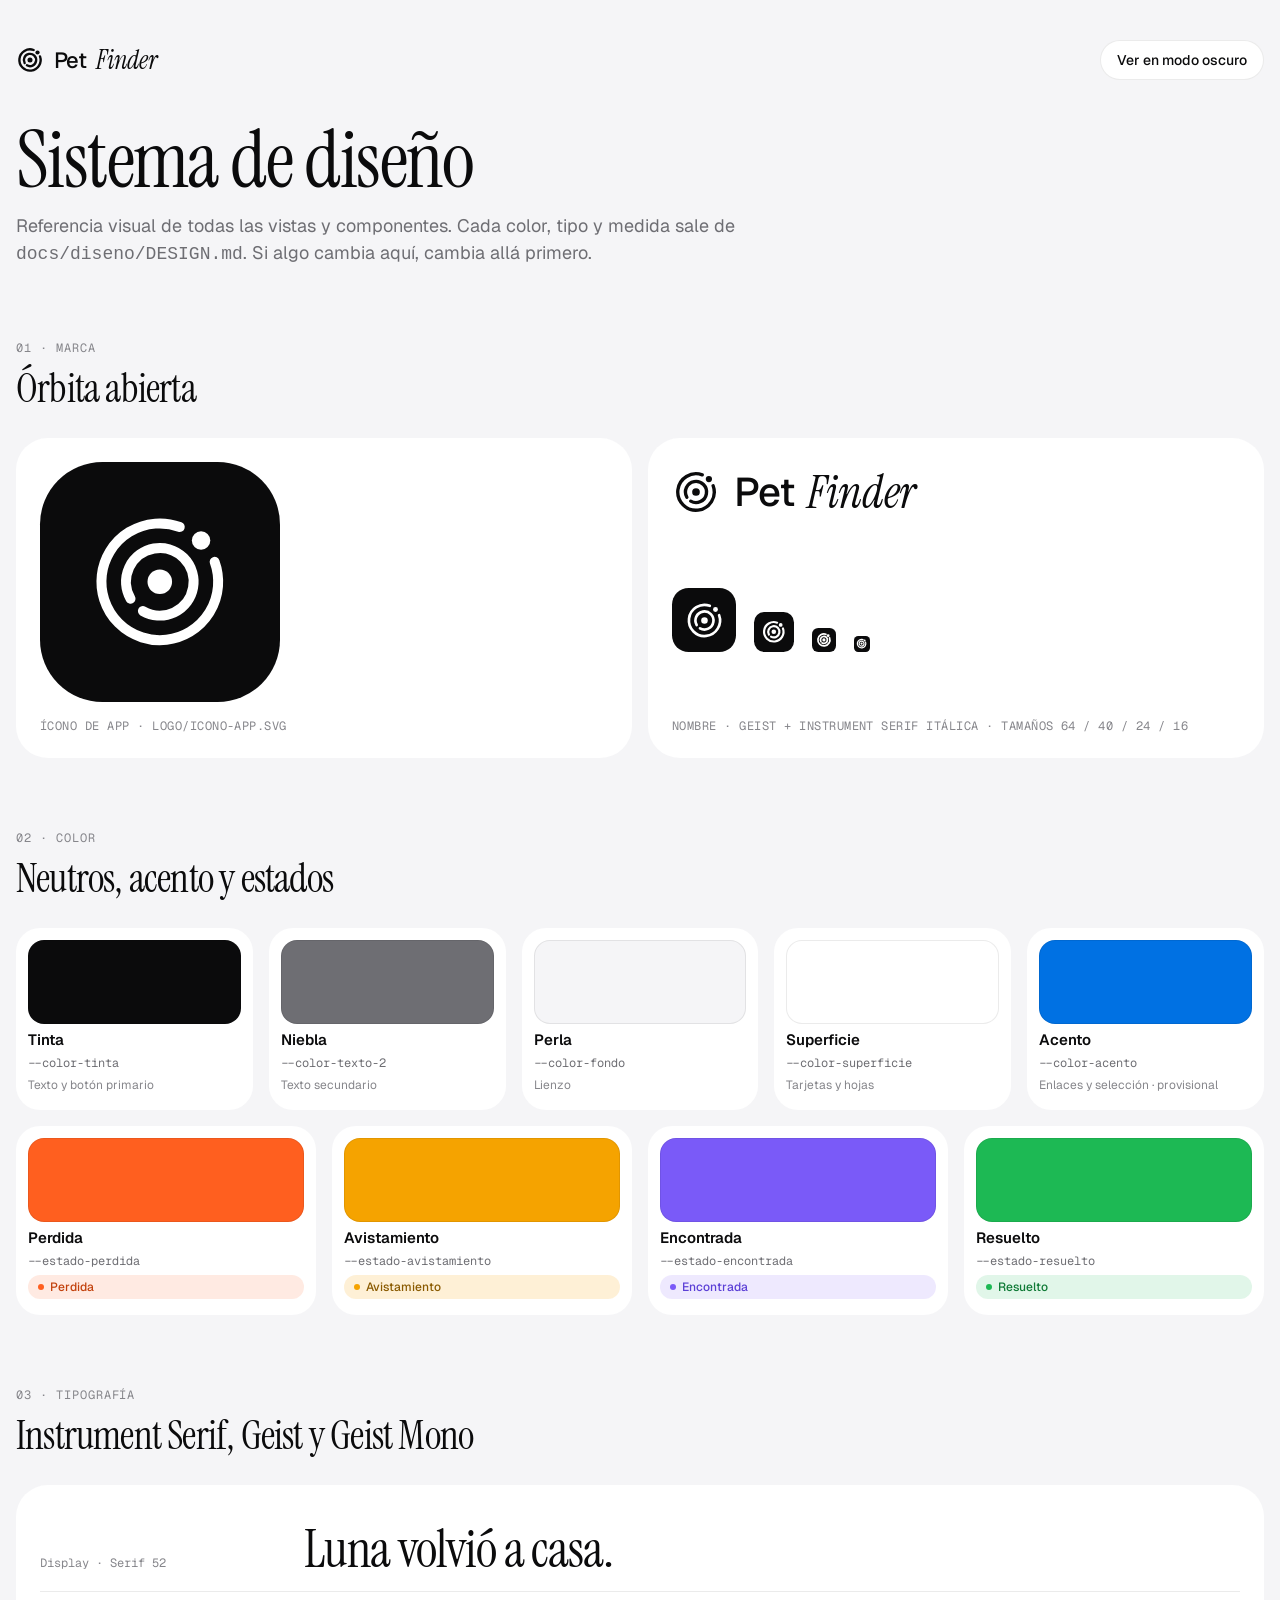
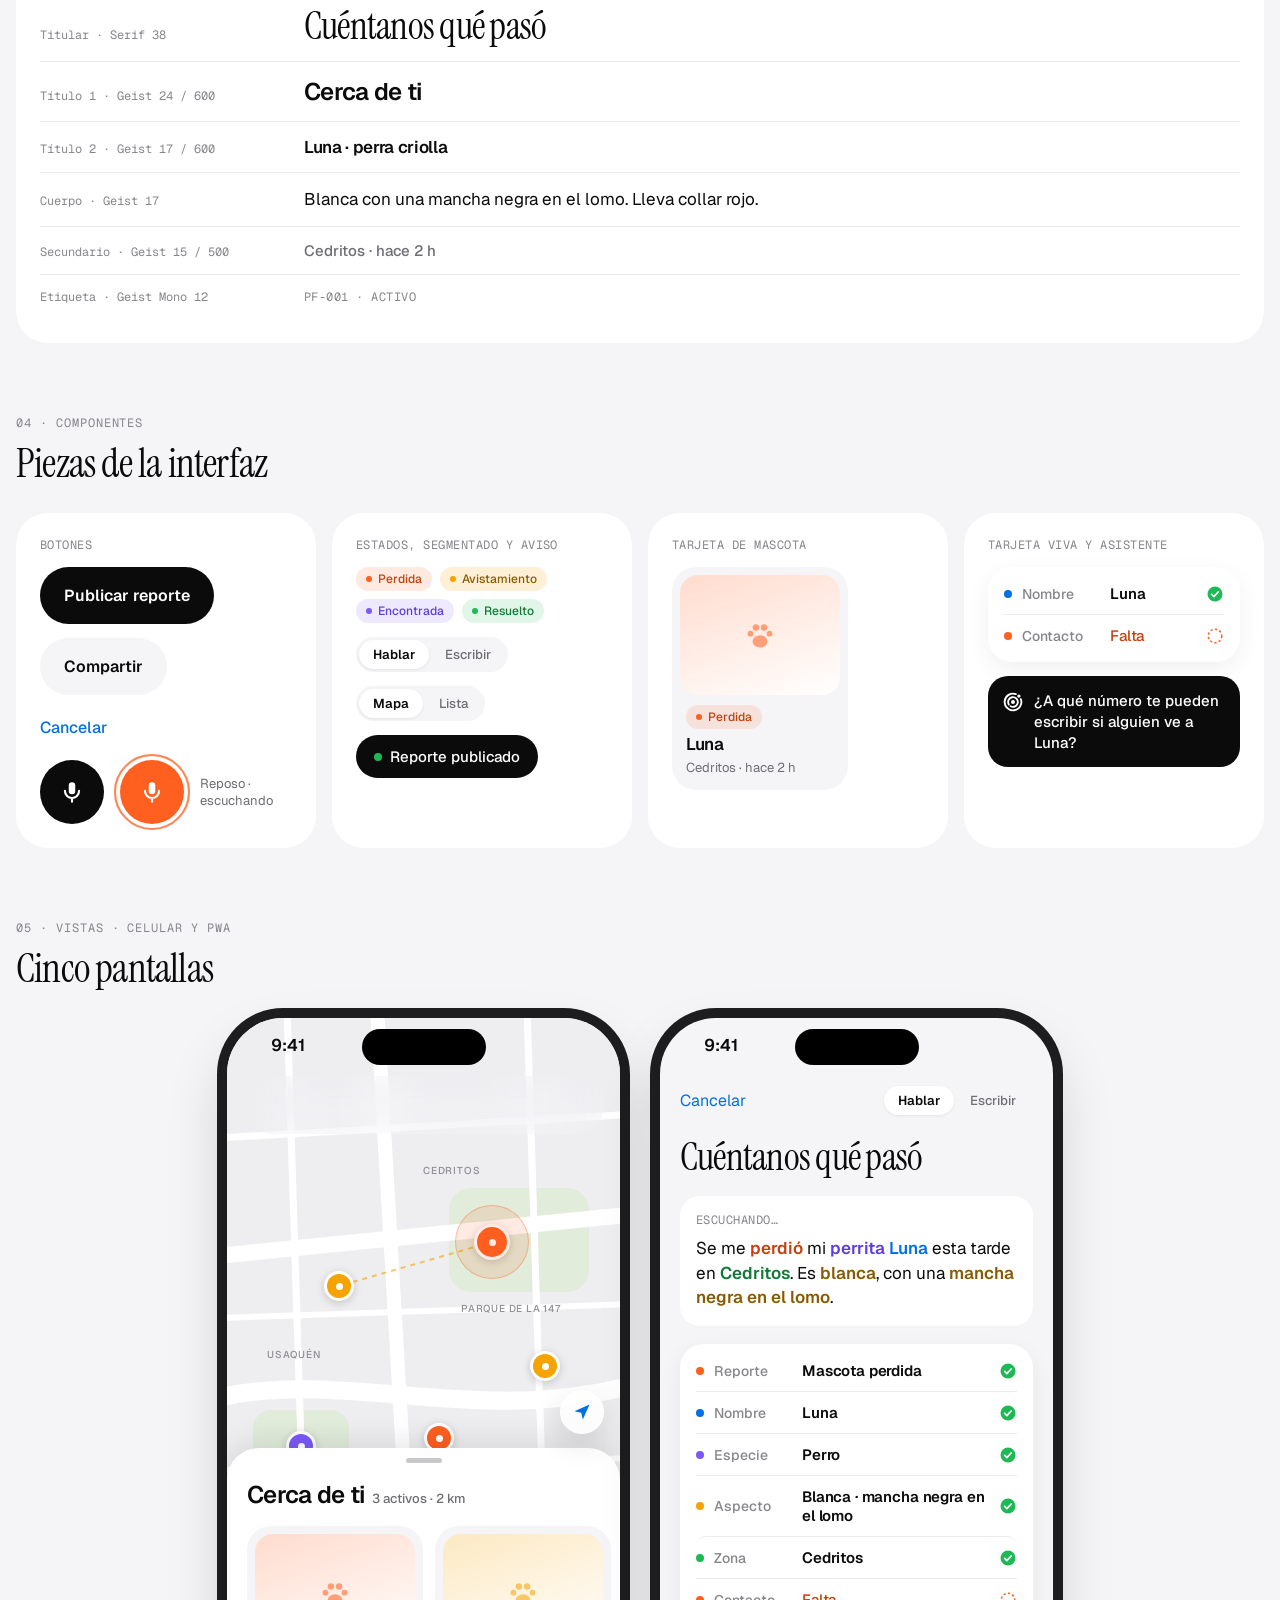
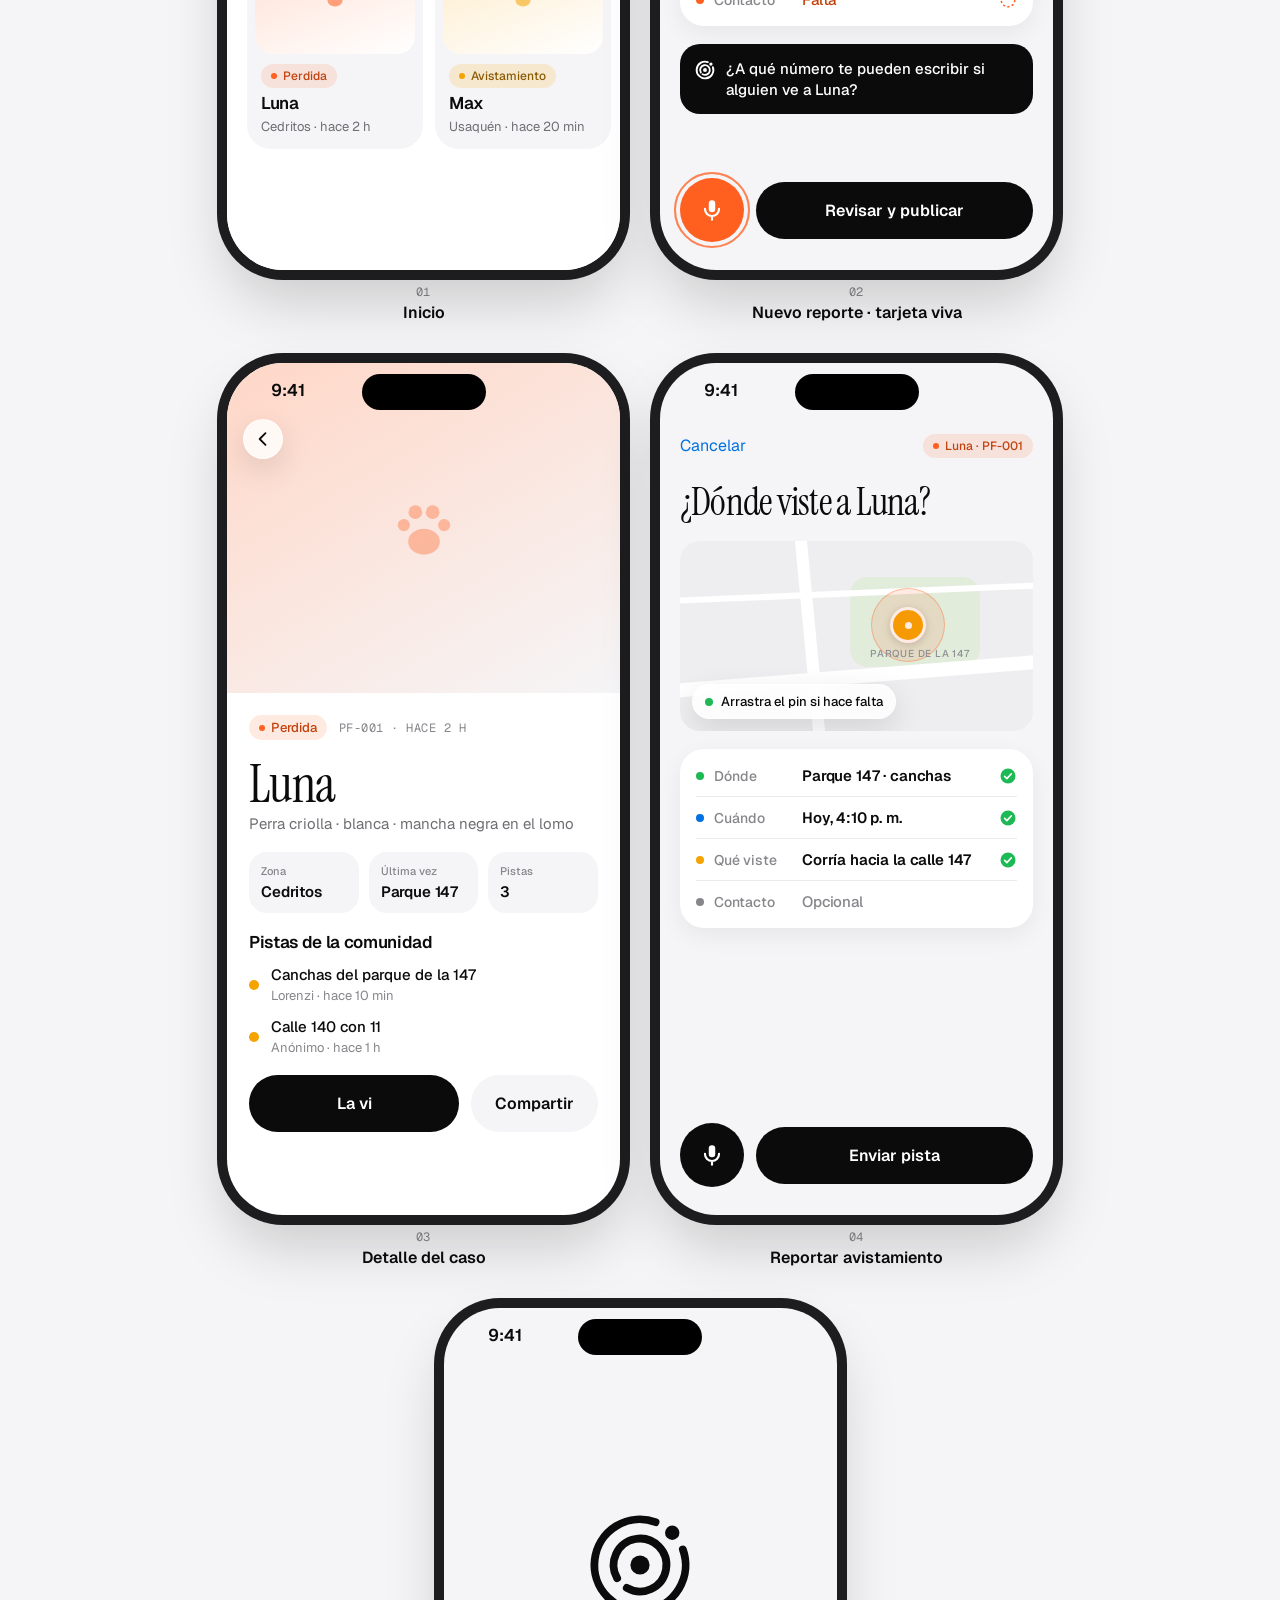
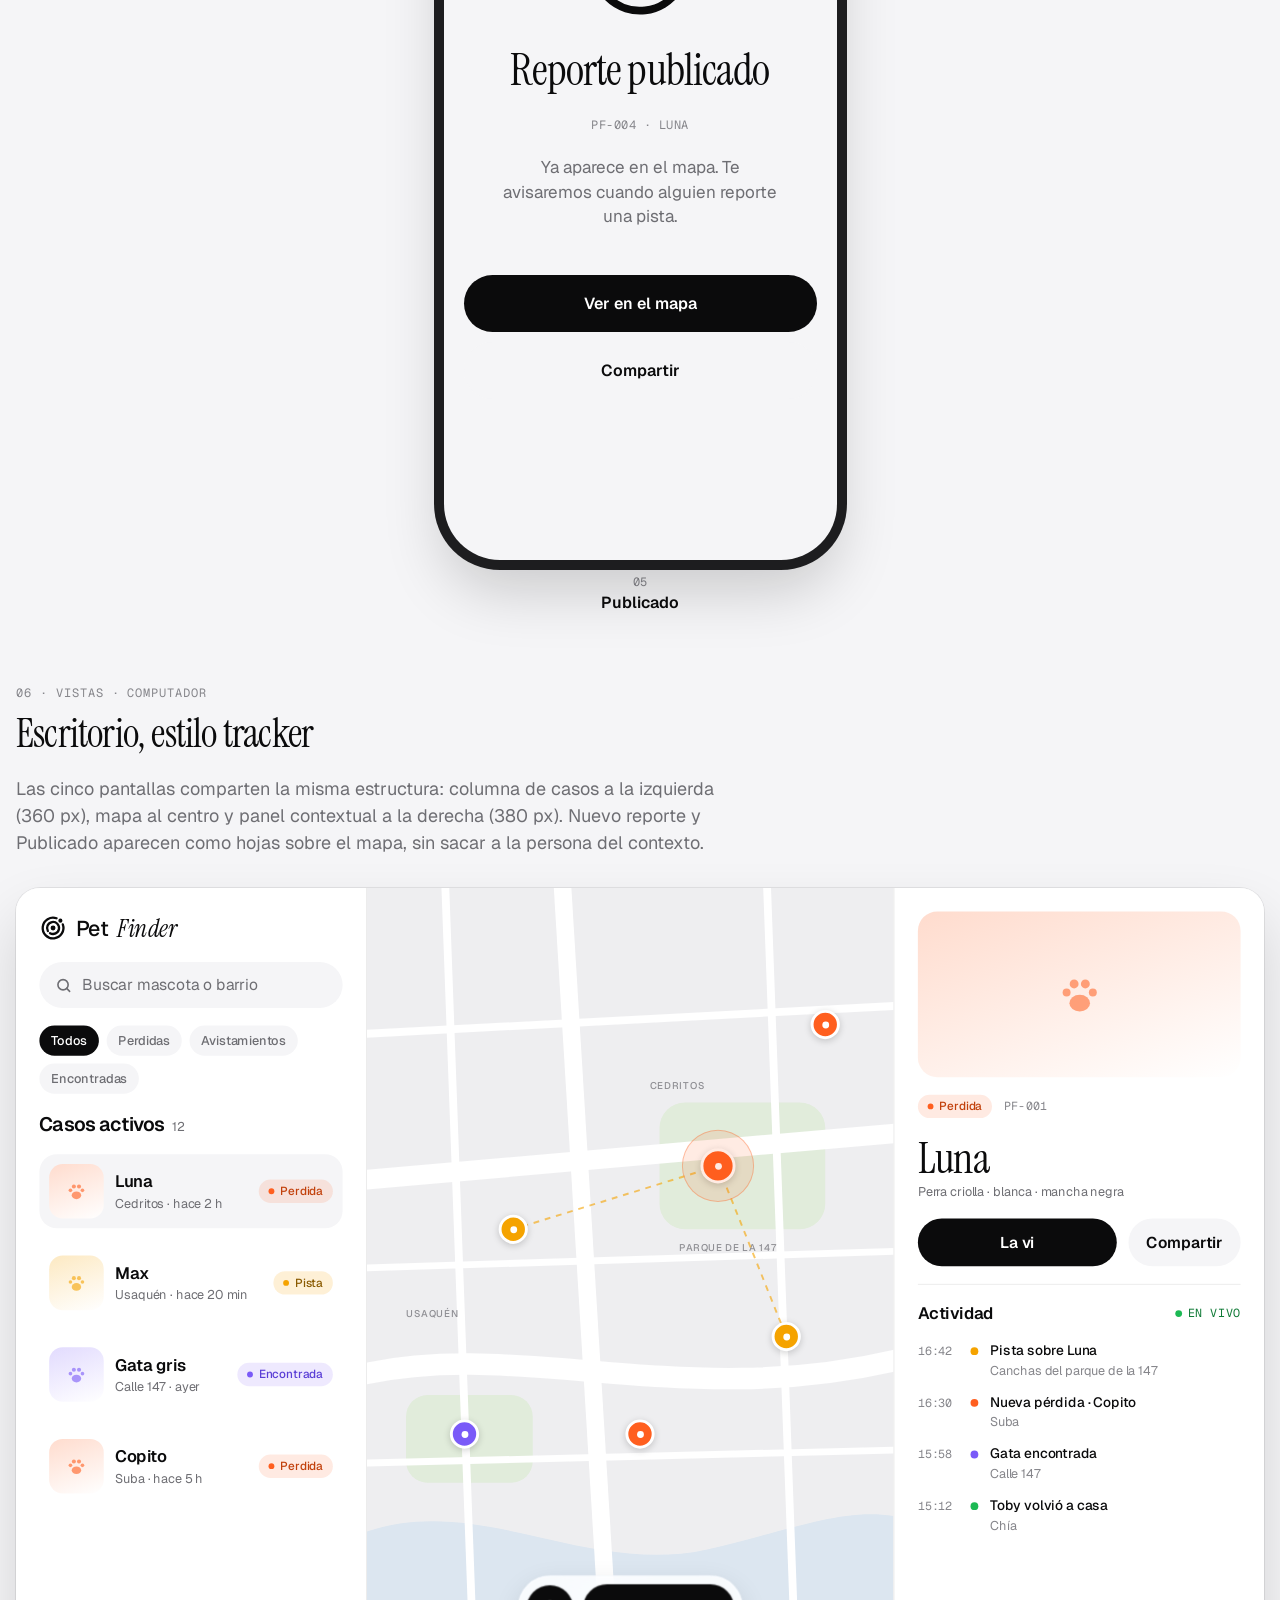
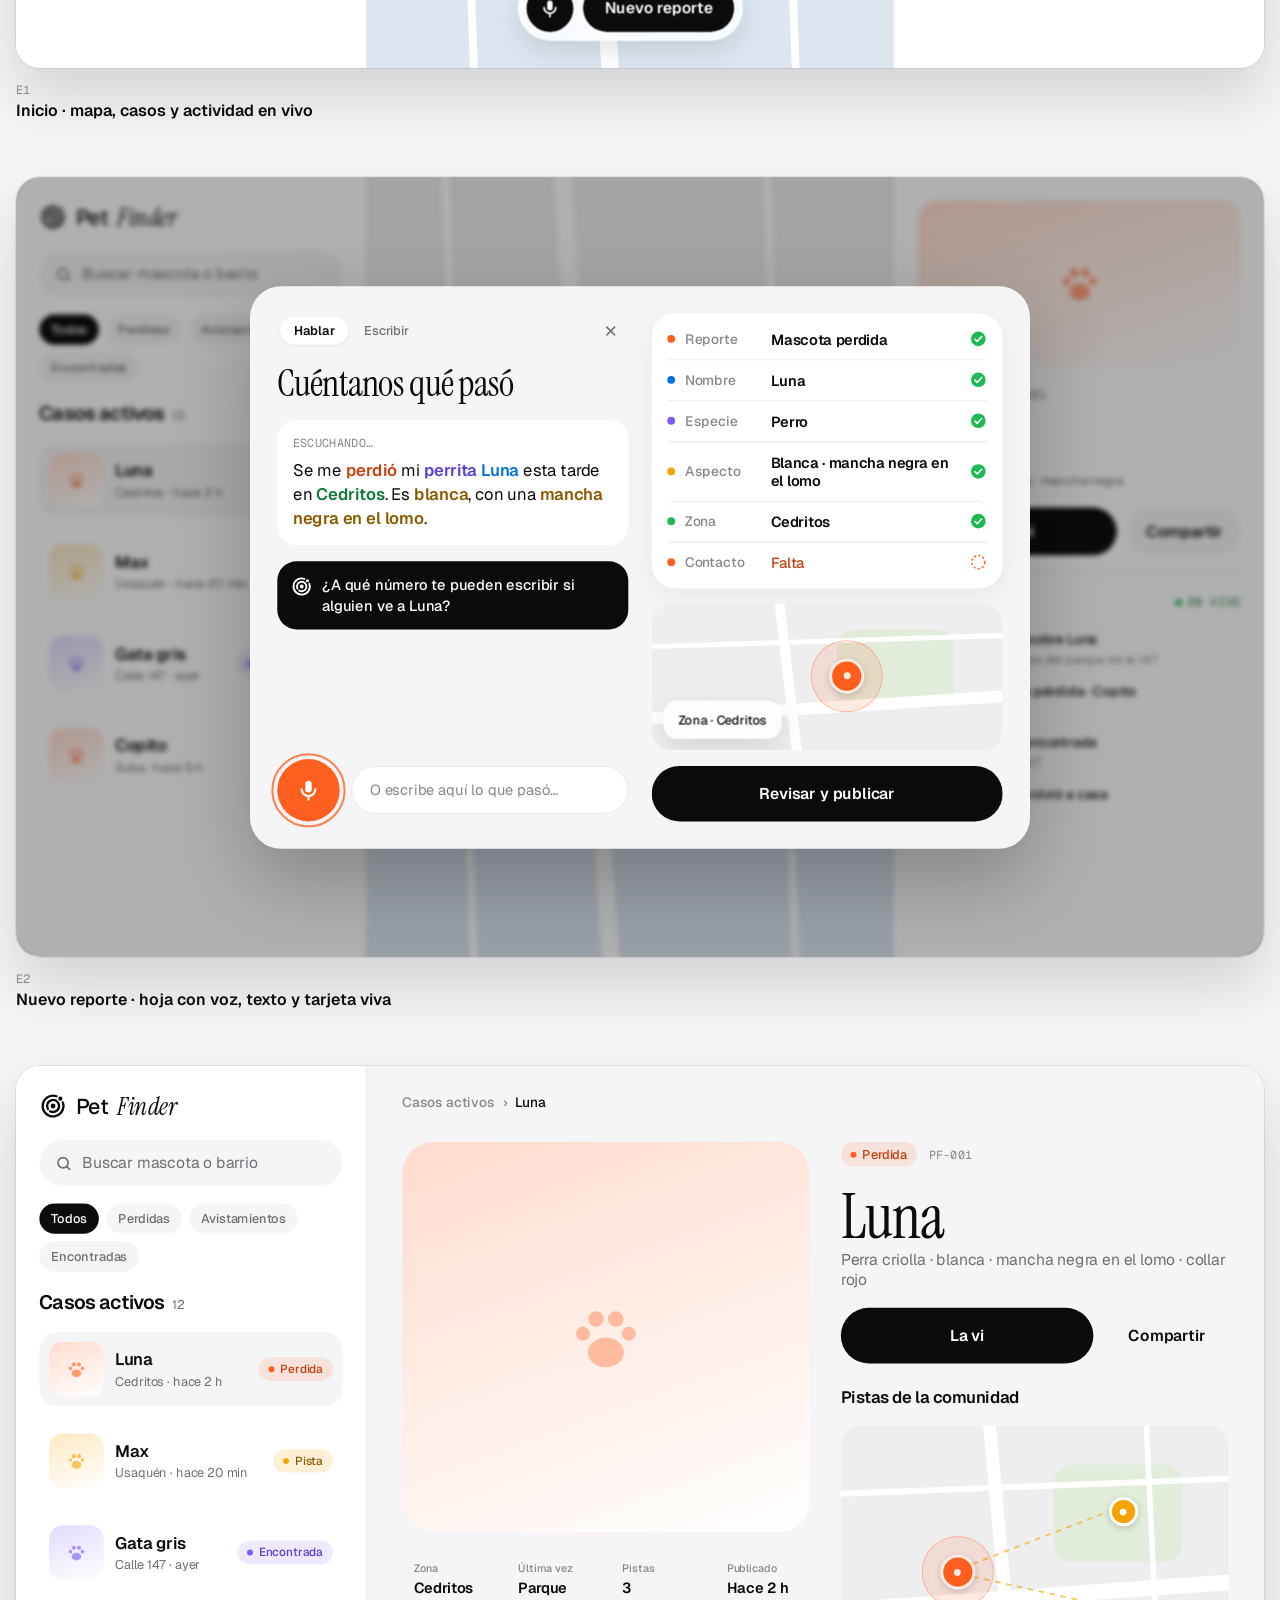
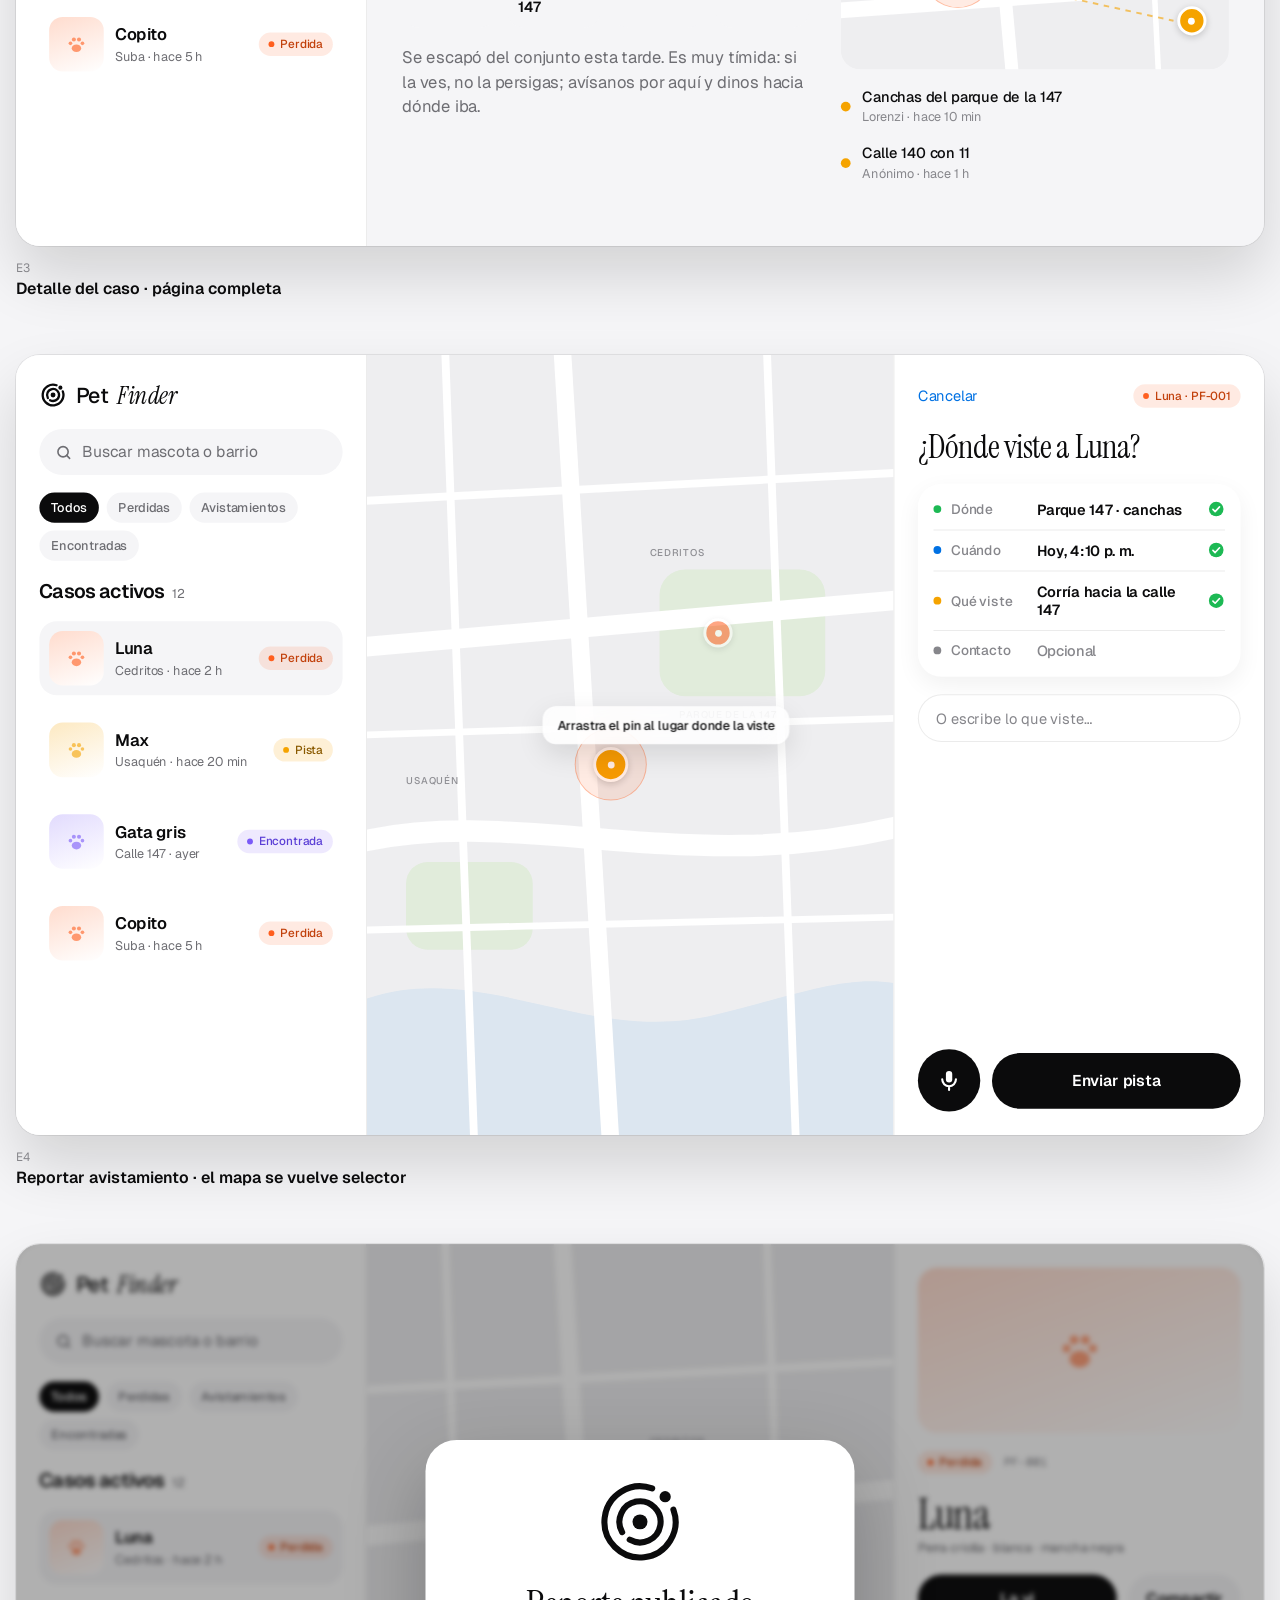
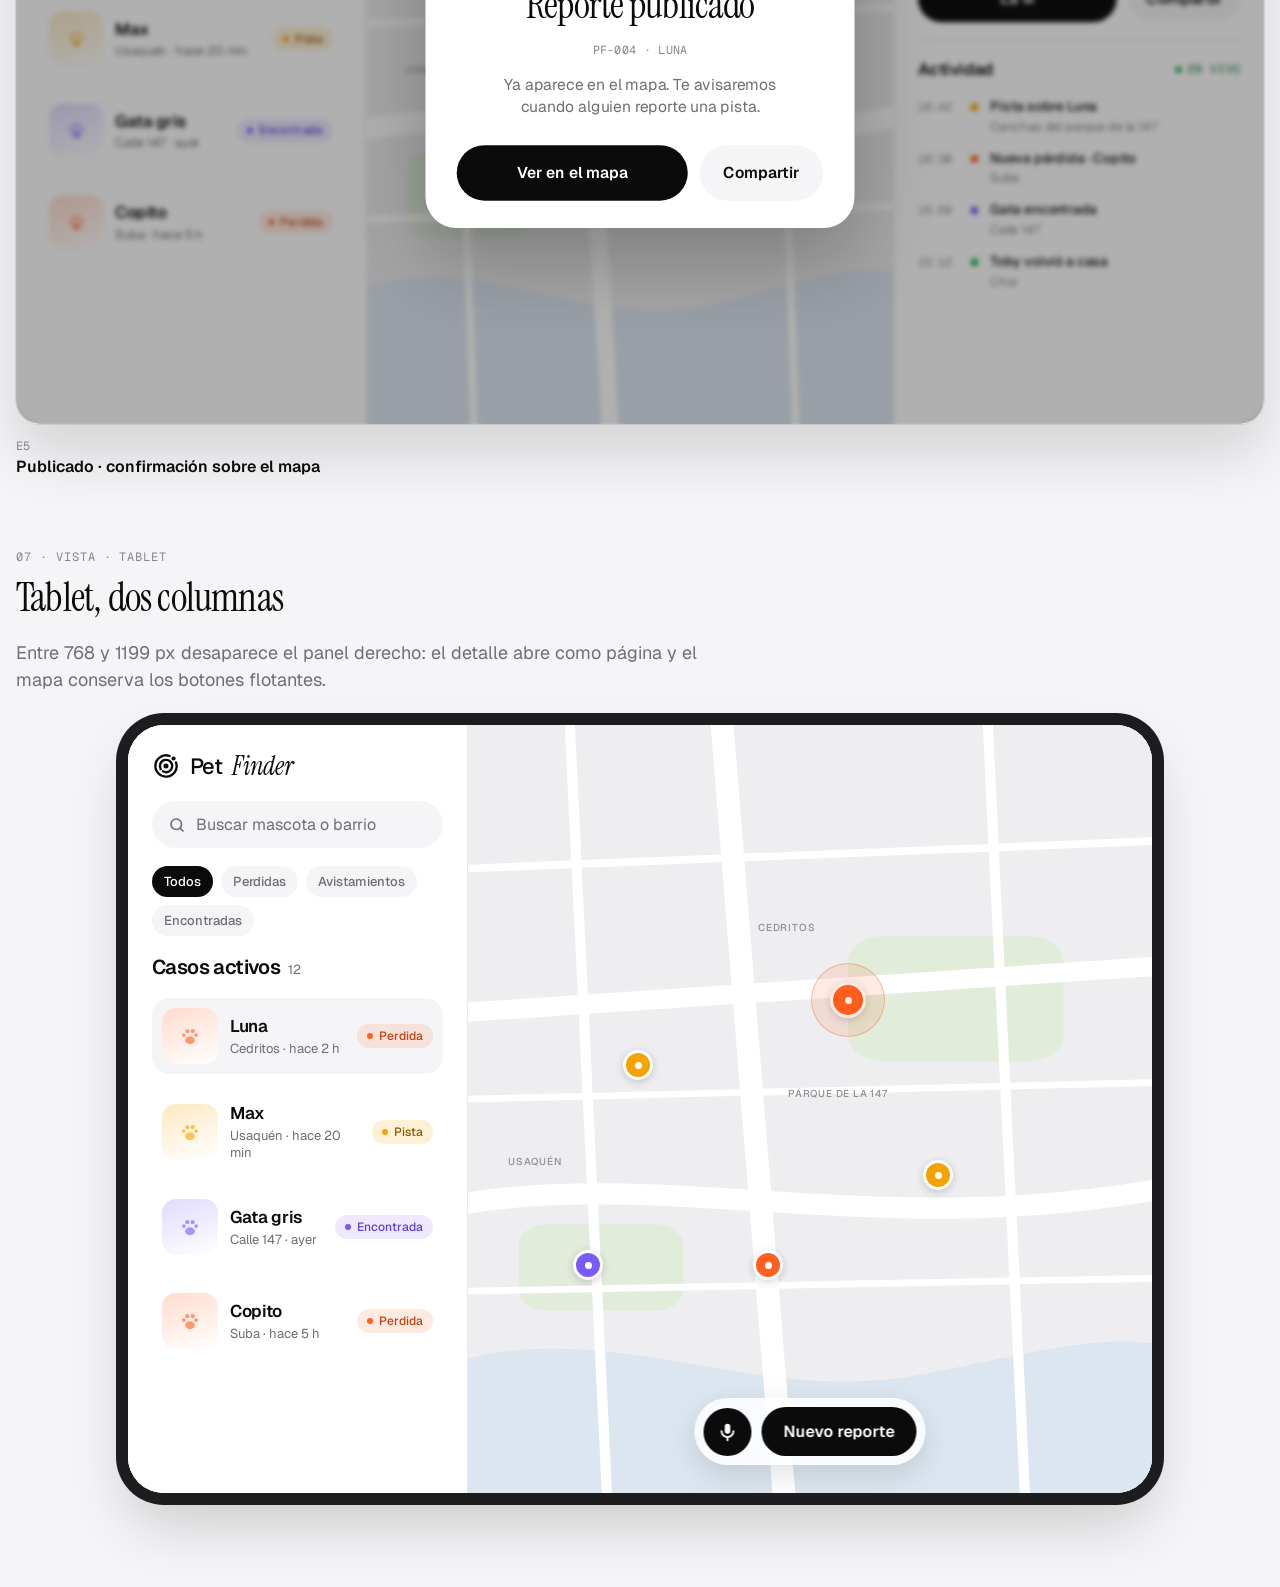
==== docs/diseno/vistas.html @ 711d8ea8 "docs: agregar sistema de diseño, logo y vistas de celular, computador y tablet" ====
<!doctype html>
<html lang="es">
<head>
<meta charset="utf-8">
<meta name="viewport" content="width=device-width, initial-scale=1">
<title>Pet Finder · Sistema de diseño</title>
<meta name="description" content="Referencia visual de Pet Finder: marca, tokens, componentes y vistas. Fuente: docs/diseno/DESIGN.md">
<link rel="preconnect" href="https://fonts.googleapis.com">
<link rel="preconnect" href="https://fonts.gstatic.com" crossorigin>
<link href="https://fonts.googleapis.com/css2?family=Geist:wght@400;500;600&family=Geist+Mono&family=Instrument+Serif:ital@0;1&display=swap" rel="stylesheet">
<style>
/* ===== Tokens (idénticos a DESIGN.md §13) ===== */
:root {
  --color-fondo:#F5F5F7; --color-superficie:#FFFFFF; --color-superficie-2:#F5F5F7;
  --color-tinta:#0B0B0C; --color-texto-2:#6E6E73; --color-texto-3:#86868B;
  --color-borde:rgba(0,0,0,.08); --color-acento:#0071E3; --color-sobre-tinta:#FFFFFF;
  --estado-perdida:#FF5F1F; --estado-perdida-texto:#C2410C;
  --estado-avistamiento:#F5A300; --estado-avistamiento-texto:#8A5A00;
  --estado-encontrada:#7A5AF8; --estado-encontrada-texto:#5B3FD6;
  --estado-resuelto:#1DB954; --estado-resuelto-texto:#0F7A36;
  --fuente-ui:'Geist',system-ui,sans-serif; --fuente-editorial:'Instrument Serif',Georgia,serif;
  --fuente-mono:'Geist Mono',ui-monospace,monospace;
  --radio-control:12px; --radio-tarjeta:20px; --radio-foto:18px; --radio-hoja:32px; --radio-pildora:999px;
  --sombra-suave:0 8px 24px rgba(0,0,0,.06); --sombra-flotante:0 10px 30px rgba(0,0,0,.12);
  --sombra-hoja:0 -6px 30px rgba(0,0,0,.10);
  --vidrio:rgba(255,255,255,.82); --curva:cubic-bezier(.2,.8,.2,1); --duracion:240ms;
  --mapa-fondo:#EEEEF0; --mapa-parque:#E1ECDB; --mapa-agua:#DCE6F0; --mapa-via:#FFFFFF; --mapa-rotulo:#8E8E93;
  --marco:#1D1D1F;
}
:root[data-tema="oscuro"] {
  --color-fondo:#0B0B0C; --color-superficie:#1C1C1E; --color-superficie-2:#2C2C2E;
  --color-tinta:#F5F5F7; --color-texto-2:#A1A1A6; --color-texto-3:#8E8E93;
  --color-borde:rgba(255,255,255,.10); --color-acento:#0A84FF; --color-sobre-tinta:#0B0B0C;
  --estado-perdida:#FF7A45; --estado-perdida-texto:#FF9A70;
  --estado-avistamiento:#FFB31A; --estado-avistamiento-texto:#FFC94D;
  --estado-encontrada:#9580FF; --estado-encontrada-texto:#B3A3FF;
  --estado-resuelto:#30D158; --estado-resuelto-texto:#5EE082;
  --vidrio:rgba(28,28,30,.72);
  --mapa-fondo:#1A1A1C; --mapa-parque:#1F2A1E; --mapa-agua:#16202B; --mapa-via:#2C2C2E; --mapa-rotulo:#6E6E73;
  --marco:#3A3A3C;
}

/* ===== Página de documentación ===== */
* { box-sizing:border-box; }
html { background:var(--color-fondo); }
body { margin:0; color:var(--color-tinta); font-family:var(--fuente-ui); -webkit-font-smoothing:antialiased; }
.doc { max-width:1320px; margin:0 auto; padding:40px 16px 96px; }
.doc-top { display:flex; align-items:center; justify-content:space-between; gap:16px; flex-wrap:wrap; }
.lockup { display:flex; align-items:center; gap:10px; font-size:22px; font-weight:500; letter-spacing:-.03em; color:var(--color-tinta); }
.lockup svg { width:28px; height:28px; }
.lockup em { font-family:var(--fuente-editorial); font-weight:400; font-size:26px; letter-spacing:-.01em; }
.tema { font:500 14px var(--fuente-ui); color:var(--color-tinta); background:var(--color-superficie); border:1px solid var(--color-borde); border-radius:var(--radio-pildora); padding:10px 16px; cursor:pointer; }
.eyebrow { font:12px var(--fuente-mono); letter-spacing:.08em; text-transform:uppercase; color:var(--color-texto-3); }
h1.doc-h1 { font-family:var(--fuente-editorial); font-weight:400; font-size:clamp(44px,8vw,80px); letter-spacing:-.02em; line-height:1; margin:40px 0 12px; }
.doc-sub { color:var(--color-texto-2); font-size:18px; line-height:1.5; max-width:720px; margin:0; }
section.bloque { margin-top:72px; }
h2.doc-h2 { font-family:var(--fuente-editorial); font-weight:400; font-size:40px; letter-spacing:-.02em; margin:6px 0 24px; }
.panel { background:var(--color-superficie); border-radius:var(--radio-hoja); padding:24px; }
.rejilla { display:grid; gap:16px; grid-template-columns:repeat(auto-fit,minmax(170px,1fr)); }

/* marca */
.marca-grid { display:grid; gap:16px; grid-template-columns:repeat(auto-fit,minmax(240px,1fr)); }
.icono-app { aspect-ratio:1; max-width:240px; border-radius:26%; background:#0B0B0C; display:flex; align-items:center; justify-content:center; }
.icono-app svg { width:64%; height:64%; color:#fff; }
.tamanos { display:flex; align-items:end; gap:18px; }
.tamanos div { border-radius:26%; background:#0B0B0C; display:flex; align-items:center; justify-content:center; color:#fff; }

/* color */
.muestra { background:var(--color-superficie); border-radius:24px; padding:12px 12px 16px; display:flex; flex-direction:column; gap:6px; }
.muestra i { display:block; height:84px; border-radius:16px; border:1px solid var(--color-borde); }
.muestra b { font-weight:600; font-size:15px; }
.muestra code { font:12px var(--fuente-mono); color:var(--color-texto-2); }
.muestra small { font-size:12px; color:var(--color-texto-3); line-height:1.4; }

/* tipografía */
.tipo-fila { display:grid; grid-template-columns:240px 1fr; gap:24px; align-items:baseline; padding:14px 0; border-top:1px solid var(--color-borde); }
.tipo-fila:first-child { border-top:0; }
.tipo-fila span { font:12px var(--fuente-mono); color:var(--color-texto-3); }
@media (max-width:700px){ .tipo-fila { grid-template-columns:1fr; gap:6px; } }

/* ===== Componentes (los mismos que usa la app) ===== */
.btn { font:600 16px var(--fuente-ui); border:0; border-radius:var(--radio-pildora); padding:18px 24px; cursor:pointer; transition:transform var(--duracion) var(--curva); display:inline-flex; align-items:center; justify-content:center; gap:8px; }
.btn:active { transform:scale(.97); }
.btn:focus-visible { outline:2px solid var(--color-acento); outline-offset:2px; }
.btn-primario { background:var(--color-tinta); color:var(--color-sobre-tinta); }
.btn-secundario { background:var(--color-superficie-2); color:var(--color-tinta); }
.btn-texto { background:none; color:var(--color-acento); padding:8px 0; font-weight:500; }
.estado { display:inline-flex; align-items:center; gap:6px; padding:4px 10px; border-radius:var(--radio-pildora); font:500 12px var(--fuente-ui); }
.estado::before { content:""; width:6px; height:6px; border-radius:50%; background:currentColor; }
.estado.perdida { color:var(--estado-perdida-texto); background:color-mix(in srgb, var(--estado-perdida) 13%, transparent); }
.estado.perdida::before { background:var(--estado-perdida); }
.estado.avistamiento { color:var(--estado-avistamiento-texto); background:color-mix(in srgb, var(--estado-avistamiento) 16%, transparent); }
.estado.avistamiento::before { background:var(--estado-avistamiento); }
.estado.encontrada { color:var(--estado-encontrada-texto); background:color-mix(in srgb, var(--estado-encontrada) 13%, transparent); }
.estado.encontrada::before { background:var(--estado-encontrada); }
.estado.resuelto { color:var(--estado-resuelto-texto); background:color-mix(in srgb, var(--estado-resuelto) 13%, transparent); }
.estado.resuelto::before { background:var(--estado-resuelto); }
.mono { font:12px var(--fuente-mono); letter-spacing:.04em; color:var(--color-texto-3); text-transform:uppercase; }

.segmentado { display:inline-flex; gap:2px; padding:3px; border-radius:var(--radio-pildora); background:var(--color-superficie-2); }
.segmentado span { padding:6px 14px; border-radius:var(--radio-pildora); font:500 13px var(--fuente-ui); color:var(--color-texto-2); }
.segmentado span.on { background:var(--color-superficie); color:var(--color-tinta); font-weight:600; box-shadow:0 1px 3px rgba(0,0,0,.08); }

.tarjeta-mascota { width:176px; flex:none; background:var(--color-superficie-2); border-radius:24px; padding:8px 8px 14px; display:flex; flex-direction:column; gap:10px; }
.foto { height:120px; border-radius:var(--radio-foto); display:flex; align-items:center; justify-content:center; }
.foto svg { width:34px; height:34px; opacity:.55; }
.foto.perdida { background:linear-gradient(160deg, color-mix(in srgb, var(--estado-perdida) 22%, var(--color-superficie)) 0%, var(--color-superficie) 100%); color:var(--estado-perdida); }
.foto.avistamiento { background:linear-gradient(160deg, color-mix(in srgb, var(--estado-avistamiento) 24%, var(--color-superficie)) 0%, var(--color-superficie) 100%); color:var(--estado-avistamiento); }
.foto.encontrada { background:linear-gradient(160deg, color-mix(in srgb, var(--estado-encontrada) 22%, var(--color-superficie)) 0%, var(--color-superficie) 100%); color:var(--estado-encontrada); }
.tarjeta-mascota .txt { padding:0 6px; display:flex; flex-direction:column; gap:4px; align-items:flex-start; }
.nombre { font:600 17px var(--fuente-ui); letter-spacing:-.02em; }
.meta { font:400 13px var(--fuente-ui); color:var(--color-texto-2); }

.tarjeta-viva { background:var(--color-superficie); border-radius:24px; padding:6px 16px; box-shadow:var(--sombra-suave); }
.campo { display:flex; align-items:center; gap:10px; padding:11px 0; border-top:1px solid var(--color-borde); }
.campo:first-child { border-top:0; }
.campo .pt { width:8px; height:8px; border-radius:50%; flex:none; }
.campo .k { width:78px; flex:none; font:500 14px var(--fuente-ui); color:var(--color-texto-3); }
.campo .v { flex:1; font:600 15px var(--fuente-ui); letter-spacing:-.01em; }
.campo .v.falta { color:var(--estado-perdida-texto); font-weight:500; }
.campo .v.opcional { color:var(--color-texto-3); font-weight:500; }
.campo.nuevo { animation:ilumina 1.6s var(--curva) 1; border-radius:10px; }
@keyframes ilumina { 0%,30% { background:color-mix(in srgb, var(--color-acento) 12%, transparent); } 100% { background:transparent; } }

.pregunta { display:flex; gap:10px; align-items:flex-start; background:var(--color-tinta); color:var(--color-sobre-tinta); border-radius:20px; padding:14px 16px 14px 14px; font:500 15px/1.4 var(--fuente-ui); }
.pregunta svg { width:22px; height:22px; flex:none; margin-top:1px; }
.transcripcion { background:var(--color-superficie); border-radius:20px; padding:16px; display:flex; flex-direction:column; gap:8px; }
.transcripcion p { margin:0; font:400 17px/1.45 var(--fuente-ui); color:var(--color-tinta); }
.transcripcion b { font-weight:600; }
.aviso { display:inline-flex; align-items:center; gap:8px; background:var(--color-tinta); color:var(--color-sobre-tinta); border-radius:var(--radio-pildora); padding:12px 18px; font:500 15px var(--fuente-ui); }
.aviso::before { content:""; width:8px; height:8px; border-radius:50%; background:var(--estado-resuelto); }

.mic { width:64px; height:64px; flex:none; border-radius:50%; border:0; display:flex; align-items:center; justify-content:center; background:var(--color-tinta); color:var(--color-sobre-tinta); position:relative; }
.mic svg { width:26px; height:26px; }
.mic.escuchando { background:var(--estado-perdida); color:#fff; }
.mic.escuchando::before, .mic.escuchando::after { content:""; position:absolute; inset:-6px; border-radius:50%; border:2px solid var(--estado-perdida); opacity:.5; animation:onda 1.6s var(--curva) infinite; }
.mic.escuchando::after { animation-delay:.8s; }
@keyframes onda { from { transform:scale(.9); opacity:.55; } to { transform:scale(1.5); opacity:0; } }

/* ===== Teléfonos ===== */
.telefonos { display:flex; flex-wrap:wrap; gap:40px; justify-content:center; }
.vista { display:flex; flex-direction:column; gap:14px; align-items:center; }
.vista-titulo { display:flex; flex-direction:column; align-items:center; gap:2px; }
.vista-titulo b { font-weight:600; font-size:16px; }
.telefono { width:393px; height:852px; border-radius:56px; background:var(--color-fondo); position:relative; overflow:hidden; box-shadow:0 0 0 10px var(--marco), 0 30px 60px rgba(0,0,0,.18); flex:none; }
.telefono .barra-estado { position:absolute; top:16px; left:44px; font:600 17px var(--fuente-ui); z-index:5; color:var(--color-tinta); }
.telefono .isla { position:absolute; top:11px; left:50%; transform:translateX(-50%); width:124px; height:36px; border-radius:20px; background:#000; z-index:6; }
@media (max-width:460px){ .telefono { transform:scale(.86); transform-origin:top center; margin-bottom:-120px; } }
.pantalla { position:absolute; inset:0; padding:64px 20px 28px; display:flex; flex-direction:column; gap:18px; }
.fila { display:flex; align-items:center; justify-content:space-between; gap:12px; }
.titular { font-family:var(--fuente-editorial); font-weight:400; font-size:38px; line-height:1.08; letter-spacing:-.02em; margin:0; }

/* mapa */
.mapa { position:absolute; left:0; right:0; top:0; }
.mapa svg.base { display:block; width:100%; height:100%; }
.rotulo { position:absolute; font:500 10px var(--fuente-ui); letter-spacing:.08em; color:var(--mapa-rotulo); }
.pin { position:absolute; width:30px; height:30px; border-radius:50%; border:3px solid #fff; box-shadow:0 2px 8px rgba(0,0,0,.18); display:flex; align-items:center; justify-content:center; transform:translate(-50%,-50%); }
.pin::after { content:""; width:7px; height:7px; border-radius:50%; background:#fff; }
.pin.perdida { background:var(--estado-perdida); } .pin.avistamiento { background:var(--estado-avistamiento); }
.pin.encontrada { background:var(--estado-encontrada); } .pin.resuelto { background:var(--estado-resuelto); }
.pin.sel { width:36px; height:36px; }
.pin.sel::before { content:""; position:absolute; inset:-22px; border-radius:50%; background:color-mix(in srgb, var(--estado-perdida) 12%, transparent); border:1px solid color-mix(in srgb, var(--estado-perdida) 35%, transparent); animation:pulso 2.4s var(--curva) infinite; }
@keyframes pulso { 0% { transform:scale(.6); opacity:1; } 100% { transform:scale(1.25); opacity:0; } }
.vidrio { background:var(--vidrio); -webkit-backdrop-filter:blur(20px) saturate(180%); backdrop-filter:blur(20px) saturate(180%); border:1px solid color-mix(in srgb, #fff 60%, transparent); box-shadow:var(--sombra-flotante); }
:root[data-tema="oscuro"] .vidrio { border-color:rgba(255,255,255,.08); }
.buscador { position:absolute; left:16px; right:16px; top:58px; border-radius:var(--radio-pildora); padding:13px 14px 13px 16px; display:flex; align-items:center; gap:10px; font:400 16px var(--fuente-ui); color:var(--color-texto-2); z-index:4; }
.buscador .ir { margin-left:auto; width:30px; height:30px; border-radius:26%; background:#0B0B0C; color:#fff; display:flex; align-items:center; justify-content:center; }
.buscador .ir svg { width:20px; height:20px; }
.hoja { position:absolute; left:0; right:0; bottom:0; background:var(--color-superficie); border-radius:var(--radio-hoja) var(--radio-hoja) 0 0; box-shadow:var(--sombra-hoja); padding:10px 20px 120px; display:flex; flex-direction:column; gap:16px; }
.agarradera { width:36px; height:5px; border-radius:3px; background:var(--color-borde); background:color-mix(in srgb, var(--color-texto-3) 45%, transparent); align-self:center; }
.carrusel { display:flex; gap:12px; overflow:hidden; margin-right:-20px; }
.pestanas { position:absolute; left:50%; bottom:28px; transform:translateX(-50%); width:300px; border-radius:var(--radio-pildora); padding:10px 28px; display:flex; align-items:center; justify-content:space-between; z-index:6; }
.pestana { display:flex; flex-direction:column; align-items:center; gap:3px; font:500 11px var(--fuente-ui); color:var(--color-texto-3); }
.pestana.on { color:var(--color-tinta); }
.pestana svg { width:24px; height:24px; }
.pestanas .mic { width:60px; height:60px; }
.flotante-ubicacion { position:absolute; right:16px; bottom:436px; width:44px; height:44px; border-radius:50%; display:flex; align-items:center; justify-content:center; color:var(--color-acento); z-index:4; }
.flotante-ubicacion svg { width:20px; height:20px; }

/* detalle */
.heroe { height:330px; display:flex; align-items:center; justify-content:center; background:linear-gradient(150deg, color-mix(in srgb, var(--estado-perdida) 25%, var(--color-superficie)) 0%, var(--color-superficie-2) 100%); color:var(--estado-perdida); position:relative; }
.heroe svg.huella { width:72px; height:72px; opacity:.35; }
.heroe .volver { position:absolute; top:56px; left:16px; width:40px; height:40px; border-radius:50%; display:flex; align-items:center; justify-content:center; color:var(--color-tinta); }
.heroe .volver svg { width:20px; height:20px; }
.display { font-family:var(--fuente-editorial); font-weight:400; font-size:52px; letter-spacing:-.02em; line-height:1.05; margin:0; }
.datos { display:flex; gap:10px; }
.dato { flex:1; background:var(--color-superficie-2); border-radius:18px; padding:12px; display:flex; flex-direction:column; gap:4px; }
.dato small { font:500 11px var(--fuente-ui); color:var(--color-texto-3); }
.dato b { font:600 15px var(--fuente-ui); letter-spacing:-.01em; }
.pista { display:flex; gap:12px; align-items:center; }
.pista i { width:10px; height:10px; border-radius:50%; background:var(--estado-avistamiento); flex:none; }
.pista b { display:block; font:500 15px var(--fuente-ui); }
.pista span { font:400 13px var(--fuente-ui); color:var(--color-texto-3); }

/* publicado */
.orbita { width:120px; height:120px; color:var(--color-tinta); }
.orbita .gira { transform-origin:100px 100px; animation:gira 3.2s linear infinite; }
@keyframes gira { to { transform:rotate(360deg); } }

/* ===== Escritorio ===== */
.escritorio-marco { width:100%; overflow:hidden; border-radius:24px; box-shadow:0 0 0 1px var(--color-borde), 0 30px 60px rgba(0,0,0,.14); }
.escritorio { width:1280px; height:800px; background:var(--color-fondo); display:grid; grid-template-columns:360px 1fr 380px; transform-origin:top left; }
.col { padding:24px; display:flex; flex-direction:column; gap:18px; overflow:hidden; }
.col-izq { background:var(--color-superficie); border-right:1px solid var(--color-borde); }
.col-der { background:var(--color-superficie); border-left:1px solid var(--color-borde); }
.col-mapa { position:relative; padding:0; }
.filtros { display:flex; gap:8px; flex-wrap:wrap; }
.filtro { padding:7px 12px; border-radius:var(--radio-pildora); background:var(--color-superficie-2); font:500 13px var(--fuente-ui); color:var(--color-texto-2); }
.filtro.on { background:var(--color-tinta); color:var(--color-sobre-tinta); }
.caso { display:flex; gap:12px; align-items:center; padding:10px; border-radius:18px; }
.caso.on { background:var(--color-superficie-2); }
.caso .mini { width:56px; height:56px; border-radius:14px; flex:none; display:flex; align-items:center; justify-content:center; }
.caso .mini svg { width:22px; height:22px; opacity:.6; }
.caso .t { display:flex; flex-direction:column; gap:3px; flex:1; min-width:0; }
.actividad { display:flex; flex-direction:column; gap:14px; }
.evento { display:grid; grid-template-columns:44px 10px 1fr; gap:10px; align-items:start; }
.evento time { font:12px var(--fuente-mono); color:var(--color-texto-3); padding-top:2px; }
.evento i { width:8px; height:8px; border-radius:50%; margin-top:6px; }
.evento b { font:500 14px var(--fuente-ui); display:block; }
.evento span { font:400 13px var(--fuente-ui); color:var(--color-texto-3); }
.en-vivo { display:inline-flex; align-items:center; gap:6px; font:12px var(--fuente-mono); letter-spacing:.06em; color:var(--estado-resuelto-texto); }
.en-vivo::before { content:""; width:7px; height:7px; border-radius:50%; background:var(--estado-resuelto); animation:late 1.6s ease-in-out infinite; }
@keyframes late { 50% { opacity:.3; } }
.acciones-mapa { position:absolute; left:50%; bottom:28px; transform:translateX(-50%); display:flex; gap:10px; align-items:center; border-radius:var(--radio-pildora); padding:8px; z-index:4; }

/* ===== Escritorio: pantallas adicionales ===== */
.pantallas-escritorio { display:flex; flex-direction:column; gap:56px; }
.pantalla-escritorio { display:flex; flex-direction:column; gap:14px; }
.pantalla-escritorio .vista-titulo { align-items:flex-start; }
.lienzo { position:relative; transform-origin:top left; overflow:hidden; }
.escritorio.dos { grid-template-columns:360px 1fr; }
.velo { position:absolute; inset:0; background:rgba(11,11,12,.32); -webkit-backdrop-filter:blur(3px); backdrop-filter:blur(3px); display:flex; align-items:center; justify-content:center; z-index:8; }
.modal { width:800px; background:var(--color-fondo); border-radius:var(--radio-hoja); padding:28px; display:grid; grid-template-columns:1fr 1fr; gap:24px; box-shadow:0 30px 80px rgba(0,0,0,.25); }
.modal .col-m { display:flex; flex-direction:column; gap:16px; }
.cerrar { width:36px; height:36px; border-radius:50%; background:var(--color-superficie-2); display:flex; align-items:center; justify-content:center; color:var(--color-texto-2); flex:none; }
.cerrar svg { width:16px; height:16px; }
.entrada { flex:1; background:var(--color-superficie); border:1px solid var(--color-borde); border-radius:var(--radio-pildora); padding:14px 18px; font:400 15px var(--fuente-ui); color:var(--color-texto-3); }
.confirmacion { width:440px; background:var(--color-superficie); border-radius:var(--radio-hoja); padding:36px 32px 28px; display:flex; flex-direction:column; align-items:center; gap:16px; text-align:center; box-shadow:0 30px 80px rgba(0,0,0,.25); }
.pagina { padding:28px 36px; display:grid; grid-template-columns:1.05fr 1fr; gap:32px; align-content:start; overflow:hidden; }
.pagina .col-p { display:flex; flex-direction:column; gap:18px; }
.migas { display:flex; align-items:center; gap:8px; font:500 14px var(--fuente-ui); color:var(--color-texto-3); grid-column:1 / -1; }
.migas b { color:var(--color-tinta); font-weight:500; }
.mapa-mini { position:relative; height:250px; border-radius:var(--radio-tarjeta); overflow:hidden; }
.mapa-mini svg { position:absolute; inset:0; width:100%; height:100%; }
.globo { position:absolute; border-radius:14px; padding:10px 14px; font:500 13px var(--fuente-ui); color:var(--color-tinta); z-index:4; white-space:nowrap; }
.tablet { width:1024px; height:768px; background:var(--color-fondo); display:grid; grid-template-columns:340px 1fr; }
.marco-tablet { max-width:1024px; margin:0 auto; border-radius:36px; box-shadow:0 0 0 12px var(--marco), 0 30px 60px rgba(0,0,0,.18); }

@media (prefers-reduced-motion: reduce) { *, *::before, *::after { animation:none !important; transition:none !important; } }
</style>
</head>
<body>
<div class="doc">

  <div class="doc-top">
    <div class="lockup">
      <svg viewBox="0 0 200 200" fill="none"><circle cx="100" cy="100" r="18" fill="currentColor"/><path d="M61.9 122 A44 44 0 1 1 78 138.1" stroke="currentColor" stroke-width="17" stroke-linecap="round"/><path d="M171.42 74.01 A76 76 0 1 1 125.99 28.58" stroke="currentColor" stroke-width="17" stroke-linecap="round"/><circle cx="153.74" cy="46.26" r="15" fill="currentColor"/></svg>
      Pet <em>Finder</em>
    </div>
    <button class="tema" id="tema" type="button">Ver en modo oscuro</button>
  </div>

  <h1 class="doc-h1">Sistema de diseño</h1>
  <p class="doc-sub">Referencia visual de todas las vistas y componentes. Cada color, tipo y medida sale de <code>docs/diseno/DESIGN.md</code>. Si algo cambia aquí, cambia allá primero.</p>

  <!-- ===== MARCA ===== -->
  <section class="bloque">
    <div class="eyebrow">01 · Marca</div>
    <h2 class="doc-h2">Órbita abierta</h2>
    <div class="marca-grid">
      <div class="panel" style="display:flex;flex-direction:column;gap:16px">
        <div class="icono-app"><svg viewBox="0 0 200 200" fill="none"><circle cx="100" cy="100" r="16" fill="currentColor"/><path d="M61.9 122 A44 44 0 1 1 78 138.1" stroke="currentColor" stroke-width="13" stroke-linecap="round"/><path d="M171.42 74.01 A76 76 0 1 1 125.99 28.58" stroke="currentColor" stroke-width="13" stroke-linecap="round"/><circle cx="153.74" cy="46.26" r="12" fill="currentColor"/></svg></div>
        <span class="mono">Ícono de app · logo/icono-app.svg</span>
      </div>
      <div class="panel" style="display:flex;flex-direction:column;gap:24px;justify-content:space-between">
        <div class="lockup" style="font-size:40px;gap:14px"><svg viewBox="0 0 200 200" fill="none" style="width:48px;height:48px"><circle cx="100" cy="100" r="16" fill="currentColor"/><path d="M61.9 122 A44 44 0 1 1 78 138.1" stroke="currentColor" stroke-width="14" stroke-linecap="round"/><path d="M171.42 74.01 A76 76 0 1 1 125.99 28.58" stroke="currentColor" stroke-width="14" stroke-linecap="round"/><circle cx="153.74" cy="46.26" r="13" fill="currentColor"/></svg>Pet <em style="font-size:46px">Finder</em></div>
        <div class="tamanos">
          <div style="width:64px;height:64px"><svg viewBox="0 0 200 200" fill="none" style="width:64%;height:64%"><circle cx="100" cy="100" r="16" fill="currentColor"/><path d="M61.9 122 A44 44 0 1 1 78 138.1" stroke="currentColor" stroke-width="13" stroke-linecap="round"/><path d="M171.42 74.01 A76 76 0 1 1 125.99 28.58" stroke="currentColor" stroke-width="13" stroke-linecap="round"/><circle cx="153.74" cy="46.26" r="12" fill="currentColor"/></svg></div>
          <div style="width:40px;height:40px"><svg viewBox="0 0 200 200" fill="none" style="width:64%;height:64%"><circle cx="100" cy="100" r="18" fill="currentColor"/><path d="M61.9 122 A44 44 0 1 1 78 138.1" stroke="currentColor" stroke-width="17" stroke-linecap="round"/><path d="M171.42 74.01 A76 76 0 1 1 125.99 28.58" stroke="currentColor" stroke-width="17" stroke-linecap="round"/><circle cx="153.74" cy="46.26" r="15" fill="currentColor"/></svg></div>
          <div style="width:24px;height:24px"><svg viewBox="0 0 200 200" fill="none" style="width:66%;height:66%"><circle cx="100" cy="100" r="20" fill="currentColor"/><path d="M61.9 122 A44 44 0 1 1 78 138.1" stroke="currentColor" stroke-width="22" stroke-linecap="round"/><path d="M171.42 74.01 A76 76 0 1 1 125.99 28.58" stroke="currentColor" stroke-width="22" stroke-linecap="round"/><circle cx="153.74" cy="46.26" r="18" fill="currentColor"/></svg></div>
          <div style="width:16px;height:16px"><svg viewBox="0 0 200 200" fill="none" style="width:70%;height:70%"><circle cx="100" cy="100" r="20" fill="currentColor"/><path d="M61.9 122 A44 44 0 1 1 78 138.1" stroke="currentColor" stroke-width="22" stroke-linecap="round"/><path d="M171.42 74.01 A76 76 0 1 1 125.99 28.58" stroke="currentColor" stroke-width="22" stroke-linecap="round"/><circle cx="153.74" cy="46.26" r="18" fill="currentColor"/></svg></div>
        </div>
        <span class="mono">Nombre · Geist + Instrument Serif itálica · tamaños 64 / 40 / 24 / 16</span>
      </div>
    </div>
  </section>

  <!-- ===== COLOR ===== -->
  <section class="bloque">
    <div class="eyebrow">02 · Color</div>
    <h2 class="doc-h2">Neutros, acento y estados</h2>
    <div class="rejilla">
      <div class="muestra"><i style="background:var(--color-tinta)"></i><b>Tinta</b><code>--color-tinta</code><small>Texto y botón primario</small></div>
      <div class="muestra"><i style="background:var(--color-texto-2)"></i><b>Niebla</b><code>--color-texto-2</code><small>Texto secundario</small></div>
      <div class="muestra"><i style="background:var(--color-fondo)"></i><b>Perla</b><code>--color-fondo</code><small>Lienzo</small></div>
      <div class="muestra"><i style="background:var(--color-superficie)"></i><b>Superficie</b><code>--color-superficie</code><small>Tarjetas y hojas</small></div>
      <div class="muestra"><i style="background:var(--color-acento)"></i><b>Acento</b><code>--color-acento</code><small>Enlaces y selección · provisional</small></div>
    </div>
    <div class="rejilla" style="margin-top:16px">
      <div class="muestra"><i style="background:var(--estado-perdida)"></i><b>Perdida</b><code>--estado-perdida</code><span class="estado perdida">Perdida</span></div>
      <div class="muestra"><i style="background:var(--estado-avistamiento)"></i><b>Avistamiento</b><code>--estado-avistamiento</code><span class="estado avistamiento">Avistamiento</span></div>
      <div class="muestra"><i style="background:var(--estado-encontrada)"></i><b>Encontrada</b><code>--estado-encontrada</code><span class="estado encontrada">Encontrada</span></div>
      <div class="muestra"><i style="background:var(--estado-resuelto)"></i><b>Resuelto</b><code>--estado-resuelto</code><span class="estado resuelto">Resuelto</span></div>
    </div>
  </section>

  <!-- ===== TIPOGRAFÍA ===== -->
  <section class="bloque">
    <div class="eyebrow">03 · Tipografía</div>
    <h2 class="doc-h2">Instrument Serif, Geist y Geist Mono</h2>
    <div class="panel">
      <div class="tipo-fila"><span>Display · Serif 52</span><div class="display">Luna volvió a casa.</div></div>
      <div class="tipo-fila"><span>Titular · Serif 38</span><div class="titular">Cuéntanos qué pasó</div></div>
      <div class="tipo-fila"><span>Título 1 · Geist 24 / 600</span><div style="font:600 24px var(--fuente-ui);letter-spacing:-.03em">Cerca de ti</div></div>
      <div class="tipo-fila"><span>Título 2 · Geist 17 / 600</span><div class="nombre">Luna · perra criolla</div></div>
      <div class="tipo-fila"><span>Cuerpo · Geist 17</span><div style="font:400 17px/1.45 var(--fuente-ui)">Blanca con una mancha negra en el lomo. Lleva collar rojo.</div></div>
      <div class="tipo-fila"><span>Secundario · Geist 15 / 500</span><div style="font:500 15px var(--fuente-ui);color:var(--color-texto-2)">Cedritos · hace 2 h</div></div>
      <div class="tipo-fila"><span>Etiqueta · Geist Mono 12</span><div class="mono">PF-001 · Activo</div></div>
    </div>
  </section>

  <!-- ===== COMPONENTES ===== -->
  <section class="bloque">
    <div class="eyebrow">04 · Componentes</div>
    <h2 class="doc-h2">Piezas de la interfaz</h2>
    <div style="display:grid;gap:16px;grid-template-columns:repeat(auto-fit,minmax(300px,1fr))">
      <div class="panel" style="display:flex;flex-direction:column;gap:14px;align-items:flex-start">
        <span class="mono">Botones</span>
        <button class="btn btn-primario" type="button">Publicar reporte</button>
        <button class="btn btn-secundario" type="button">Compartir</button>
        <button class="btn btn-texto" type="button">Cancelar</button>
        <div class="fila" style="gap:16px"><button class="mic" type="button" aria-label="Hablar"><svg viewBox="0 0 24 24" fill="none"><rect x="9" y="3" width="6" height="11" rx="3" fill="currentColor"/><path d="M5.5 11a6.5 6.5 0 0013 0M12 17.5V21" stroke="currentColor" stroke-width="2" stroke-linecap="round"/></svg></button><button class="mic escuchando" type="button" aria-label="Escuchando"><svg viewBox="0 0 24 24" fill="none"><rect x="9" y="3" width="6" height="11" rx="3" fill="currentColor"/><path d="M5.5 11a6.5 6.5 0 0013 0M12 17.5V21" stroke="currentColor" stroke-width="2" stroke-linecap="round"/></svg></button><span class="meta">Reposo · escuchando</span></div>
      </div>
      <div class="panel" style="display:flex;flex-direction:column;gap:14px;align-items:flex-start">
        <span class="mono">Estados, segmentado y aviso</span>
        <div class="filtros"><span class="estado perdida">Perdida</span><span class="estado avistamiento">Avistamiento</span><span class="estado encontrada">Encontrada</span><span class="estado resuelto">Resuelto</span></div>
        <div class="segmentado"><span class="on">Hablar</span><span>Escribir</span></div>
        <div class="segmentado"><span class="on">Mapa</span><span>Lista</span></div>
        <span class="aviso">Reporte publicado</span>
      </div>
      <div class="panel" style="display:flex;flex-direction:column;gap:14px">
        <span class="mono">Tarjeta de mascota</span>
        <div class="tarjeta-mascota"><div class="foto perdida"><svg viewBox="0 0 200 200" fill="currentColor"><circle cx="44" cy="92" r="17"/><circle cx="76" cy="56" r="19"/><circle cx="124" cy="56" r="19"/><circle cx="156" cy="92" r="17"/><ellipse cx="100" cy="138" rx="44" ry="36"/></svg></div><div class="txt"><span class="estado perdida">Perdida</span><span class="nombre">Luna</span><span class="meta">Cedritos · hace 2 h</span></div></div>
      </div>
      <div class="panel" style="display:flex;flex-direction:column;gap:14px">
        <span class="mono">Tarjeta viva y asistente</span>
        <div class="tarjeta-viva">
          <div class="campo"><i class="pt" style="background:var(--color-acento)"></i><span class="k">Nombre</span><span class="v">Luna</span><svg width="18" height="18" viewBox="0 0 24 24"><circle cx="12" cy="12" r="10" fill="var(--estado-resuelto)"/><path d="M7.5 12.5l3 3 6-6.5" stroke="#fff" stroke-width="2.2" fill="none" stroke-linecap="round" stroke-linejoin="round"/></svg></div>
          <div class="campo"><i class="pt" style="background:var(--estado-perdida)"></i><span class="k">Contacto</span><span class="v falta">Falta</span><svg width="18" height="18" viewBox="0 0 24 24" fill="none"><circle cx="12" cy="12" r="9" stroke="var(--estado-perdida)" stroke-width="2" stroke-dasharray="3 3"/></svg></div>
        </div>
        <div class="pregunta"><svg viewBox="0 0 200 200" fill="none"><circle cx="100" cy="100" r="18" fill="currentColor"/><path d="M61.9 122 A44 44 0 1 1 78 138.1" stroke="currentColor" stroke-width="17" stroke-linecap="round"/><path d="M171.42 74.01 A76 76 0 1 1 125.99 28.58" stroke="currentColor" stroke-width="17" stroke-linecap="round"/><circle cx="153.74" cy="46.26" r="15" fill="currentColor"/></svg>¿A qué número te pueden escribir si alguien ve a Luna?</div>
      </div>
    </div>
  </section>

  <!-- ===== VISTAS MÓVILES ===== -->
  <section class="bloque">
    <div class="eyebrow">05 · Vistas · celular y PWA</div>
    <h2 class="doc-h2">Cinco pantallas</h2>
    <div class="telefonos">

      <!-- 01 INICIO -->
      <div class="vista">
        <div class="telefono">
          <div class="isla"></div><div class="barra-estado">9:41</div>
          <div class="mapa" style="height:600px">
            <svg class="base" viewBox="0 0 393 600" preserveAspectRatio="none"><rect width="393" height="600" fill="var(--mapa-fondo)"/><rect x="222" y="170" width="140" height="104" rx="22" fill="var(--mapa-parque)"/><rect x="26" y="392" width="96" height="70" rx="18" fill="var(--mapa-parque)"/><path d="M0 500 C90 470 170 540 270 512 C330 496 360 480 393 486 V600 H0Z" fill="var(--mapa-agua)"/><g stroke="var(--mapa-via)" fill="none"><path d="M-10 238 L410 196" stroke-width="16"/><path d="M150 -10 L186 610" stroke-width="14"/><path d="M-10 380 C120 350 250 410 410 366" stroke-width="18"/><path d="M-10 120 L410 96" stroke-width="7"/><path d="M60 -10 L80 610" stroke-width="7"/><path d="M300 -10 L320 610" stroke-width="7"/><path d="M-10 300 L410 286" stroke-width="6"/><path d="M-10 452 L410 440" stroke-width="6"/></g><path d="M265 224 L112 268" stroke="var(--estado-avistamiento)" stroke-width="2" stroke-dasharray="5 5" opacity=".6"/></svg>
            <span class="rotulo" style="left:196px;top:146px">CEDRITOS</span><span class="rotulo" style="left:234px;top:284px">PARQUE DE LA 147</span><span class="rotulo" style="left:40px;top:330px">USAQUÉN</span>
            <span class="pin perdida sel" style="left:265px;top:224px"></span><span class="pin avistamiento" style="left:112px;top:268px"></span><span class="pin avistamiento" style="left:318px;top:348px"></span><span class="pin encontrada" style="left:74px;top:428px"></span><span class="pin perdida" style="left:212px;top:420px"></span>
          </div>
          <div class="buscador vidrio"><svg width="18" height="18" viewBox="0 0 24 24" fill="none"><circle cx="11" cy="11" r="7" stroke="currentColor" stroke-width="2.2"/><path d="M20 20l-4-4" stroke="currentColor" stroke-width="2.2" stroke-linecap="round"/></svg>Buscar mascota o barrio<span class="ir"><svg viewBox="0 0 200 200" fill="none"><circle cx="100" cy="100" r="20" fill="currentColor"/><path d="M61.9 122 A44 44 0 1 1 78 138.1" stroke="currentColor" stroke-width="22" stroke-linecap="round"/><path d="M171.42 74.01 A76 76 0 1 1 125.99 28.58" stroke="currentColor" stroke-width="22" stroke-linecap="round"/><circle cx="153.74" cy="46.26" r="18" fill="currentColor"/></svg></span></div>
          <div class="flotante-ubicacion vidrio"><svg viewBox="0 0 24 24" fill="currentColor"><path d="M3 11l18-8-8 18-2-8-8-2z"/></svg></div>
          <div class="hoja" style="top:430px">
            <div class="agarradera"></div>
            <div style="display:flex;align-items:baseline;gap:8px"><span style="font:600 24px var(--fuente-ui);letter-spacing:-.03em">Cerca de ti</span><span class="meta" style="font-weight:500">3 activos · 2 km</span></div>
            <div class="carrusel">
              <div class="tarjeta-mascota"><div class="foto perdida"><svg viewBox="0 0 200 200" fill="currentColor"><circle cx="44" cy="92" r="17"/><circle cx="76" cy="56" r="19"/><circle cx="124" cy="56" r="19"/><circle cx="156" cy="92" r="17"/><ellipse cx="100" cy="138" rx="44" ry="36"/></svg></div><div class="txt"><span class="estado perdida">Perdida</span><span class="nombre">Luna</span><span class="meta">Cedritos · hace 2 h</span></div></div>
              <div class="tarjeta-mascota"><div class="foto avistamiento"><svg viewBox="0 0 200 200" fill="currentColor"><circle cx="44" cy="92" r="17"/><circle cx="76" cy="56" r="19"/><circle cx="124" cy="56" r="19"/><circle cx="156" cy="92" r="17"/><ellipse cx="100" cy="138" rx="44" ry="36"/></svg></div><div class="txt"><span class="estado avistamiento">Avistamiento</span><span class="nombre">Max</span><span class="meta">Usaquén · hace 20 min</span></div></div>
            </div>
          </div>
          <div class="pestanas vidrio">
            <div class="pestana on"><svg viewBox="0 0 24 24" fill="none" stroke="currentColor" stroke-width="2" stroke-linejoin="round"><path d="M9 4L3 6.5v13.5l6-2.5 6 2.5 6-2.5V4l-6 2.5L9 4z"/><path d="M9 4v13.5M15 6.5V20"/></svg>Explorar</div>
            <button class="mic" type="button" aria-label="Reportar por voz"><svg viewBox="0 0 24 24" fill="none"><rect x="9" y="3" width="6" height="11" rx="3" fill="currentColor"/><path d="M5.5 11a6.5 6.5 0 0013 0M12 17.5V21" stroke="currentColor" stroke-width="2" stroke-linecap="round"/></svg></button>
            <div class="pestana"><svg viewBox="0 0 24 24" fill="none" stroke="currentColor" stroke-width="2" stroke-linejoin="round"><path d="M6 16V11a6 6 0 0112 0v5l1.5 2h-15L6 16z"/><path d="M10 21h4" stroke-linecap="round"/></svg>Actividad</div>
          </div>
        </div>
        <div class="vista-titulo"><span class="mono">01</span><b>Inicio</b></div>
      </div>

      <!-- 02 NUEVO REPORTE -->
      <div class="vista">
        <div class="telefono">
          <div class="isla"></div><div class="barra-estado">9:41</div>
          <div class="pantalla">
            <div class="fila"><button class="btn btn-texto" type="button" style="font-size:16px;font-weight:400">Cancelar</button><div class="segmentado"><span class="on">Hablar</span><span>Escribir</span></div></div>
            <h3 class="titular">Cuéntanos qué pasó</h3>
            <div class="transcripcion"><span class="mono">Escuchando…</span><p>Se me <b style="color:var(--estado-perdida-texto)">perdió</b> mi <b style="color:var(--estado-encontrada-texto)">perrita</b> <b style="color:var(--color-acento)">Luna</b> esta tarde en <b style="color:var(--estado-resuelto-texto)">Cedritos</b>. Es <b style="color:var(--estado-avistamiento-texto)">blanca</b>, con una <b style="color:var(--estado-avistamiento-texto)">mancha negra en el lomo</b>.</p></div>
            <div class="tarjeta-viva">
              <div class="campo"><i class="pt" style="background:var(--estado-perdida)"></i><span class="k">Reporte</span><span class="v">Mascota perdida</span><svg width="18" height="18" viewBox="0 0 24 24"><circle cx="12" cy="12" r="10" fill="var(--estado-resuelto)"/><path d="M7.5 12.5l3 3 6-6.5" stroke="#fff" stroke-width="2.2" fill="none" stroke-linecap="round" stroke-linejoin="round"/></svg></div>
              <div class="campo"><i class="pt" style="background:var(--color-acento)"></i><span class="k">Nombre</span><span class="v">Luna</span><svg width="18" height="18" viewBox="0 0 24 24"><circle cx="12" cy="12" r="10" fill="var(--estado-resuelto)"/><path d="M7.5 12.5l3 3 6-6.5" stroke="#fff" stroke-width="2.2" fill="none" stroke-linecap="round" stroke-linejoin="round"/></svg></div>
              <div class="campo"><i class="pt" style="background:var(--estado-encontrada)"></i><span class="k">Especie</span><span class="v">Perro</span><svg width="18" height="18" viewBox="0 0 24 24"><circle cx="12" cy="12" r="10" fill="var(--estado-resuelto)"/><path d="M7.5 12.5l3 3 6-6.5" stroke="#fff" stroke-width="2.2" fill="none" stroke-linecap="round" stroke-linejoin="round"/></svg></div>
              <div class="campo"><i class="pt" style="background:var(--estado-avistamiento)"></i><span class="k">Aspecto</span><span class="v">Blanca · mancha negra en el lomo</span><svg width="18" height="18" viewBox="0 0 24 24"><circle cx="12" cy="12" r="10" fill="var(--estado-resuelto)"/><path d="M7.5 12.5l3 3 6-6.5" stroke="#fff" stroke-width="2.2" fill="none" stroke-linecap="round" stroke-linejoin="round"/></svg></div>
              <div class="campo nuevo"><i class="pt" style="background:var(--estado-resuelto)"></i><span class="k">Zona</span><span class="v">Cedritos</span><svg width="18" height="18" viewBox="0 0 24 24"><circle cx="12" cy="12" r="10" fill="var(--estado-resuelto)"/><path d="M7.5 12.5l3 3 6-6.5" stroke="#fff" stroke-width="2.2" fill="none" stroke-linecap="round" stroke-linejoin="round"/></svg></div>
              <div class="campo"><i class="pt" style="background:var(--estado-perdida)"></i><span class="k">Contacto</span><span class="v falta">Falta</span><svg width="18" height="18" viewBox="0 0 24 24" fill="none"><circle cx="12" cy="12" r="9" stroke="var(--estado-perdida)" stroke-width="2" stroke-dasharray="3 3"/></svg></div>
            </div>
            <div class="pregunta"><svg viewBox="0 0 200 200" fill="none"><circle cx="100" cy="100" r="18" fill="currentColor"/><path d="M61.9 122 A44 44 0 1 1 78 138.1" stroke="currentColor" stroke-width="17" stroke-linecap="round"/><path d="M171.42 74.01 A76 76 0 1 1 125.99 28.58" stroke="currentColor" stroke-width="17" stroke-linecap="round"/><circle cx="153.74" cy="46.26" r="15" fill="currentColor"/></svg>¿A qué número te pueden escribir si alguien ve a Luna?</div>
            <div class="fila" style="margin-top:auto"><button class="mic escuchando" type="button" aria-label="Escuchando"><svg viewBox="0 0 24 24" fill="none"><rect x="9" y="3" width="6" height="11" rx="3" fill="currentColor"/><path d="M5.5 11a6.5 6.5 0 0013 0M12 17.5V21" stroke="currentColor" stroke-width="2" stroke-linecap="round"/></svg></button><button class="btn btn-primario" type="button" style="flex:1">Revisar y publicar</button></div>
          </div>
        </div>
        <div class="vista-titulo"><span class="mono">02</span><b>Nuevo reporte · tarjeta viva</b></div>
      </div>

      <!-- 03 DETALLE -->
      <div class="vista">
        <div class="telefono" style="background:var(--color-superficie)">
          <div class="isla"></div><div class="barra-estado">9:41</div>
          <div class="heroe">
            <span class="volver vidrio"><svg viewBox="0 0 24 24" fill="none" stroke="currentColor" stroke-width="2.2" stroke-linecap="round" stroke-linejoin="round"><path d="M15 5l-7 7 7 7"/></svg></span>
            <svg class="huella" viewBox="0 0 200 200" fill="currentColor"><circle cx="44" cy="92" r="17"/><circle cx="76" cy="56" r="19"/><circle cx="124" cy="56" r="19"/><circle cx="156" cy="92" r="17"/><ellipse cx="100" cy="138" rx="44" ry="36"/></svg>
          </div>
          <div style="padding:22px;display:flex;flex-direction:column;gap:18px">
            <div class="fila" style="justify-content:flex-start"><span class="estado perdida" style="font-size:13px">Perdida</span><span class="mono">PF-001 · hace 2 h</span></div>
            <div><h3 class="display">Luna</h3><span class="meta" style="font-size:15px">Perra criolla · blanca · mancha negra en el lomo</span></div>
            <div class="datos"><div class="dato"><small>Zona</small><b>Cedritos</b></div><div class="dato"><small>Última vez</small><b>Parque 147</b></div><div class="dato"><small>Pistas</small><b>3</b></div></div>
            <div style="display:flex;flex-direction:column;gap:12px"><span class="nombre">Pistas de la comunidad</span>
              <div class="pista"><i></i><div><b>Canchas del parque de la 147</b><span>Lorenzi · hace 10 min</span></div></div>
              <div class="pista"><i></i><div><b>Calle 140 con 11</b><span>Anónimo · hace 1 h</span></div></div>
            </div>
            <div class="fila"><button class="btn btn-primario" type="button" style="flex:1">La vi</button><button class="btn btn-secundario" type="button">Compartir</button></div>
          </div>
        </div>
        <div class="vista-titulo"><span class="mono">03</span><b>Detalle del caso</b></div>
      </div>

      <!-- 04 AVISTAMIENTO -->
      <div class="vista">
        <div class="telefono">
          <div class="isla"></div><div class="barra-estado">9:41</div>
          <div class="pantalla">
            <div class="fila"><button class="btn btn-texto" type="button" style="font-size:16px;font-weight:400">Cancelar</button><span class="estado perdida">Luna · PF-001</span></div>
            <h3 class="titular">¿Dónde viste a Luna?</h3>
            <div style="position:relative;height:190px;border-radius:var(--radio-tarjeta);overflow:hidden">
              <svg viewBox="0 0 353 190" preserveAspectRatio="none" style="width:100%;height:100%;display:block"><rect width="353" height="190" fill="var(--mapa-fondo)"/><rect x="170" y="36" width="130" height="90" rx="18" fill="var(--mapa-parque)"/><g stroke="var(--mapa-via)"><path d="M-10 150 L370 120" stroke-width="14"/><path d="M120 -10 L140 200" stroke-width="12"/><path d="M-10 60 L370 44" stroke-width="6"/></g></svg>
              <span class="pin avistamiento sel" style="left:228px;top:84px"></span>
              <span class="rotulo" style="left:190px;top:106px">PARQUE DE LA 147</span>
              <span class="aviso vidrio" style="position:absolute;left:12px;bottom:12px;padding:8px 12px;font-size:13px;background:var(--vidrio);color:var(--color-tinta)">Arrastra el pin si hace falta</span>
            </div>
            <div class="tarjeta-viva">
              <div class="campo"><i class="pt" style="background:var(--estado-resuelto)"></i><span class="k">Dónde</span><span class="v">Parque 147 · canchas</span><svg width="18" height="18" viewBox="0 0 24 24"><circle cx="12" cy="12" r="10" fill="var(--estado-resuelto)"/><path d="M7.5 12.5l3 3 6-6.5" stroke="#fff" stroke-width="2.2" fill="none" stroke-linecap="round" stroke-linejoin="round"/></svg></div>
              <div class="campo"><i class="pt" style="background:var(--color-acento)"></i><span class="k">Cuándo</span><span class="v">Hoy, 4:10 p. m.</span><svg width="18" height="18" viewBox="0 0 24 24"><circle cx="12" cy="12" r="10" fill="var(--estado-resuelto)"/><path d="M7.5 12.5l3 3 6-6.5" stroke="#fff" stroke-width="2.2" fill="none" stroke-linecap="round" stroke-linejoin="round"/></svg></div>
              <div class="campo"><i class="pt" style="background:var(--estado-avistamiento)"></i><span class="k">Qué viste</span><span class="v">Corría hacia la calle 147</span><svg width="18" height="18" viewBox="0 0 24 24"><circle cx="12" cy="12" r="10" fill="var(--estado-resuelto)"/><path d="M7.5 12.5l3 3 6-6.5" stroke="#fff" stroke-width="2.2" fill="none" stroke-linecap="round" stroke-linejoin="round"/></svg></div>
              <div class="campo"><i class="pt" style="background:var(--color-texto-3)"></i><span class="k">Contacto</span><span class="v opcional">Opcional</span></div>
            </div>
            <div class="fila" style="margin-top:auto"><button class="mic" type="button" aria-label="Hablar"><svg viewBox="0 0 24 24" fill="none"><rect x="9" y="3" width="6" height="11" rx="3" fill="currentColor"/><path d="M5.5 11a6.5 6.5 0 0013 0M12 17.5V21" stroke="currentColor" stroke-width="2" stroke-linecap="round"/></svg></button><button class="btn btn-primario" type="button" style="flex:1">Enviar pista</button></div>
          </div>
        </div>
        <div class="vista-titulo"><span class="mono">04</span><b>Reportar avistamiento</b></div>
      </div>

      <!-- 05 PUBLICADO -->
      <div class="vista">
        <div class="telefono">
          <div class="isla"></div><div class="barra-estado">9:41</div>
          <div class="pantalla" style="align-items:center;justify-content:center;text-align:center;gap:22px">
            <svg class="orbita" viewBox="0 0 200 200" fill="none"><circle cx="100" cy="100" r="16" fill="currentColor"/><path d="M61.9 122 A44 44 0 1 1 78 138.1" stroke="currentColor" stroke-width="13" stroke-linecap="round"/><g class="gira"><path d="M171.42 74.01 A76 76 0 1 1 125.99 28.58" stroke="currentColor" stroke-width="13" stroke-linecap="round"/><circle cx="153.74" cy="46.26" r="12" fill="currentColor"/></g></svg>
            <h3 class="titular" style="font-size:44px">Reporte publicado</h3>
            <span class="mono">PF-004 · Luna</span>
            <p class="meta" style="font-size:17px;line-height:1.45;max-width:290px;margin:0">Ya aparece en el mapa. Te avisaremos cuando alguien reporte una pista.</p>
            <div style="display:flex;flex-direction:column;gap:10px;width:100%;margin-top:24px">
              <button class="btn btn-primario" type="button">Ver en el mapa</button>
              <button class="btn btn-secundario" type="button">Compartir</button>
            </div>
          </div>
        </div>
        <div class="vista-titulo"><span class="mono">05</span><b>Publicado</b></div>
      </div>

    </div>
  </section>

  <!-- ===== ESCRITORIO ===== -->
  <section class="bloque">
    <div class="eyebrow">06 · Vistas · computador</div>
    <h2 class="doc-h2">Escritorio, estilo tracker</h2>
    <p class="doc-sub" style="margin:-8px 0 32px">Las cinco pantallas comparten la misma estructura: columna de casos a la izquierda (360 px), mapa al centro y panel contextual a la derecha (380 px). Nuevo reporte y Publicado aparecen como hojas sobre el mapa, sin sacar a la persona del contexto.</p>
    <div class="pantallas-escritorio">

      <!-- E1 INICIO -->
      <div class="pantalla-escritorio">
        <div class="escritorio-marco"><div class="lienzo escritorio" data-ancho="1280" data-alto="800">
          <div class="col col-izq" data-plantilla="casos"></div>
          <div class="col col-mapa">
            <div data-plantilla="mapa"></div>
            <svg viewBox="0 0 540 800" style="position:absolute;left:0;top:0;width:540px;height:800px" fill="none"><g stroke="var(--estado-avistamiento)" stroke-width="2" stroke-dasharray="6 6" opacity=".6"><path d="M360 285 L150 350"/><path d="M360 285 L430 460"/></g></svg>
            <span class="pin perdida sel" style="left:360px;top:285px"></span><span class="pin avistamiento" style="left:150px;top:350px"></span><span class="pin avistamiento" style="left:430px;top:460px"></span><span class="pin encontrada" style="left:100px;top:560px"></span><span class="pin perdida" style="left:280px;top:560px"></span><span class="pin perdida" style="left:470px;top:140px"></span>
            <div class="acciones-mapa vidrio"><button class="mic" type="button" aria-label="Reportar por voz" style="width:48px;height:48px"><svg viewBox="0 0 24 24" fill="none" style="width:22px;height:22px"><rect x="9" y="3" width="6" height="11" rx="3" fill="currentColor"/><path d="M5.5 11a6.5 6.5 0 0013 0M12 17.5V21" stroke="currentColor" stroke-width="2" stroke-linecap="round"/></svg></button><button class="btn btn-primario" type="button" style="padding:14px 22px">Nuevo reporte</button></div>
          </div>
          <div class="col col-der" data-plantilla="panel"></div>
        </div></div>
        <div class="vista-titulo"><span class="mono">E1</span><b>Inicio · mapa, casos y actividad en vivo</b></div>
      </div>

      <!-- E2 NUEVO REPORTE -->
      <div class="pantalla-escritorio">
        <div class="escritorio-marco"><div class="lienzo escritorio" data-ancho="1280" data-alto="800">
          <div class="col col-izq" data-plantilla="casos"></div>
          <div class="col col-mapa"><div data-plantilla="mapa"></div><span class="pin perdida" style="left:360px;top:285px"></span><span class="pin avistamiento" style="left:150px;top:350px"></span><span class="pin encontrada" style="left:100px;top:560px"></span></div>
          <div class="col col-der" data-plantilla="panel"></div>
          <div class="velo">
            <div class="modal">
              <div class="col-m">
                <div class="fila"><div class="segmentado"><span class="on">Hablar</span><span>Escribir</span></div><span class="cerrar"><svg viewBox="0 0 24 24" fill="none" stroke="currentColor" stroke-width="2.4" stroke-linecap="round"><path d="M6 6l12 12M18 6L6 18"/></svg></span></div>
                <h3 class="titular">Cuéntanos qué pasó</h3>
                <div class="transcripcion"><span class="mono">Escuchando…</span><p>Se me <b style="color:var(--estado-perdida-texto)">perdió</b> mi <b style="color:var(--estado-encontrada-texto)">perrita</b> <b style="color:var(--color-acento)">Luna</b> esta tarde en <b style="color:var(--estado-resuelto-texto)">Cedritos</b>. Es <b style="color:var(--estado-avistamiento-texto)">blanca</b>, con una <b style="color:var(--estado-avistamiento-texto)">mancha negra en el lomo</b>.</p></div>
                <div class="pregunta"><svg viewBox="0 0 200 200" fill="none"><circle cx="100" cy="100" r="18" fill="currentColor"/><path d="M61.9 122 A44 44 0 1 1 78 138.1" stroke="currentColor" stroke-width="17" stroke-linecap="round"/><path d="M171.42 74.01 A76 76 0 1 1 125.99 28.58" stroke="currentColor" stroke-width="17" stroke-linecap="round"/><circle cx="153.74" cy="46.26" r="15" fill="currentColor"/></svg>¿A qué número te pueden escribir si alguien ve a Luna?</div>
                <div class="fila" style="margin-top:auto"><button class="mic escuchando" type="button" aria-label="Escuchando"><svg viewBox="0 0 24 24" fill="none"><rect x="9" y="3" width="6" height="11" rx="3" fill="currentColor"/><path d="M5.5 11a6.5 6.5 0 0013 0M12 17.5V21" stroke="currentColor" stroke-width="2" stroke-linecap="round"/></svg></button><div class="entrada">O escribe aquí lo que pasó…</div></div>
              </div>
              <div class="col-m">
                <div class="tarjeta-viva">
                  <div class="campo"><i class="pt" style="background:var(--estado-perdida)"></i><span class="k">Reporte</span><span class="v">Mascota perdida</span><svg width="18" height="18" viewBox="0 0 24 24"><circle cx="12" cy="12" r="10" fill="var(--estado-resuelto)"/><path d="M7.5 12.5l3 3 6-6.5" stroke="#fff" stroke-width="2.2" fill="none" stroke-linecap="round" stroke-linejoin="round"/></svg></div>
                  <div class="campo"><i class="pt" style="background:var(--color-acento)"></i><span class="k">Nombre</span><span class="v">Luna</span><svg width="18" height="18" viewBox="0 0 24 24"><circle cx="12" cy="12" r="10" fill="var(--estado-resuelto)"/><path d="M7.5 12.5l3 3 6-6.5" stroke="#fff" stroke-width="2.2" fill="none" stroke-linecap="round" stroke-linejoin="round"/></svg></div>
                  <div class="campo"><i class="pt" style="background:var(--estado-encontrada)"></i><span class="k">Especie</span><span class="v">Perro</span><svg width="18" height="18" viewBox="0 0 24 24"><circle cx="12" cy="12" r="10" fill="var(--estado-resuelto)"/><path d="M7.5 12.5l3 3 6-6.5" stroke="#fff" stroke-width="2.2" fill="none" stroke-linecap="round" stroke-linejoin="round"/></svg></div>
                  <div class="campo"><i class="pt" style="background:var(--estado-avistamiento)"></i><span class="k">Aspecto</span><span class="v">Blanca · mancha negra en el lomo</span><svg width="18" height="18" viewBox="0 0 24 24"><circle cx="12" cy="12" r="10" fill="var(--estado-resuelto)"/><path d="M7.5 12.5l3 3 6-6.5" stroke="#fff" stroke-width="2.2" fill="none" stroke-linecap="round" stroke-linejoin="round"/></svg></div>
                  <div class="campo nuevo"><i class="pt" style="background:var(--estado-resuelto)"></i><span class="k">Zona</span><span class="v">Cedritos</span><svg width="18" height="18" viewBox="0 0 24 24"><circle cx="12" cy="12" r="10" fill="var(--estado-resuelto)"/><path d="M7.5 12.5l3 3 6-6.5" stroke="#fff" stroke-width="2.2" fill="none" stroke-linecap="round" stroke-linejoin="round"/></svg></div>
                  <div class="campo"><i class="pt" style="background:var(--estado-perdida)"></i><span class="k">Contacto</span><span class="v falta">Falta</span><svg width="18" height="18" viewBox="0 0 24 24" fill="none"><circle cx="12" cy="12" r="9" stroke="var(--estado-perdida)" stroke-width="2" stroke-dasharray="3 3"/></svg></div>
                </div>
                <div class="mapa-mini" style="height:150px"><svg viewBox="0 0 360 150" preserveAspectRatio="none"><rect width="360" height="150" fill="var(--mapa-fondo)"/><rect x="190" y="26" width="120" height="80" rx="18" fill="var(--mapa-parque)"/><g stroke="var(--mapa-via)"><path d="M-10 118 L370 94" stroke-width="12"/><path d="M130 -10 L150 160" stroke-width="10"/><path d="M-10 44 L370 32" stroke-width="5"/></g></svg><span class="pin perdida sel" style="left:200px;top:74px"></span><span class="globo vidrio" style="left:12px;bottom:12px">Zona · Cedritos</span></div>
                <button class="btn btn-primario" type="button">Revisar y publicar</button>
              </div>
            </div>
          </div>
        </div></div>
        <div class="vista-titulo"><span class="mono">E2</span><b>Nuevo reporte · hoja con voz, texto y tarjeta viva</b></div>
      </div>

      <!-- E3 DETALLE -->
      <div class="pantalla-escritorio">
        <div class="escritorio-marco"><div class="lienzo escritorio dos" data-ancho="1280" data-alto="800">
          <div class="col col-izq" data-plantilla="casos"></div>
          <div class="pagina">
            <div class="migas">Casos activos <span>›</span> <b>Luna</b></div>
            <div class="col-p">
              <div class="foto perdida" style="height:400px;border-radius:var(--radio-hoja)"><svg viewBox="0 0 200 200" fill="currentColor" style="width:84px;height:84px;opacity:.35"><circle cx="44" cy="92" r="17"/><circle cx="76" cy="56" r="19"/><circle cx="124" cy="56" r="19"/><circle cx="156" cy="92" r="17"/><ellipse cx="100" cy="138" rx="44" ry="36"/></svg></div>
              <div class="datos"><div class="dato"><small>Zona</small><b>Cedritos</b></div><div class="dato"><small>Última vez</small><b>Parque 147</b></div><div class="dato"><small>Pistas</small><b>3</b></div><div class="dato"><small>Publicado</small><b>Hace 2 h</b></div></div>
              <p style="margin:0;font:400 17px/1.5 var(--fuente-ui);color:var(--color-texto-2)">Se escapó del conjunto esta tarde. Es muy tímida: si la ves, no la persigas; avísanos por aquí y dinos hacia dónde iba.</p>
            </div>
            <div class="col-p">
              <div class="fila" style="justify-content:flex-start"><span class="estado perdida" style="font-size:13px">Perdida</span><span class="mono">PF-001</span></div>
              <div><h3 class="display" style="font-size:64px">Luna</h3><span class="meta" style="font-size:16px">Perra criolla · blanca · mancha negra en el lomo · collar rojo</span></div>
              <div class="fila"><button class="btn btn-primario" type="button" style="flex:1">La vi</button><button class="btn btn-secundario" type="button">Compartir</button></div>
              <span class="nombre" style="margin-top:6px">Pistas de la comunidad</span>
              <div class="mapa-mini"><svg viewBox="0 0 420 250" preserveAspectRatio="none"><rect width="420" height="250" fill="var(--mapa-fondo)"/><rect x="230" y="40" width="140" height="100" rx="20" fill="var(--mapa-parque)"/><g stroke="var(--mapa-via)" fill="none"><path d="M-10 190 L430 160" stroke-width="16"/><path d="M160 -10 L186 260" stroke-width="14"/><path d="M-10 70 L430 54" stroke-width="6"/><path d="M330 -10 L344 260" stroke-width="6"/></g><g stroke="var(--estado-avistamiento)" stroke-width="2" stroke-dasharray="6 6" opacity=".6" fill="none"><path d="M120 150 L290 88"/><path d="M120 150 L360 200"/></g></svg><span class="pin perdida sel" style="left:120px;top:150px"></span><span class="pin avistamiento" style="left:290px;top:88px"></span><span class="pin avistamiento" style="left:360px;top:200px"></span></div>
              <div class="pista"><i></i><div><b>Canchas del parque de la 147</b><span>Lorenzi · hace 10 min</span></div></div>
              <div class="pista"><i></i><div><b>Calle 140 con 11</b><span>Anónimo · hace 1 h</span></div></div>
            </div>
          </div>
        </div></div>
        <div class="vista-titulo"><span class="mono">E3</span><b>Detalle del caso · página completa</b></div>
      </div>

      <!-- E4 AVISTAMIENTO -->
      <div class="pantalla-escritorio">
        <div class="escritorio-marco"><div class="lienzo escritorio" data-ancho="1280" data-alto="800">
          <div class="col col-izq" data-plantilla="casos"></div>
          <div class="col col-mapa">
            <div data-plantilla="mapa"></div>
            <span class="pin perdida" style="left:360px;top:285px;opacity:.55"></span>
            <span class="pin avistamiento sel" style="left:250px;top:420px"></span>
            <span class="globo vidrio" style="left:180px;top:360px">Arrastra el pin al lugar donde la viste</span>
          </div>
          <div class="col col-der">
            <div class="fila"><button class="btn btn-texto" type="button" style="font-size:15px;font-weight:400">Cancelar</button><span class="estado perdida">Luna · PF-001</span></div>
            <h3 class="titular" style="font-size:34px">¿Dónde viste a Luna?</h3>
            <div class="tarjeta-viva">
              <div class="campo"><i class="pt" style="background:var(--estado-resuelto)"></i><span class="k">Dónde</span><span class="v">Parque 147 · canchas</span><svg width="18" height="18" viewBox="0 0 24 24"><circle cx="12" cy="12" r="10" fill="var(--estado-resuelto)"/><path d="M7.5 12.5l3 3 6-6.5" stroke="#fff" stroke-width="2.2" fill="none" stroke-linecap="round" stroke-linejoin="round"/></svg></div>
              <div class="campo"><i class="pt" style="background:var(--color-acento)"></i><span class="k">Cuándo</span><span class="v">Hoy, 4:10 p. m.</span><svg width="18" height="18" viewBox="0 0 24 24"><circle cx="12" cy="12" r="10" fill="var(--estado-resuelto)"/><path d="M7.5 12.5l3 3 6-6.5" stroke="#fff" stroke-width="2.2" fill="none" stroke-linecap="round" stroke-linejoin="round"/></svg></div>
              <div class="campo"><i class="pt" style="background:var(--estado-avistamiento)"></i><span class="k">Qué viste</span><span class="v">Corría hacia la calle 147</span><svg width="18" height="18" viewBox="0 0 24 24"><circle cx="12" cy="12" r="10" fill="var(--estado-resuelto)"/><path d="M7.5 12.5l3 3 6-6.5" stroke="#fff" stroke-width="2.2" fill="none" stroke-linecap="round" stroke-linejoin="round"/></svg></div>
              <div class="campo"><i class="pt" style="background:var(--color-texto-3)"></i><span class="k">Contacto</span><span class="v opcional">Opcional</span></div>
            </div>
            <div class="entrada" style="flex:none">O escribe lo que viste…</div>
            <div class="fila" style="margin-top:auto"><button class="mic" type="button" aria-label="Hablar"><svg viewBox="0 0 24 24" fill="none"><rect x="9" y="3" width="6" height="11" rx="3" fill="currentColor"/><path d="M5.5 11a6.5 6.5 0 0013 0M12 17.5V21" stroke="currentColor" stroke-width="2" stroke-linecap="round"/></svg></button><button class="btn btn-primario" type="button" style="flex:1">Enviar pista</button></div>
          </div>
        </div></div>
        <div class="vista-titulo"><span class="mono">E4</span><b>Reportar avistamiento · el mapa se vuelve selector</b></div>
      </div>

      <!-- E5 PUBLICADO -->
      <div class="pantalla-escritorio">
        <div class="escritorio-marco"><div class="lienzo escritorio" data-ancho="1280" data-alto="800">
          <div class="col col-izq" data-plantilla="casos"></div>
          <div class="col col-mapa"><div data-plantilla="mapa"></div><span class="pin perdida sel" style="left:360px;top:285px"></span><span class="pin avistamiento" style="left:150px;top:350px"></span></div>
          <div class="col col-der" data-plantilla="panel"></div>
          <div class="velo">
            <div class="confirmacion">
              <svg class="orbita" viewBox="0 0 200 200" fill="none" style="width:96px;height:96px"><circle cx="100" cy="100" r="16" fill="currentColor"/><path d="M61.9 122 A44 44 0 1 1 78 138.1" stroke="currentColor" stroke-width="13" stroke-linecap="round"/><g class="gira"><path d="M171.42 74.01 A76 76 0 1 1 125.99 28.58" stroke="currentColor" stroke-width="13" stroke-linecap="round"/><circle cx="153.74" cy="46.26" r="12" fill="currentColor"/></g></svg>
              <h3 class="titular" style="font-size:40px">Reporte publicado</h3>
              <span class="mono">PF-004 · Luna</span>
              <p class="meta" style="font-size:16px;line-height:1.45;margin:0;max-width:320px">Ya aparece en el mapa. Te avisaremos cuando alguien reporte una pista.</p>
              <div class="fila" style="width:100%;margin-top:12px"><button class="btn btn-primario" type="button" style="flex:1">Ver en el mapa</button><button class="btn btn-secundario" type="button">Compartir</button></div>
            </div>
          </div>
        </div></div>
        <div class="vista-titulo"><span class="mono">E5</span><b>Publicado · confirmación sobre el mapa</b></div>
      </div>

    </div>
  </section>

  <!-- ===== TABLET ===== -->
  <section class="bloque">
    <div class="eyebrow">07 · Vista · tablet</div>
    <h2 class="doc-h2">Tablet, dos columnas</h2>
    <p class="doc-sub" style="margin:-8px 0 32px">Entre 768 y 1199 px desaparece el panel derecho: el detalle abre como página y el mapa conserva los botones flotantes.</p>
    <div class="escritorio-marco marco-tablet"><div class="lienzo tablet" data-ancho="1024" data-alto="768">
      <div class="col col-izq" data-plantilla="casos"></div>
      <div class="col col-mapa">
        <div data-plantilla="mapa"></div>
        <span class="pin perdida sel" style="left:380px;top:275px"></span><span class="pin avistamiento" style="left:170px;top:340px"></span><span class="pin avistamiento" style="left:470px;top:450px"></span><span class="pin encontrada" style="left:120px;top:540px"></span><span class="pin perdida" style="left:300px;top:540px"></span>
        <div class="acciones-mapa vidrio"><button class="mic" type="button" aria-label="Reportar por voz" style="width:48px;height:48px"><svg viewBox="0 0 24 24" fill="none" style="width:22px;height:22px"><rect x="9" y="3" width="6" height="11" rx="3" fill="currentColor"/><path d="M5.5 11a6.5 6.5 0 0013 0M12 17.5V21" stroke="currentColor" stroke-width="2" stroke-linecap="round"/></svg></button><button class="btn btn-primario" type="button" style="padding:14px 22px">Nuevo reporte</button></div>
      </div>
    </div></div>
  </section>

</div>

<!-- ===== Plantillas compartidas por las vistas de escritorio ===== -->
<template id="plantilla-casos">
  <div class="lockup"><svg viewBox="0 0 200 200" fill="none"><circle cx="100" cy="100" r="18" fill="currentColor"/><path d="M61.9 122 A44 44 0 1 1 78 138.1" stroke="currentColor" stroke-width="17" stroke-linecap="round"/><path d="M171.42 74.01 A76 76 0 1 1 125.99 28.58" stroke="currentColor" stroke-width="17" stroke-linecap="round"/><circle cx="153.74" cy="46.26" r="15" fill="currentColor"/></svg>Pet <em>Finder</em></div>
  <div class="buscador" style="position:static;background:var(--color-superficie-2);box-shadow:none;border:0"><svg width="18" height="18" viewBox="0 0 24 24" fill="none"><circle cx="11" cy="11" r="7" stroke="currentColor" stroke-width="2.2"/><path d="M20 20l-4-4" stroke="currentColor" stroke-width="2.2" stroke-linecap="round"/></svg>Buscar mascota o barrio</div>
  <div class="filtros"><span class="filtro on">Todos</span><span class="filtro">Perdidas</span><span class="filtro">Avistamientos</span><span class="filtro">Encontradas</span></div>
  <div style="display:flex;align-items:baseline;gap:8px"><span style="font:600 20px var(--fuente-ui);letter-spacing:-.03em">Casos activos</span><span class="meta">12</span></div>
  <div class="caso on"><div class="mini foto perdida"><svg viewBox="0 0 200 200" fill="currentColor"><circle cx="44" cy="92" r="17"/><circle cx="76" cy="56" r="19"/><circle cx="124" cy="56" r="19"/><circle cx="156" cy="92" r="17"/><ellipse cx="100" cy="138" rx="44" ry="36"/></svg></div><div class="t"><span class="nombre">Luna</span><span class="meta">Cedritos · hace 2 h</span></div><span class="estado perdida">Perdida</span></div>
  <div class="caso"><div class="mini foto avistamiento"><svg viewBox="0 0 200 200" fill="currentColor"><circle cx="44" cy="92" r="17"/><circle cx="76" cy="56" r="19"/><circle cx="124" cy="56" r="19"/><circle cx="156" cy="92" r="17"/><ellipse cx="100" cy="138" rx="44" ry="36"/></svg></div><div class="t"><span class="nombre">Max</span><span class="meta">Usaquén · hace 20 min</span></div><span class="estado avistamiento">Pista</span></div>
  <div class="caso"><div class="mini foto encontrada"><svg viewBox="0 0 200 200" fill="currentColor"><circle cx="44" cy="92" r="17"/><circle cx="76" cy="56" r="19"/><circle cx="124" cy="56" r="19"/><circle cx="156" cy="92" r="17"/><ellipse cx="100" cy="138" rx="44" ry="36"/></svg></div><div class="t"><span class="nombre">Gata gris</span><span class="meta">Calle 147 · ayer</span></div><span class="estado encontrada">Encontrada</span></div>
  <div class="caso"><div class="mini foto perdida"><svg viewBox="0 0 200 200" fill="currentColor"><circle cx="44" cy="92" r="17"/><circle cx="76" cy="56" r="19"/><circle cx="124" cy="56" r="19"/><circle cx="156" cy="92" r="17"/><ellipse cx="100" cy="138" rx="44" ry="36"/></svg></div><div class="t"><span class="nombre">Copito</span><span class="meta">Suba · hace 5 h</span></div><span class="estado perdida">Perdida</span></div>
</template>

<template id="plantilla-mapa">
  <svg viewBox="0 0 540 800" preserveAspectRatio="none" style="position:absolute;inset:0;width:100%;height:100%"><rect width="540" height="800" fill="var(--mapa-fondo)"/><rect x="300" y="220" width="170" height="130" rx="26" fill="var(--mapa-parque)"/><rect x="40" y="520" width="130" height="90" rx="22" fill="var(--mapa-parque)"/><path d="M0 660 C120 620 230 710 360 676 C440 656 490 636 540 644 V800 H0Z" fill="var(--mapa-agua)"/><g stroke="var(--mapa-via)" fill="none"><path d="M-10 300 L560 250" stroke-width="20"/><path d="M200 -10 L250 810" stroke-width="18"/><path d="M-10 500 C160 460 330 540 560 480" stroke-width="22"/><path d="M-10 150 L560 120" stroke-width="8"/><path d="M80 -10 L110 810" stroke-width="8"/><path d="M410 -10 L440 810" stroke-width="8"/><path d="M-10 390 L560 372" stroke-width="7"/><path d="M-10 590 L560 576" stroke-width="7"/></g></svg>
  <span class="rotulo" style="left:290px;top:196px">CEDRITOS</span><span class="rotulo" style="left:320px;top:362px">PARQUE DE LA 147</span><span class="rotulo" style="left:40px;top:430px">USAQUÉN</span>
</template>

<template id="plantilla-panel">
  <div class="foto perdida" style="height:170px;border-radius:var(--radio-tarjeta)"><svg viewBox="0 0 200 200" fill="currentColor" style="width:48px;height:48px"><circle cx="44" cy="92" r="17"/><circle cx="76" cy="56" r="19"/><circle cx="124" cy="56" r="19"/><circle cx="156" cy="92" r="17"/><ellipse cx="100" cy="138" rx="44" ry="36"/></svg></div>
  <div class="fila" style="justify-content:flex-start"><span class="estado perdida">Perdida</span><span class="mono">PF-001</span></div>
  <div><h3 class="display" style="font-size:44px">Luna</h3><span class="meta">Perra criolla · blanca · mancha negra</span></div>
  <div class="fila"><button class="btn btn-primario" type="button" style="flex:1;padding:14px">La vi</button><button class="btn btn-secundario" type="button" style="padding:14px 18px">Compartir</button></div>
  <div style="height:1px;background:var(--color-borde)"></div>
  <div class="fila"><span class="nombre">Actividad</span><span class="en-vivo">EN VIVO</span></div>
  <div class="actividad">
    <div class="evento"><time>16:42</time><i style="background:var(--estado-avistamiento)"></i><div><b>Pista sobre Luna</b><span>Canchas del parque de la 147</span></div></div>
    <div class="evento"><time>16:30</time><i style="background:var(--estado-perdida)"></i><div><b>Nueva pérdida · Copito</b><span>Suba</span></div></div>
    <div class="evento"><time>15:58</time><i style="background:var(--estado-encontrada)"></i><div><b>Gata encontrada</b><span>Calle 147</span></div></div>
    <div class="evento"><time>15:12</time><i style="background:var(--estado-resuelto)"></i><div><b>Toby volvió a casa</b><span>Chía</span></div></div>
  </div>
</template>

<script>
  // Tema: sigue al sistema y se puede alternar
  const raiz = document.documentElement, boton = document.getElementById('tema');
  const aplicar = oscuro => { raiz.dataset.tema = oscuro ? 'oscuro' : 'claro'; boton.textContent = oscuro ? 'Ver en modo claro' : 'Ver en modo oscuro'; };
  aplicar(window.matchMedia('(prefers-color-scheme: dark)').matches);
  boton.addEventListener('click', () => aplicar(raiz.dataset.tema !== 'oscuro'));

  // Rellena las piezas compartidas (casos, mapa, panel) desde sus plantillas
  document.querySelectorAll('[data-plantilla]').forEach(destino => {
    const plantilla = document.getElementById('plantilla-' + destino.dataset.plantilla);
    const copia = plantilla.content.cloneNode(true);
    if (destino.dataset.plantilla === 'mapa') destino.replaceWith(copia); else destino.appendChild(copia);
  });

  // Escala cada lienzo de escritorio o tablet al ancho disponible
  const escalar = () => document.querySelectorAll('.escritorio-marco').forEach(marco => {
    const lienzo = marco.querySelector('.lienzo'); if (!lienzo) return;
    const ancho = +lienzo.dataset.ancho, alto = +lienzo.dataset.alto;
    const k = Math.min(1, marco.clientWidth / ancho);
    lienzo.style.width = ancho + 'px'; lienzo.style.height = alto + 'px';
    lienzo.style.transform = `scale(${k})`; marco.style.height = (alto * k) + 'px';
  });
  escalar(); window.addEventListener('resize', escalar);
</script>
</body>
</html>
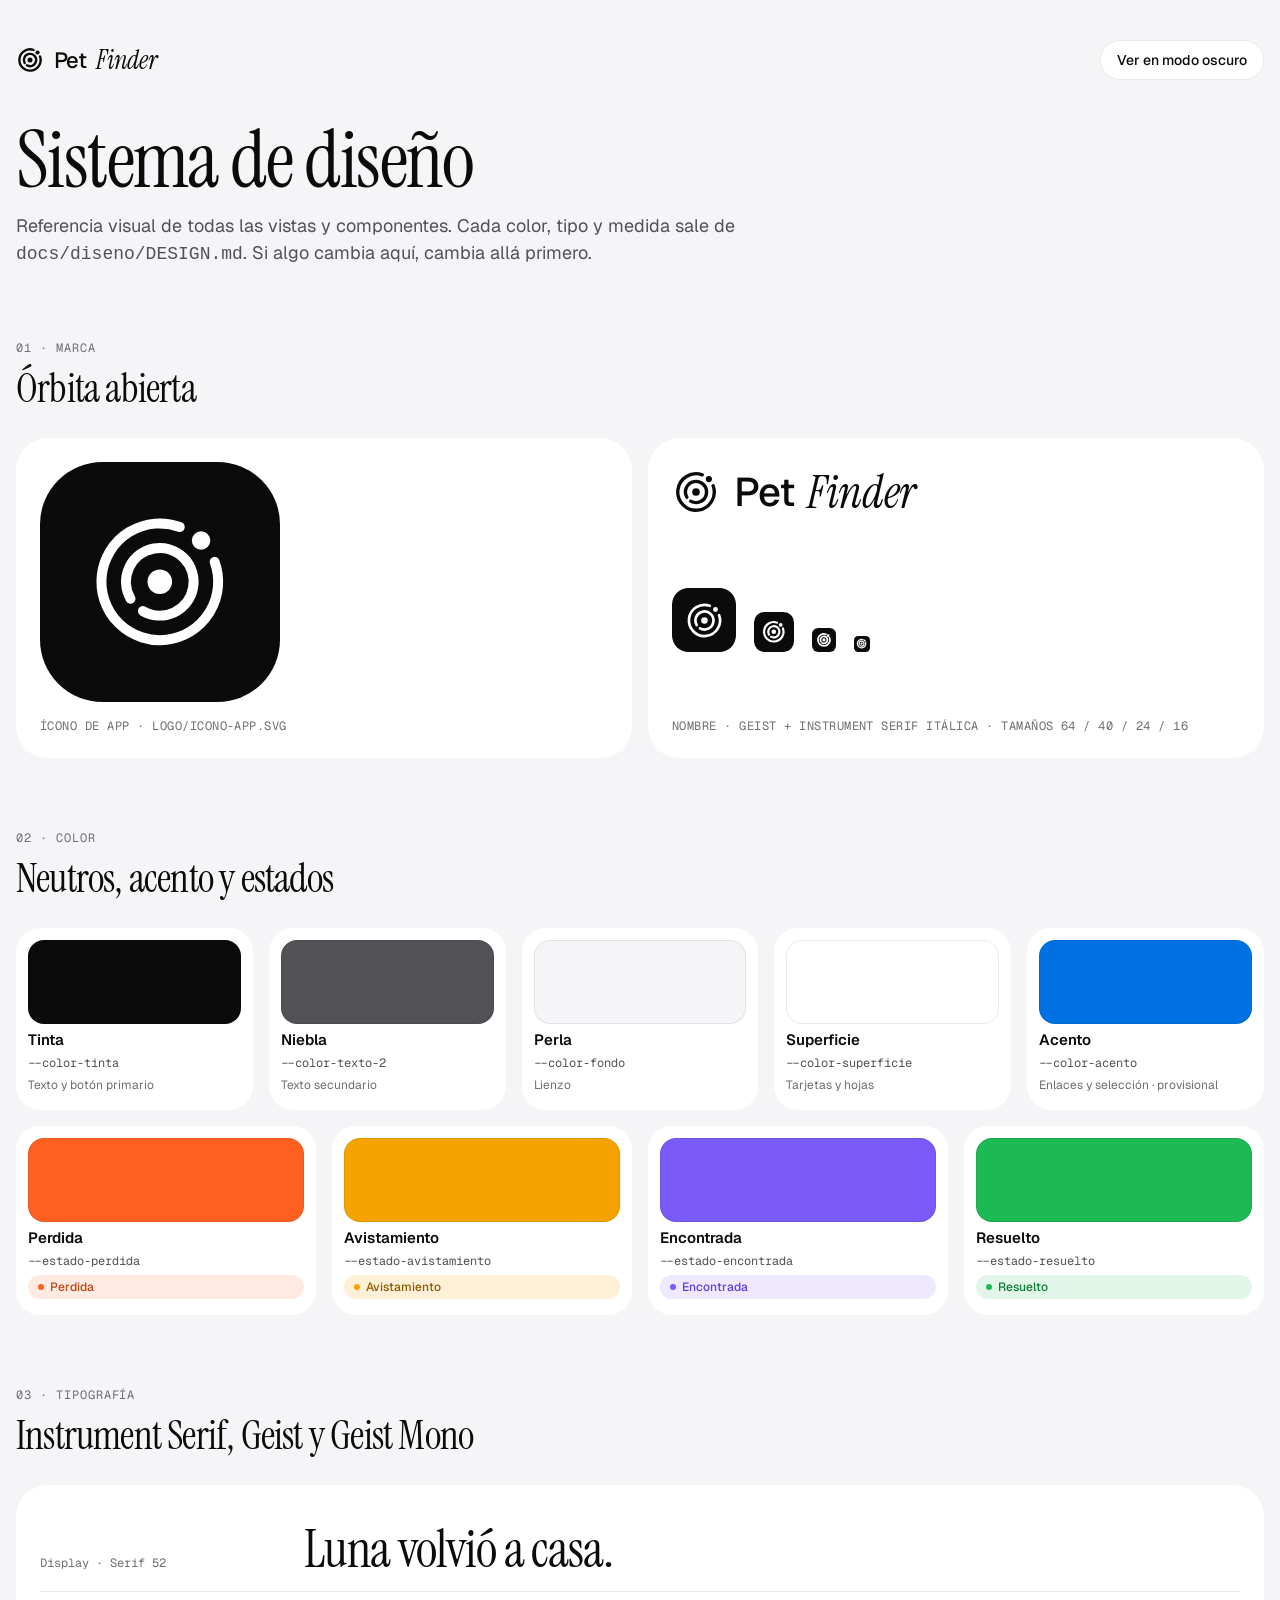
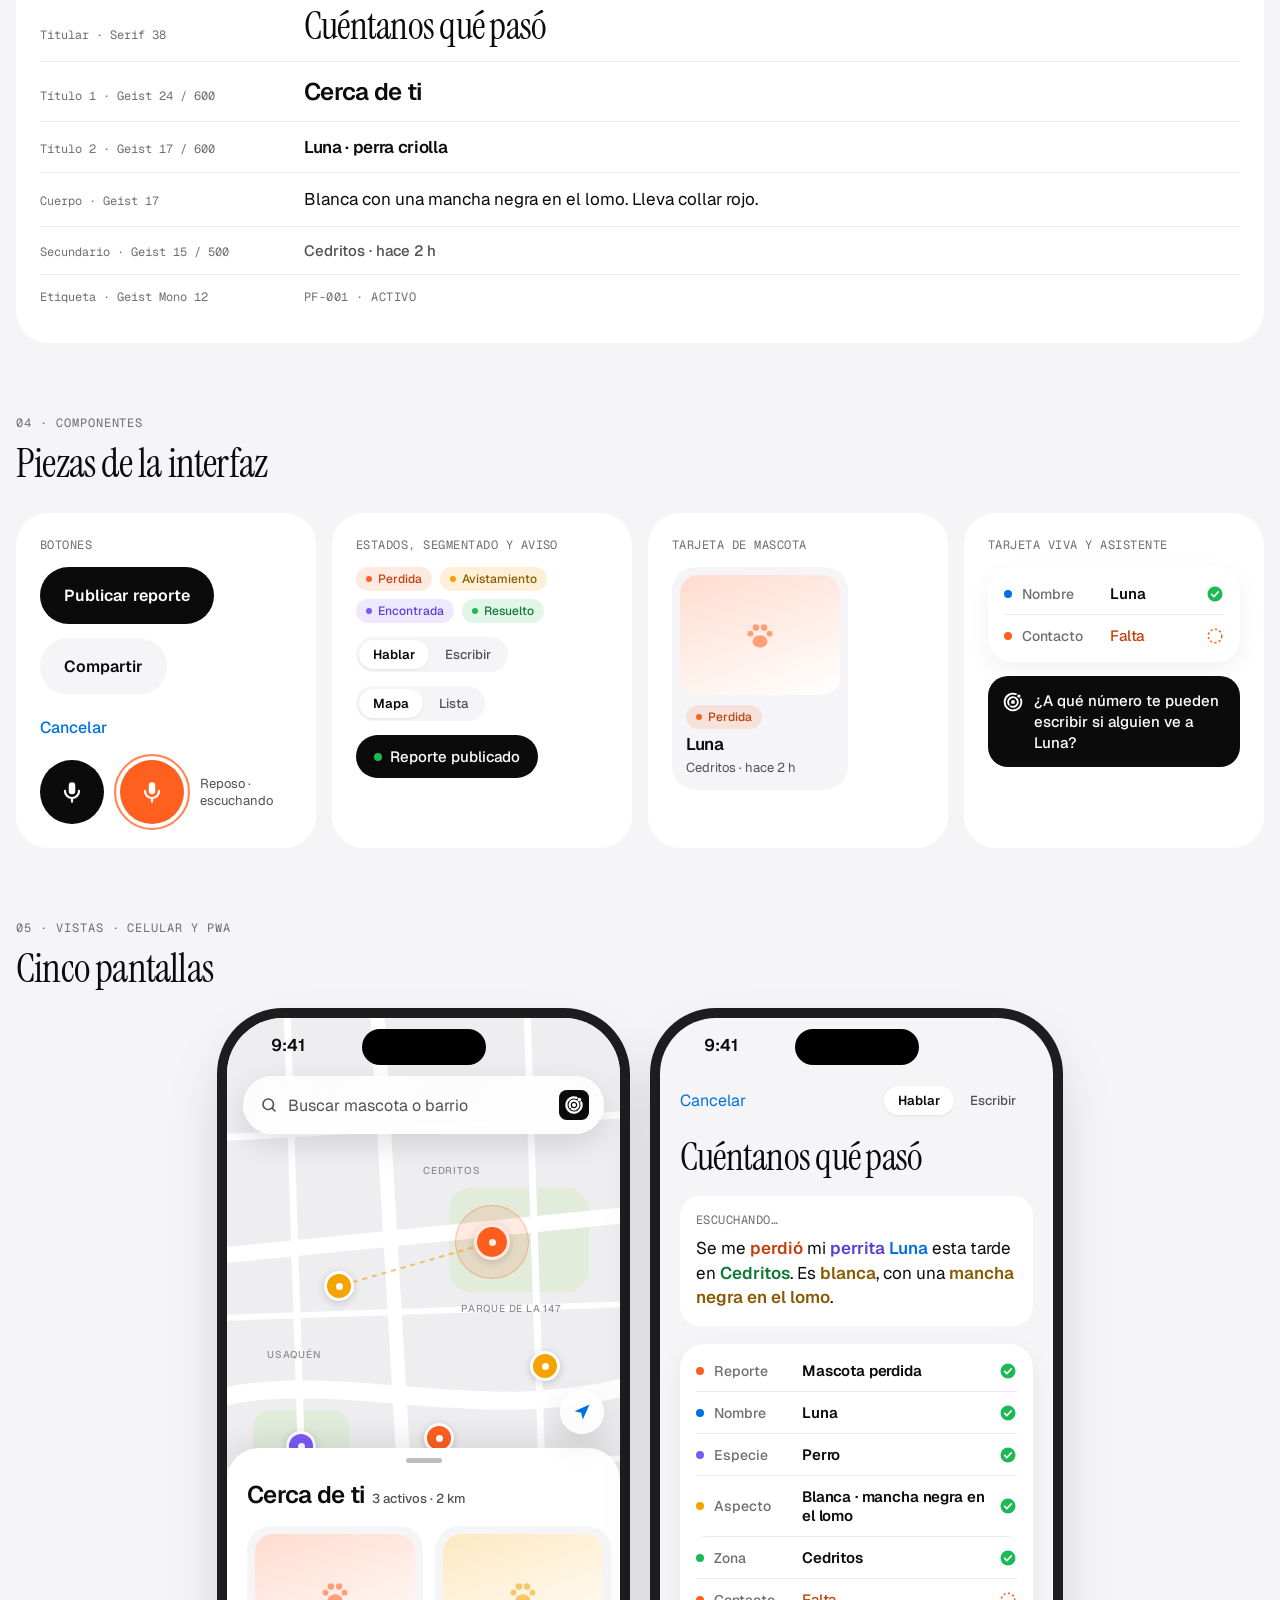
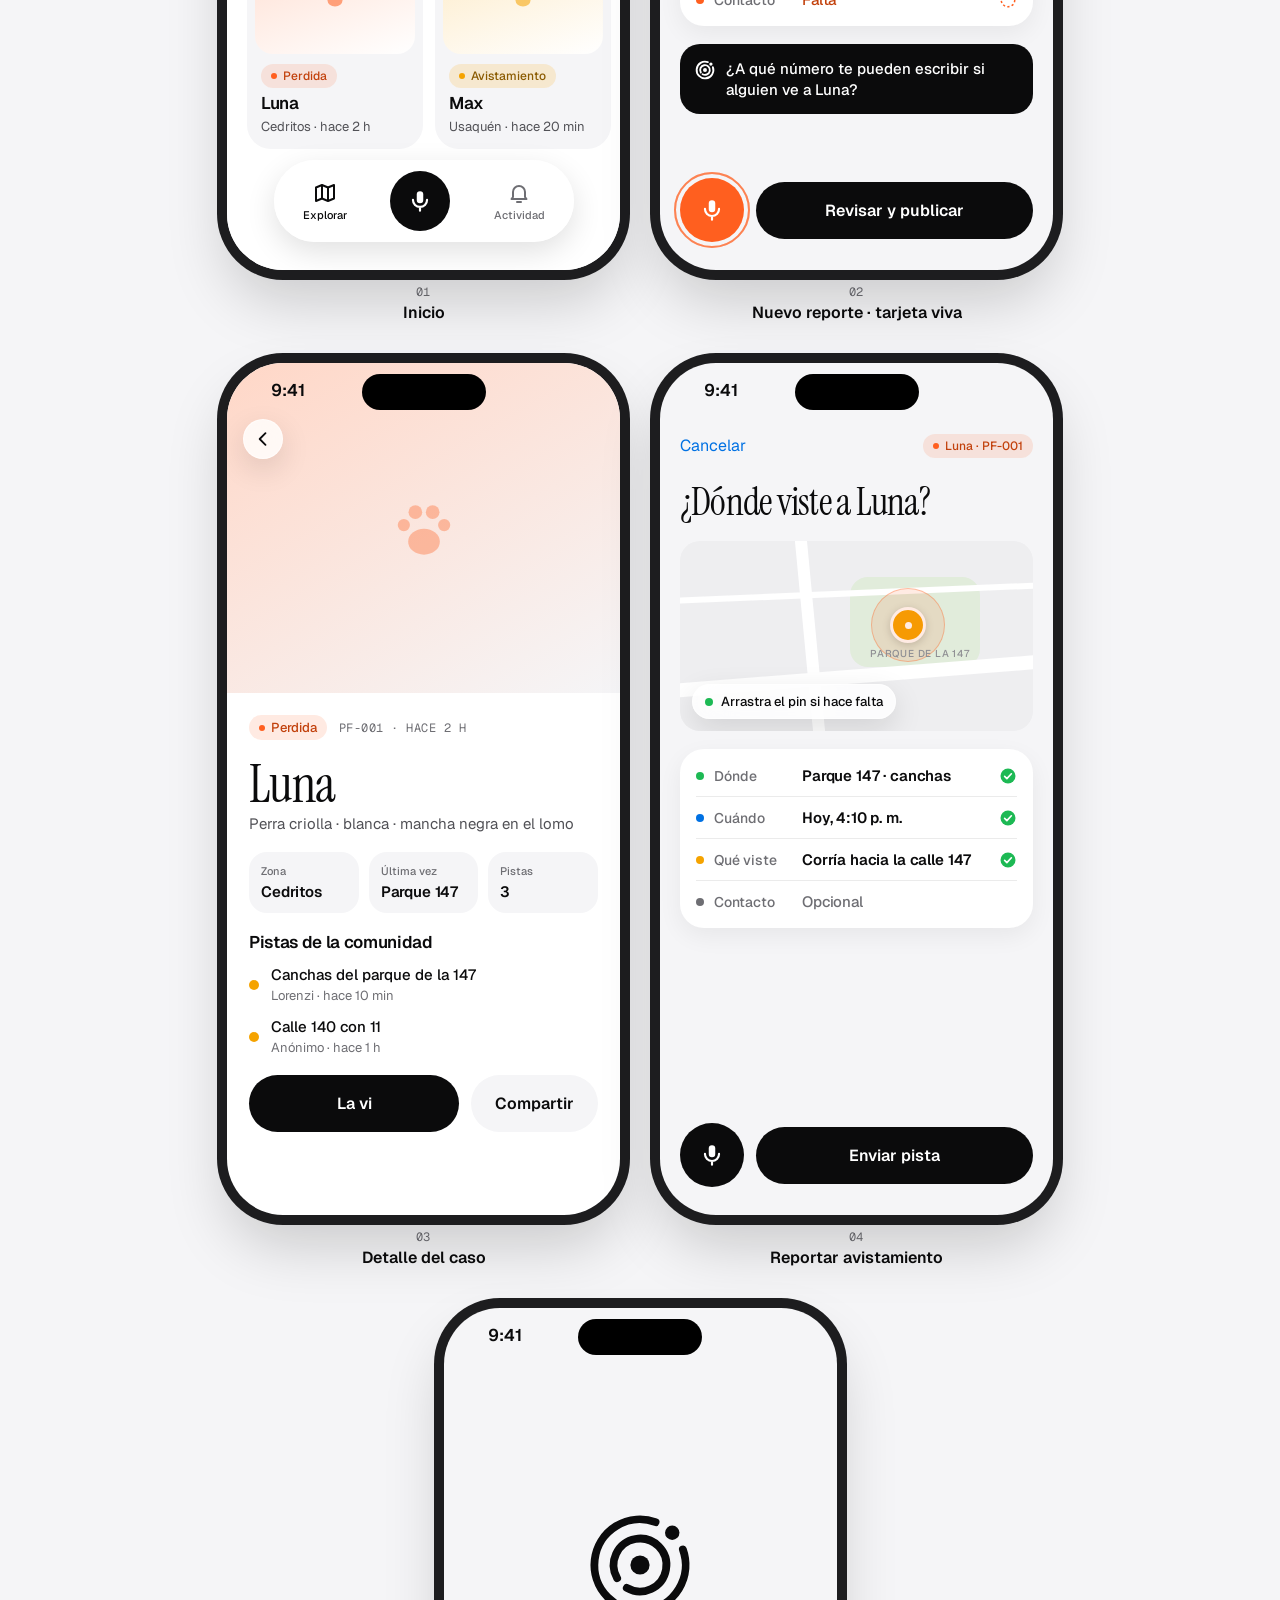
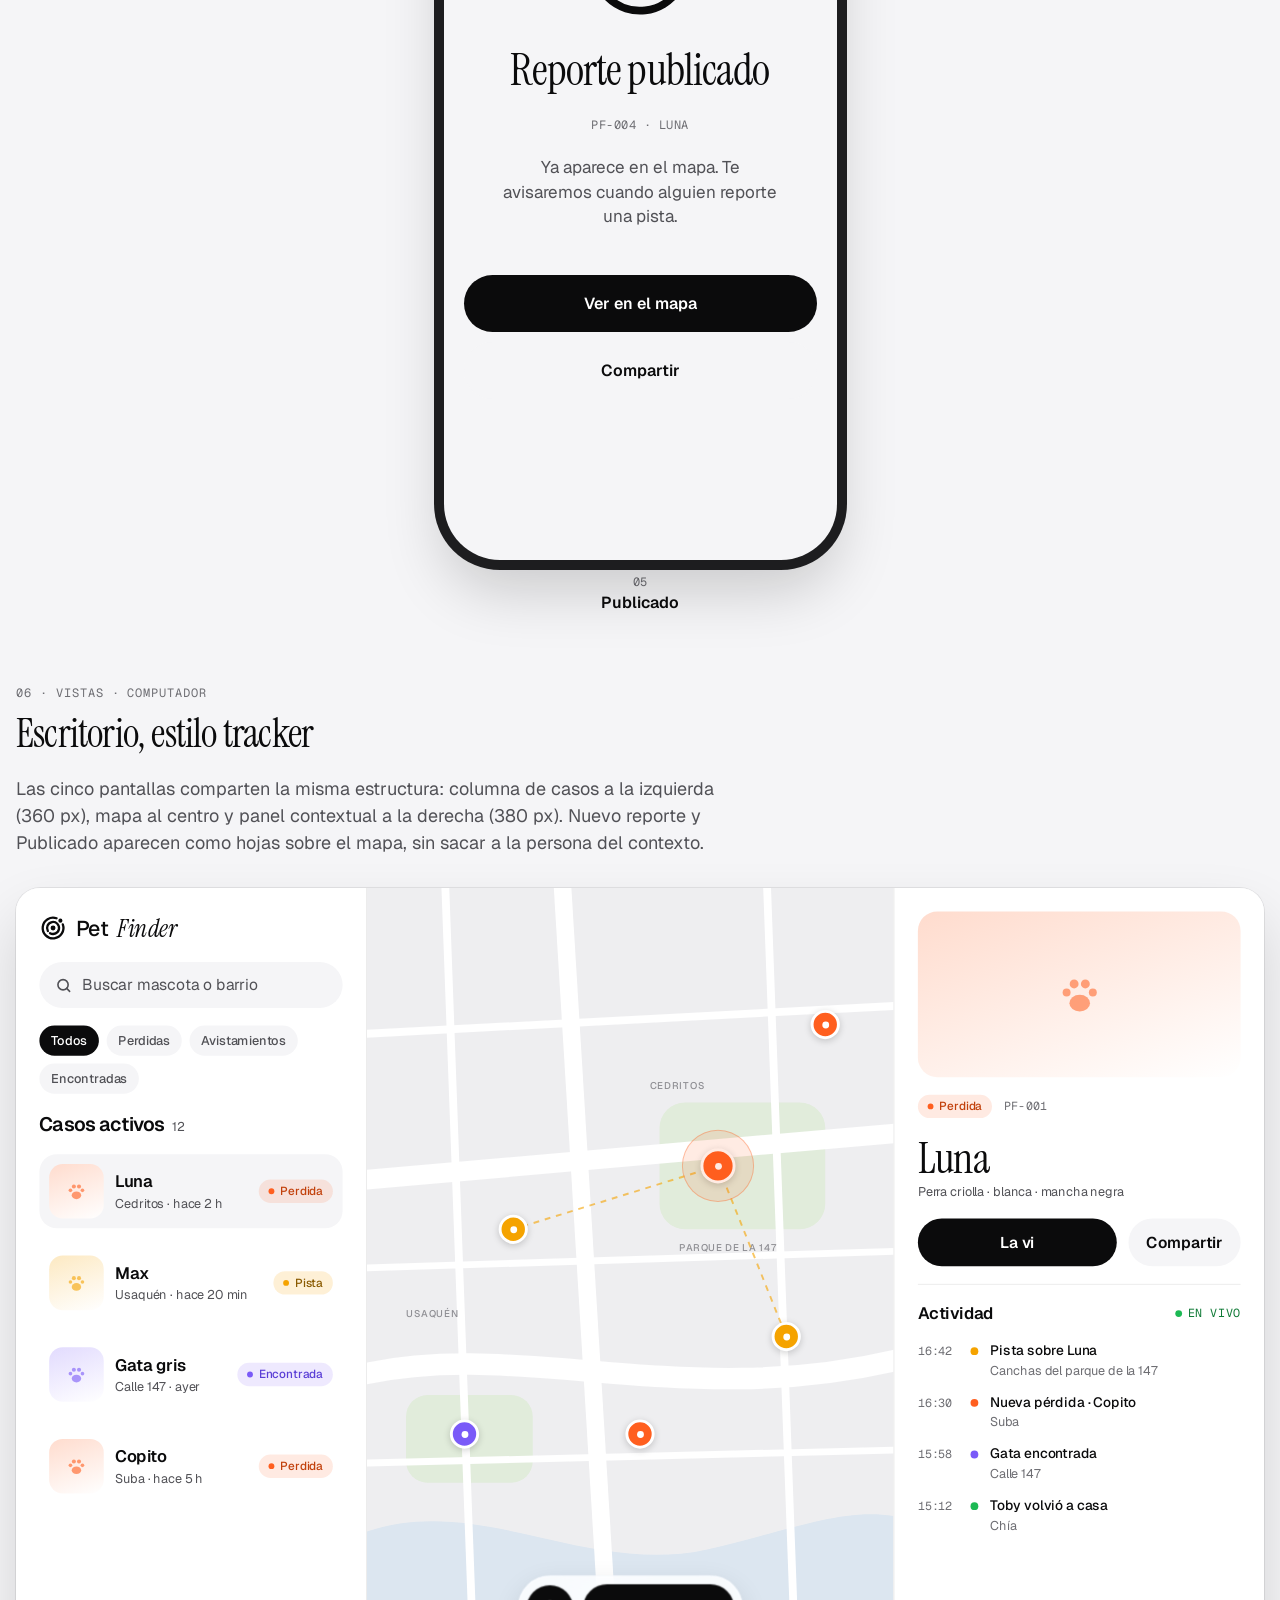
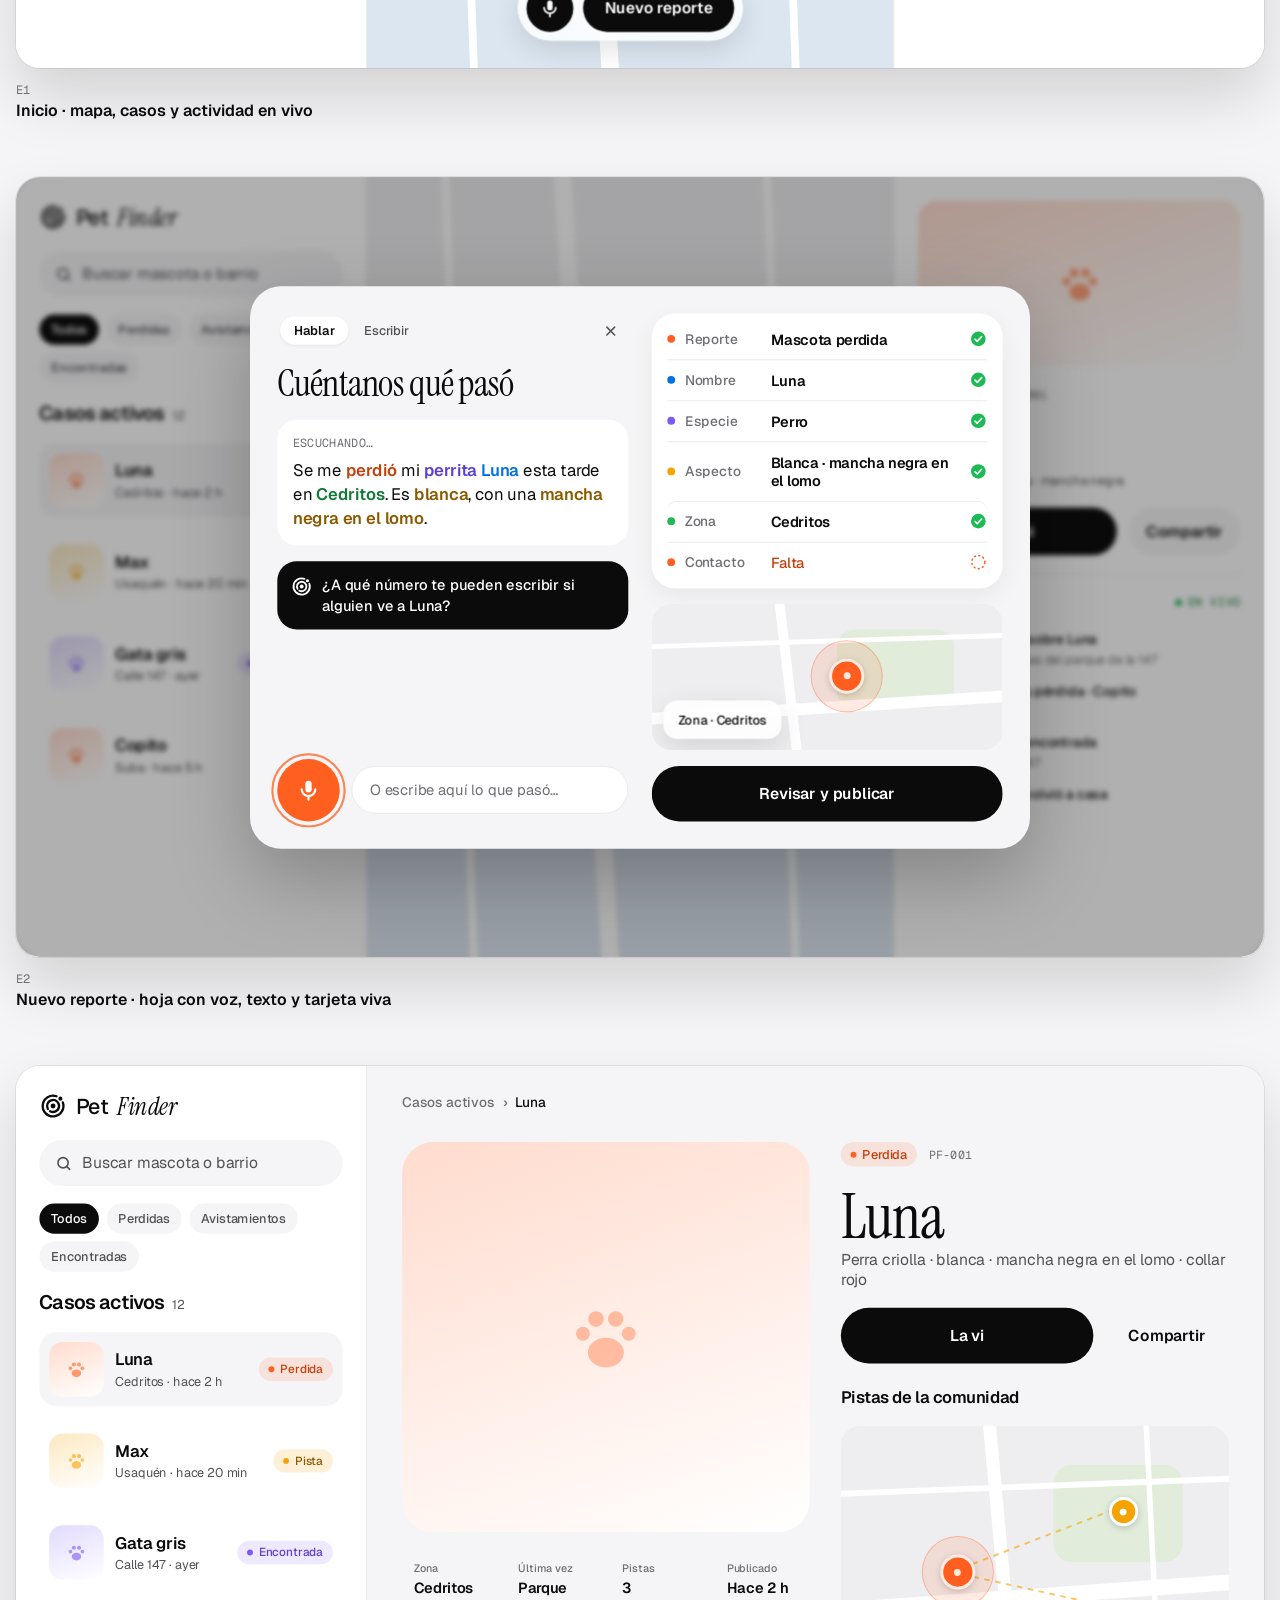
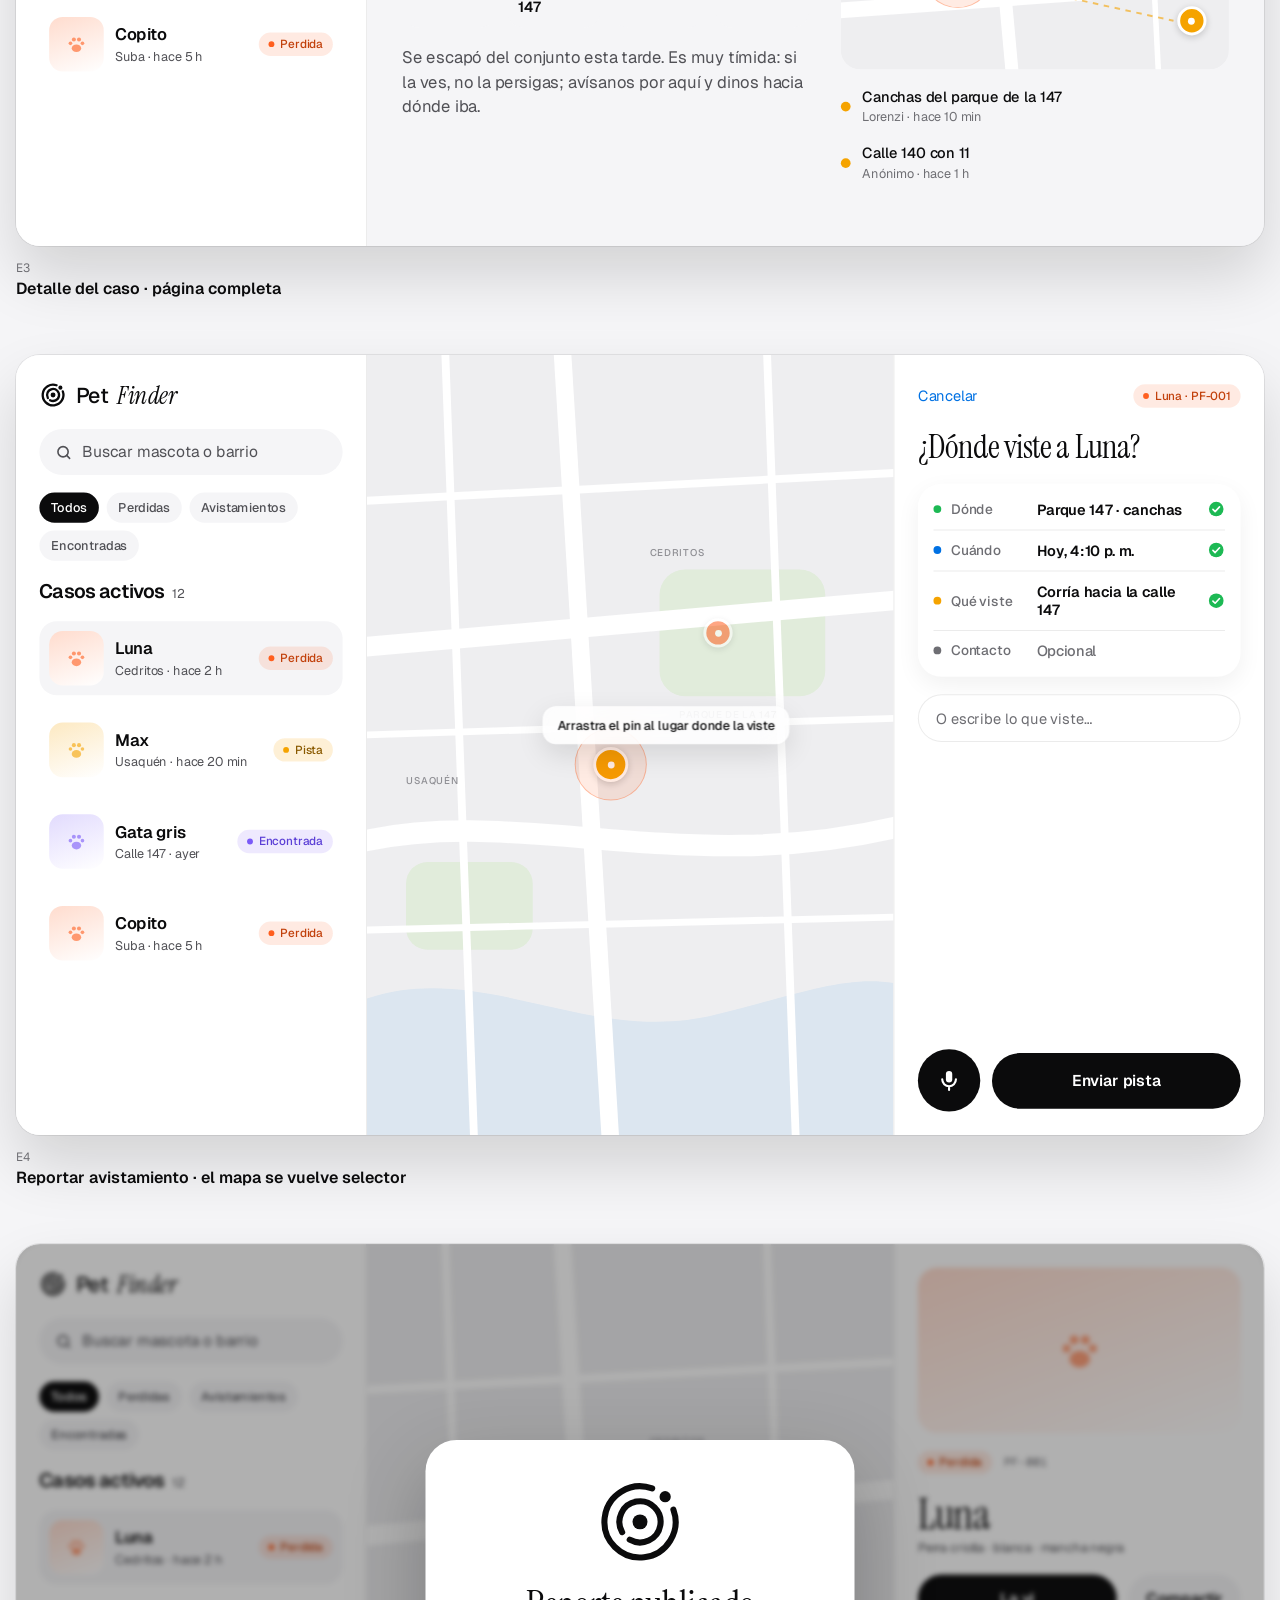
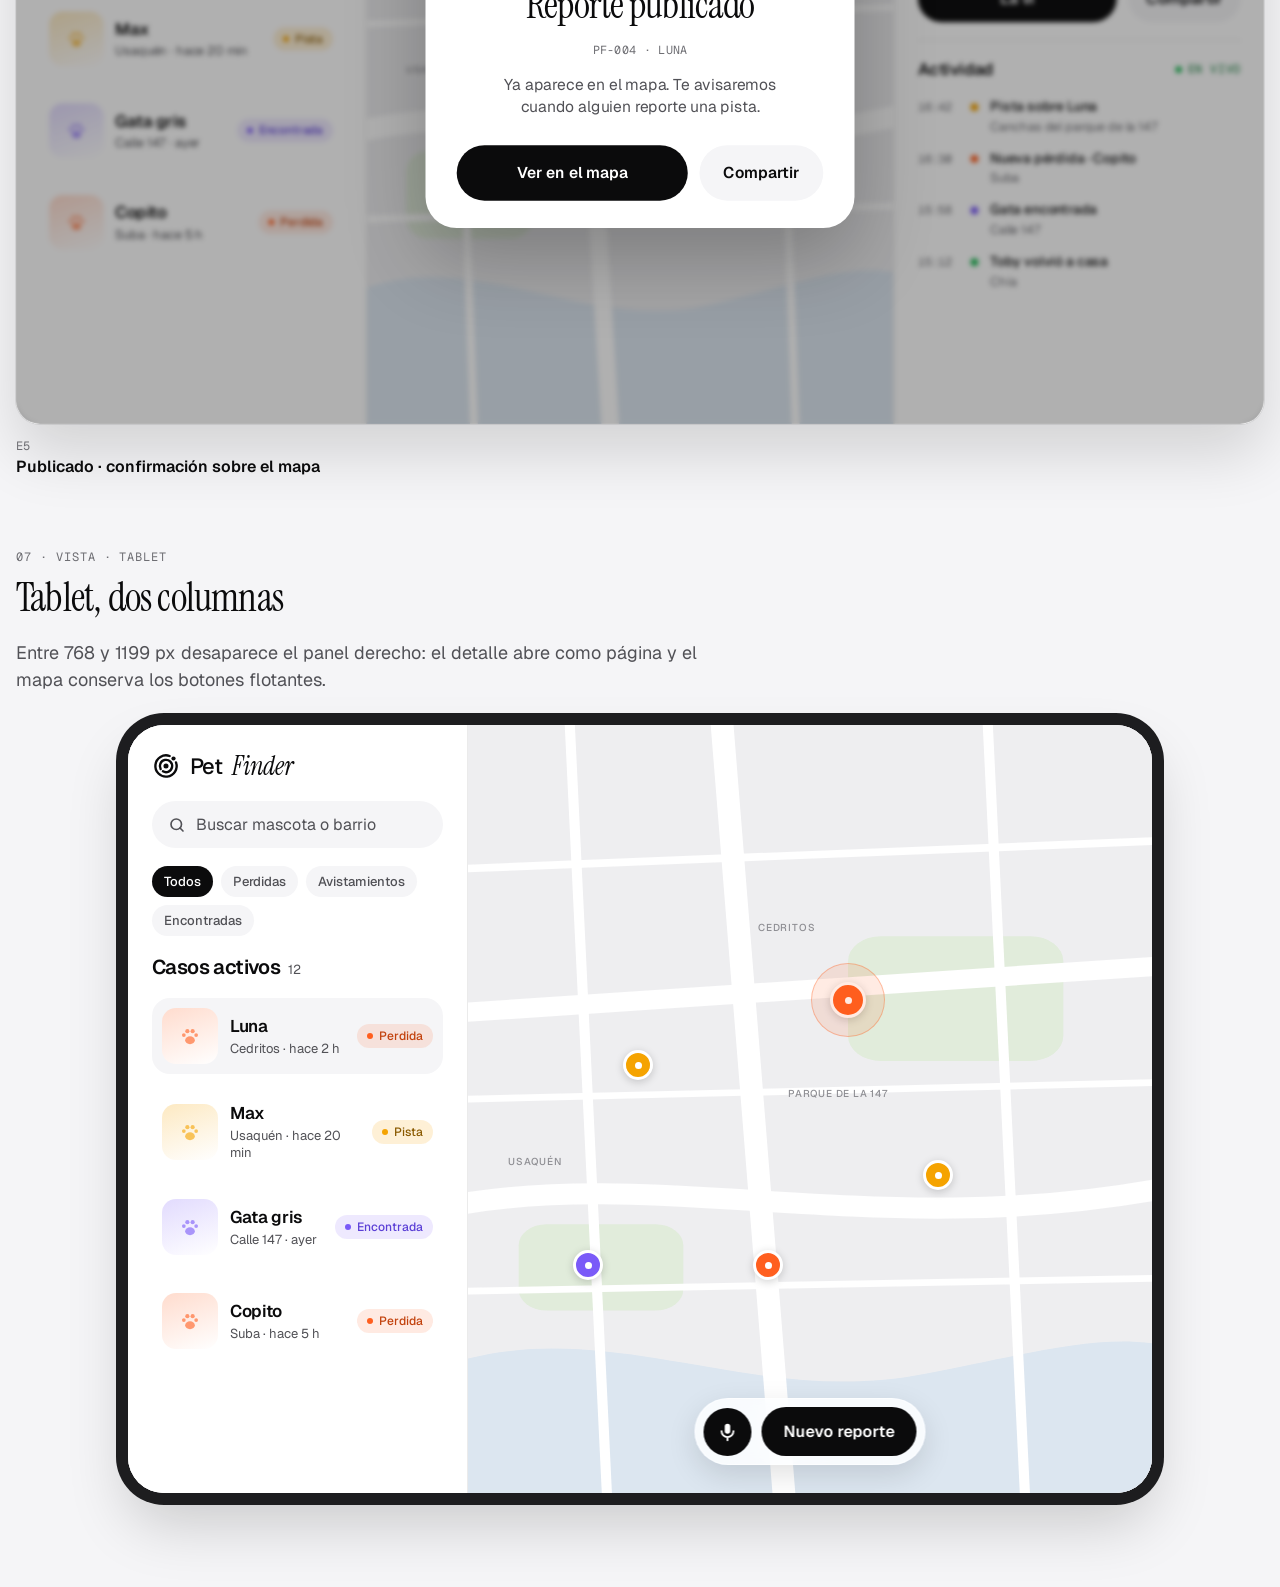
==== commit 1e6ac61c: "docs(diseno): subir el contraste del texto secundario a AA" ====
--- a/docs/diseno/vistas.html
+++ b/docs/diseno/vistas.html
@@ -12,7 +12,7 @@
 /* ===== Tokens (idénticos a DESIGN.md §13) ===== */
 :root {
   --color-fondo:#F5F5F7; --color-superficie:#FFFFFF; --color-superficie-2:#F5F5F7;
-  --color-tinta:#0B0B0C; --color-texto-2:#6E6E73; --color-texto-3:#86868B;
+  --color-tinta:#0B0B0C; --color-texto-2:#515156; --color-texto-3:#6E6E73;
   --color-borde:rgba(0,0,0,.08); --color-acento:#0071E3; --color-sobre-tinta:#FFFFFF;
   --estado-perdida:#FF5F1F; --estado-perdida-texto:#C2410C;
   --estado-avistamiento:#F5A300; --estado-avistamiento-texto:#8A5A00;
@@ -29,7 +29,7 @@
 }
 :root[data-tema="oscuro"] {
   --color-fondo:#0B0B0C; --color-superficie:#1C1C1E; --color-superficie-2:#2C2C2E;
-  --color-tinta:#F5F5F7; --color-texto-2:#A1A1A6; --color-texto-3:#8E8E93;
+  --color-tinta:#F5F5F7; --color-texto-2:#A1A1A6; --color-texto-3:#98989D;
   --color-borde:rgba(255,255,255,.10); --color-acento:#0A84FF; --color-sobre-tinta:#0B0B0C;
   --estado-perdida:#FF7A45; --estado-perdida-texto:#FF9A70;
   --estado-avistamiento:#FFB31A; --estado-avistamiento-texto:#FFC94D;
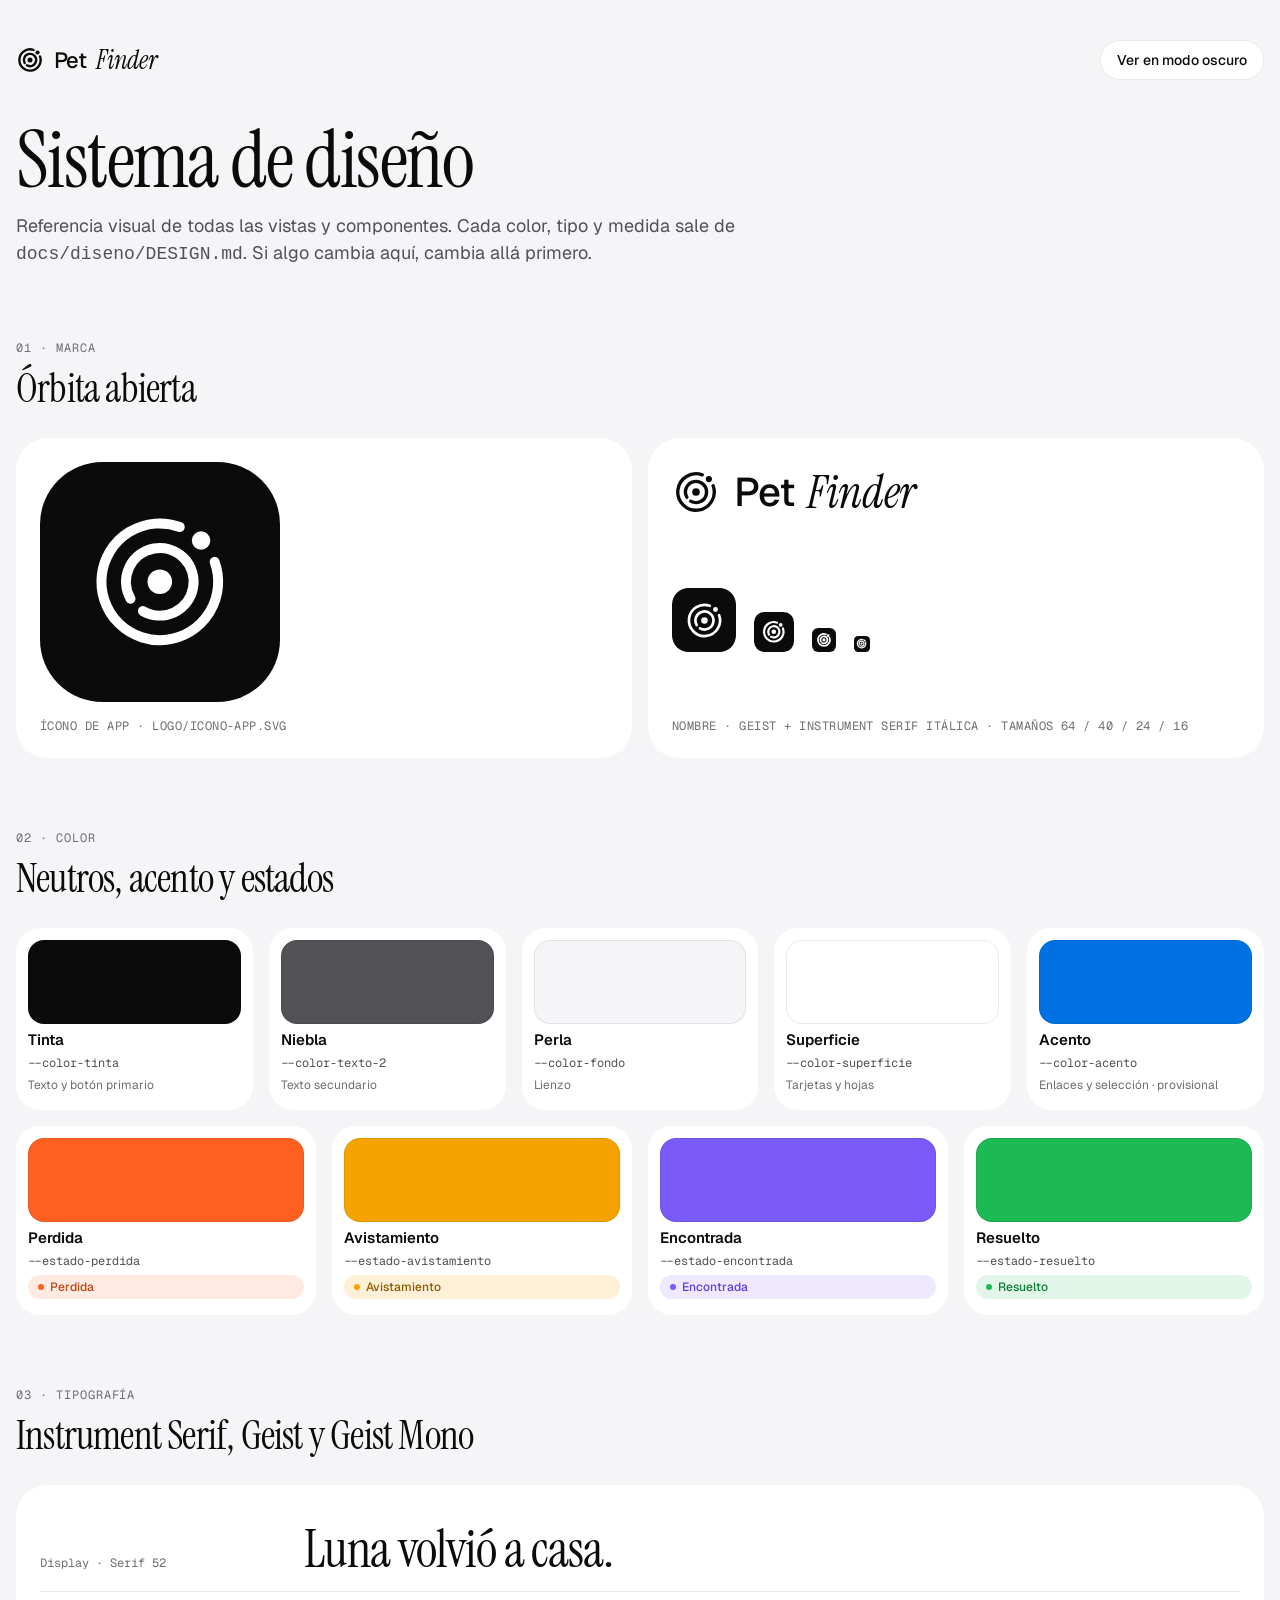
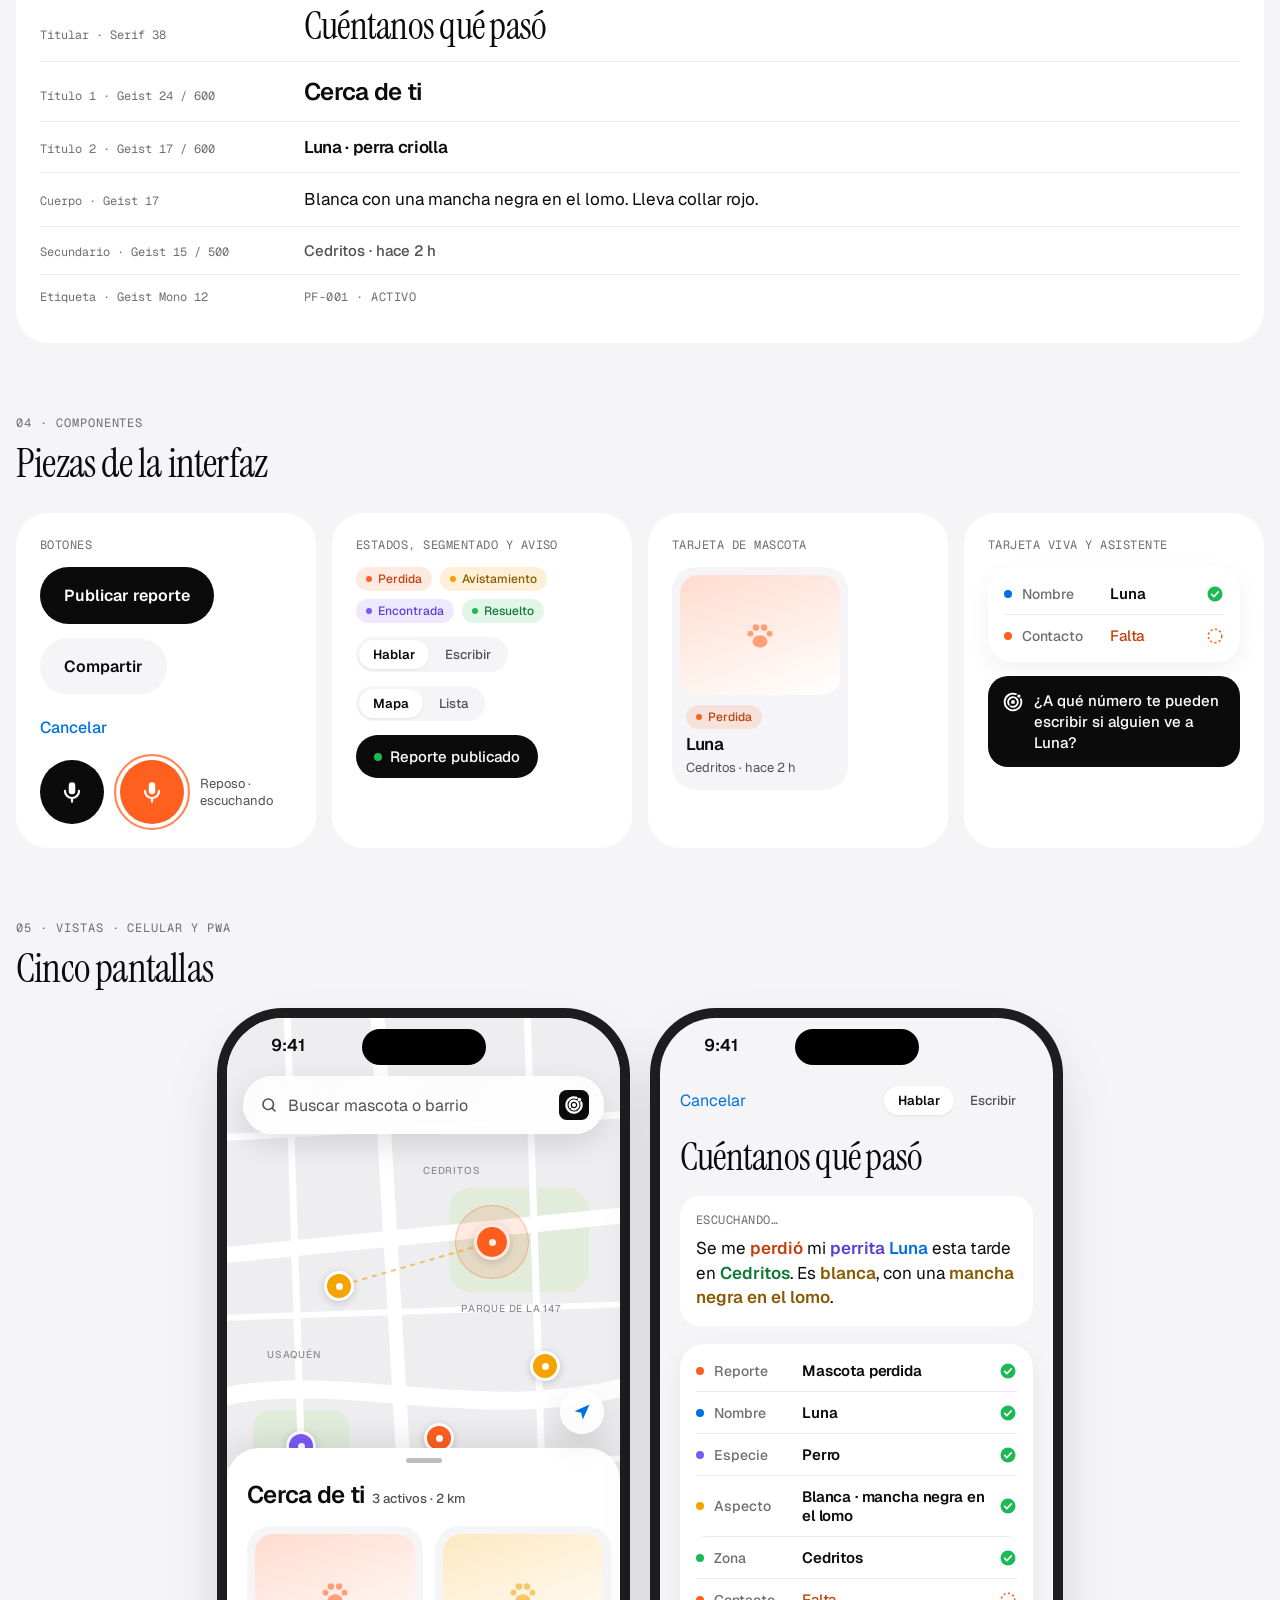
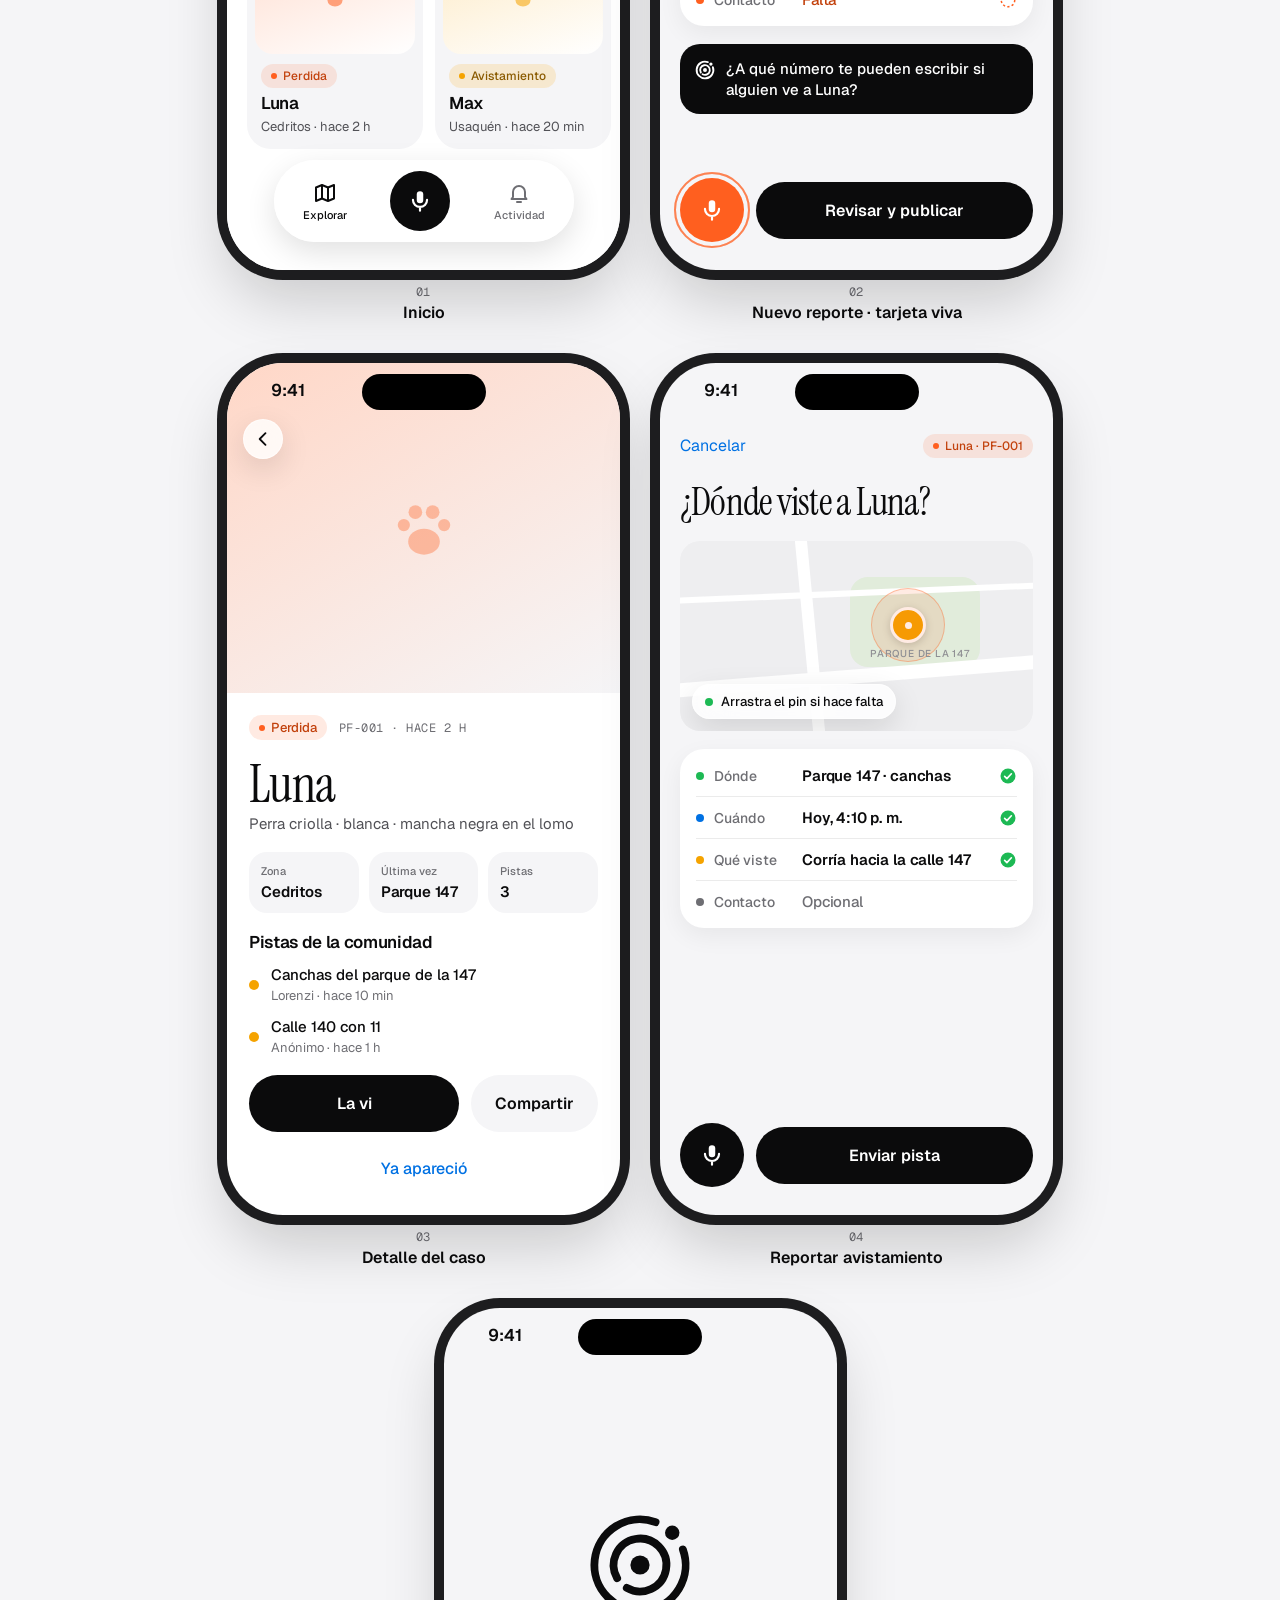
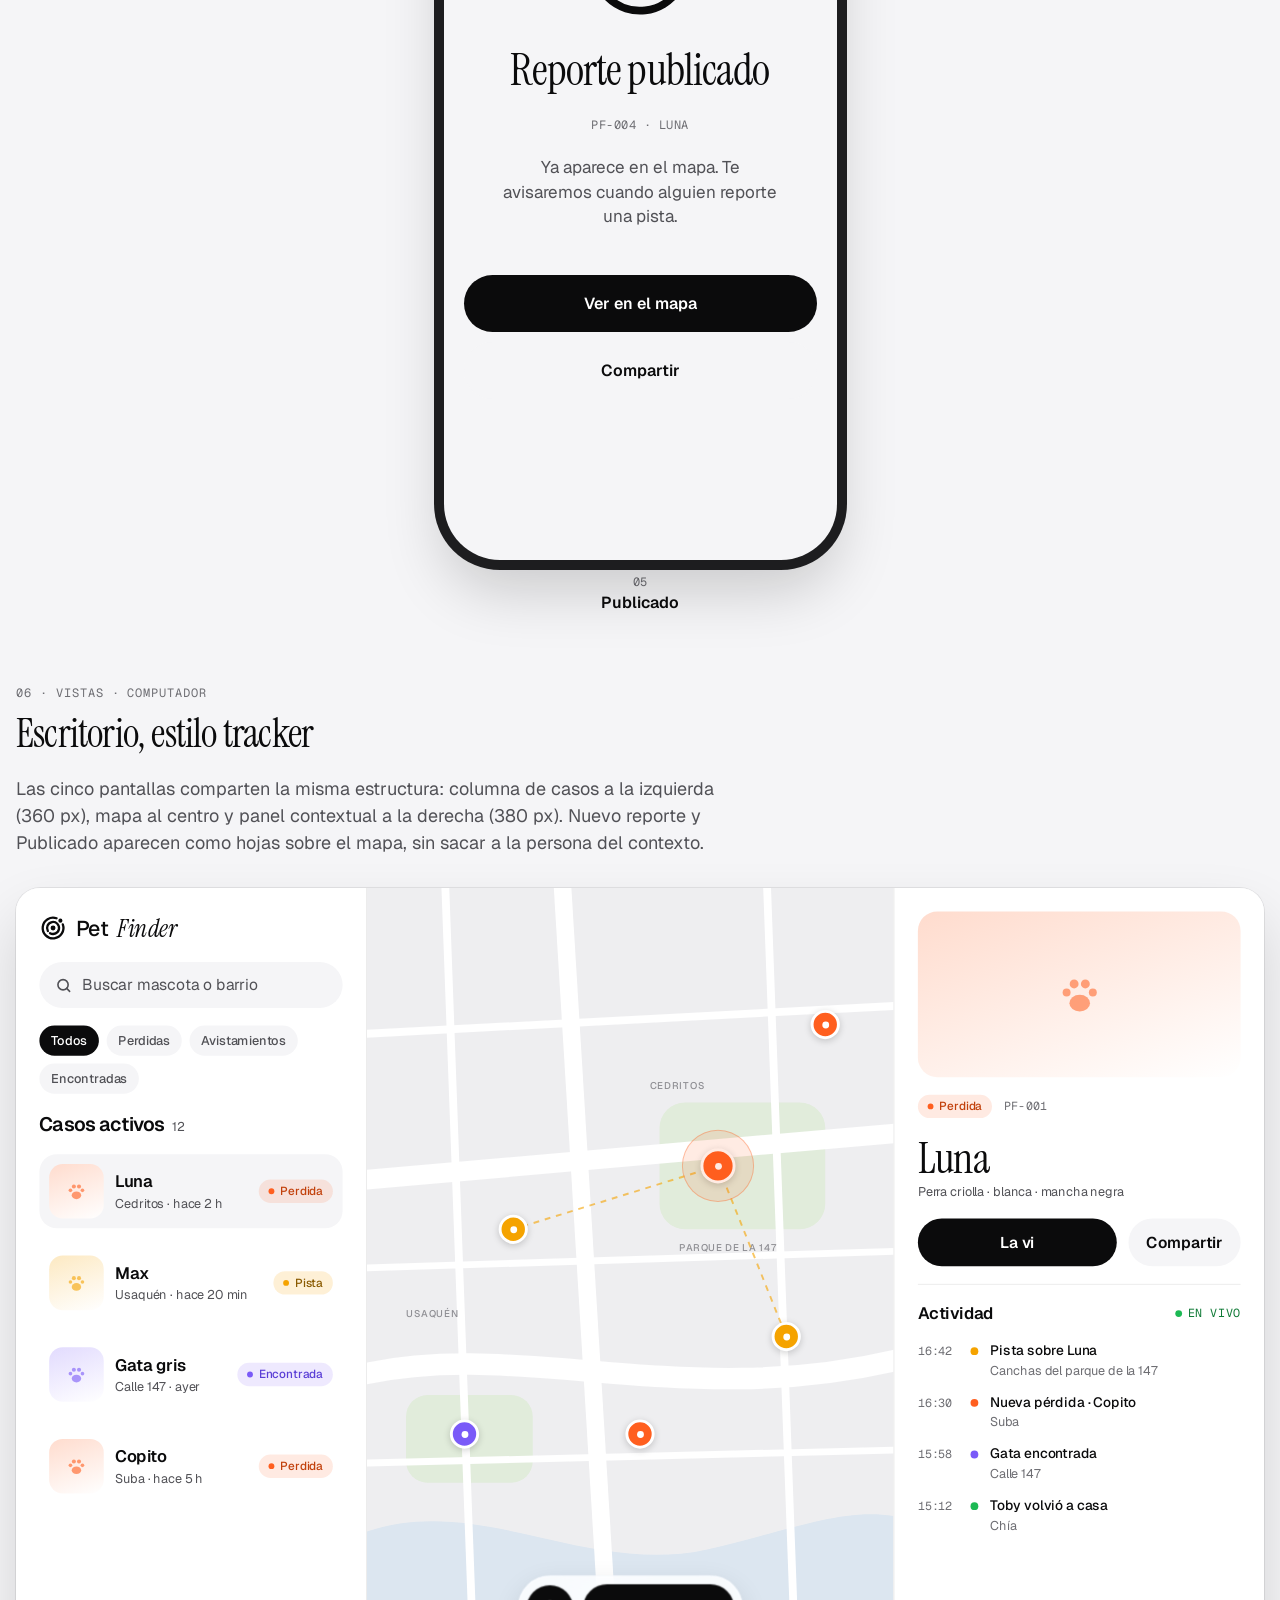
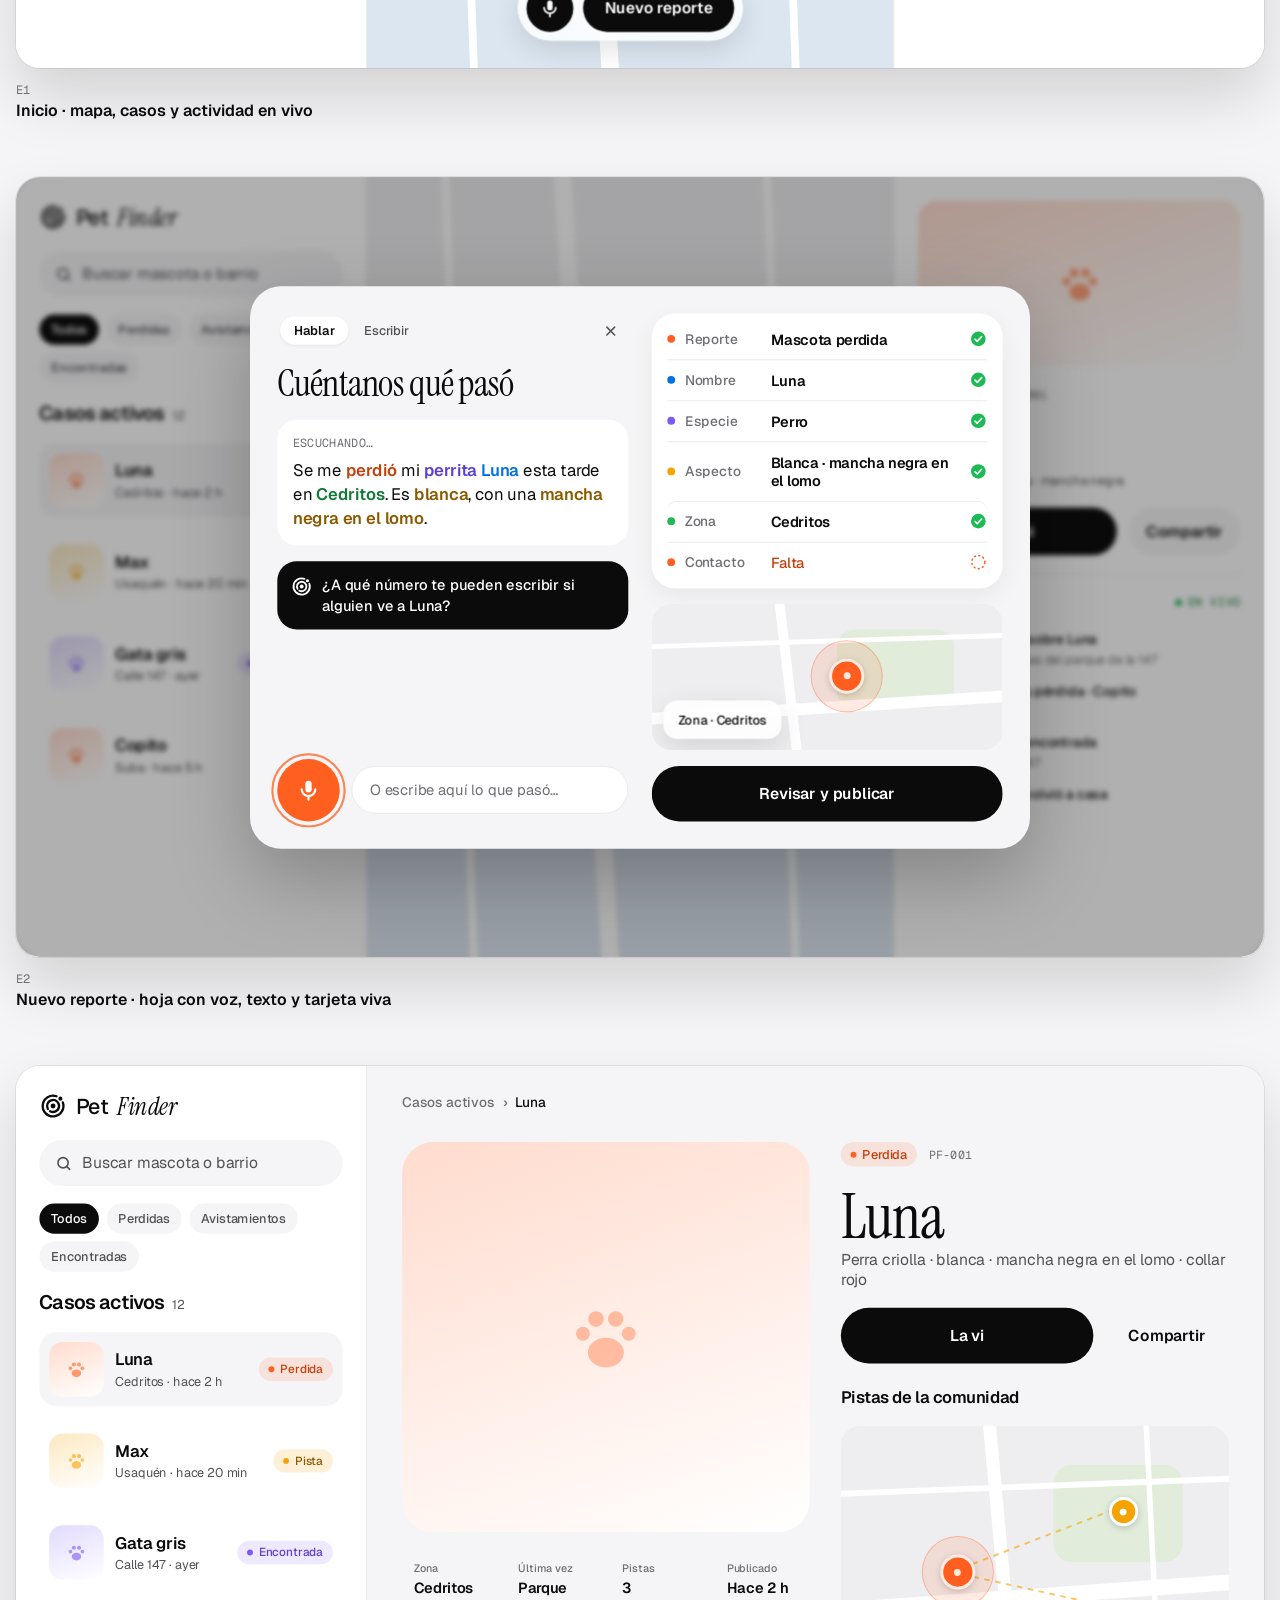
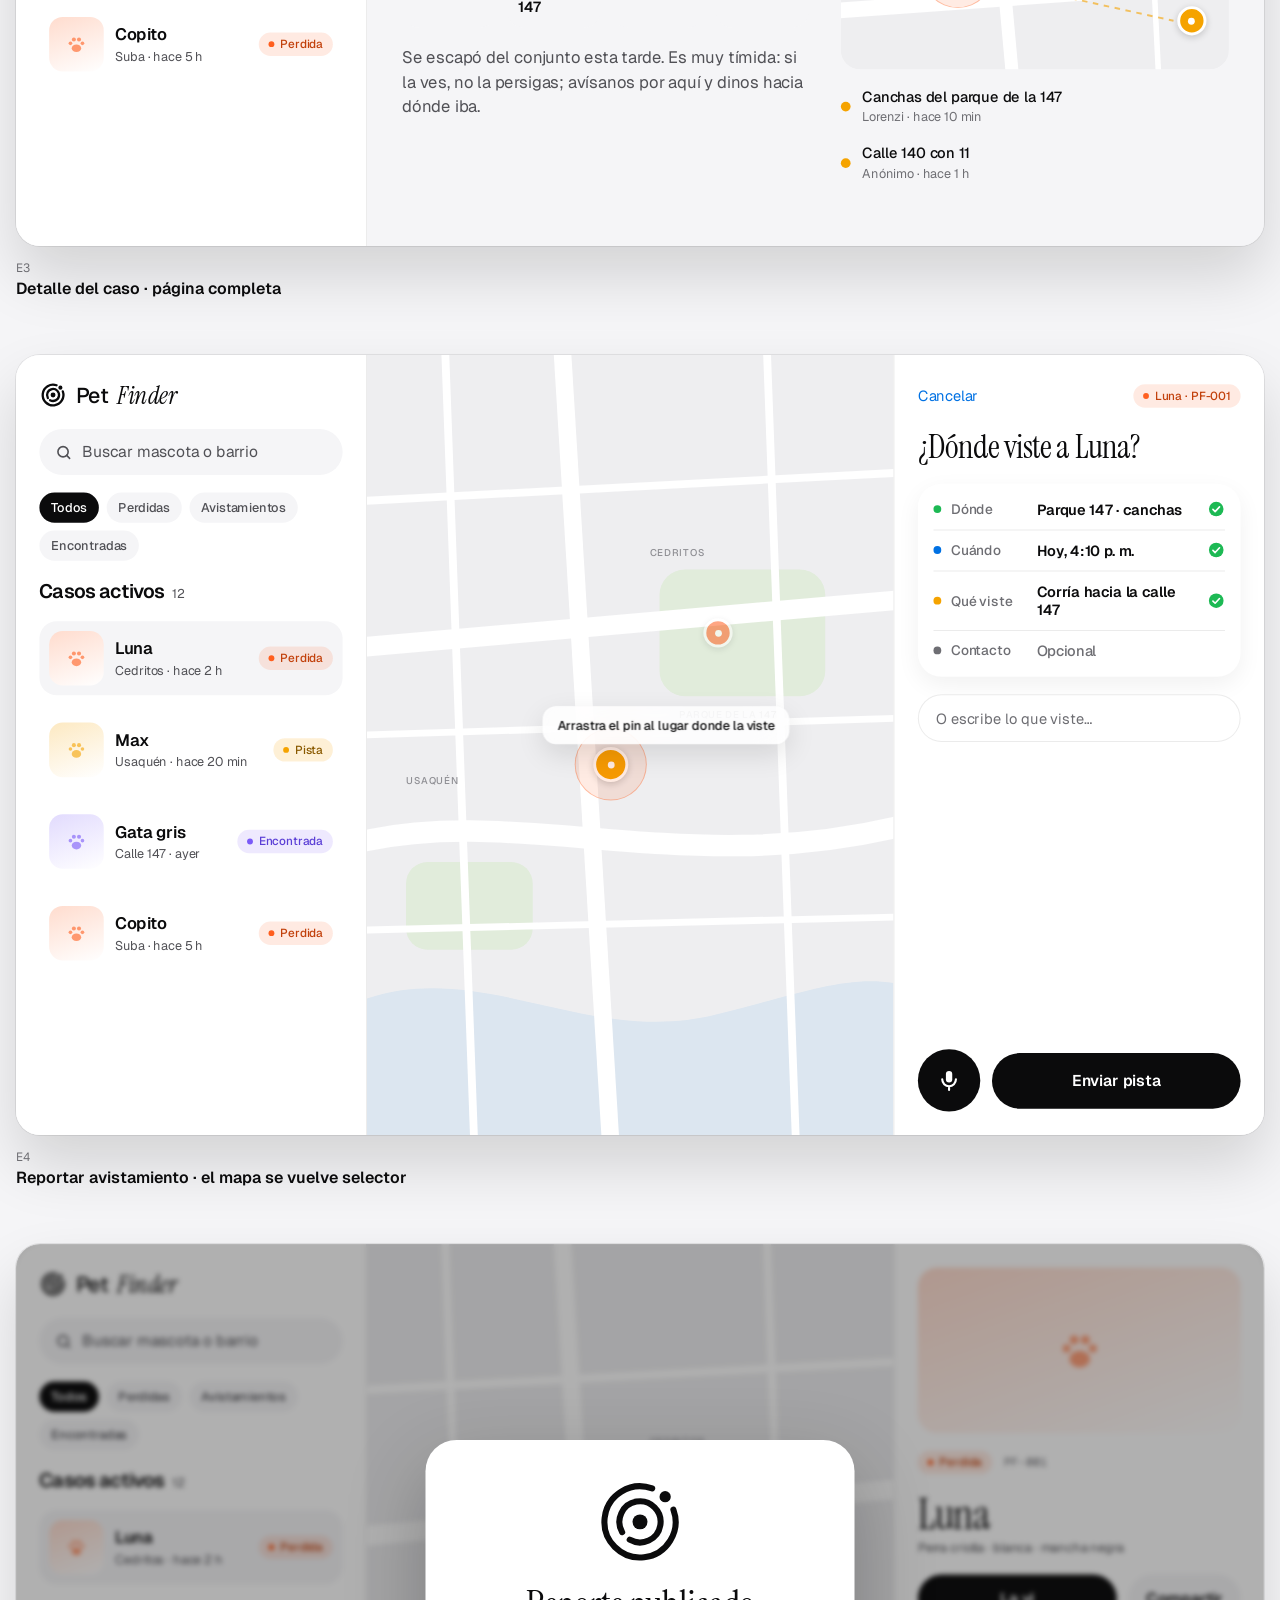
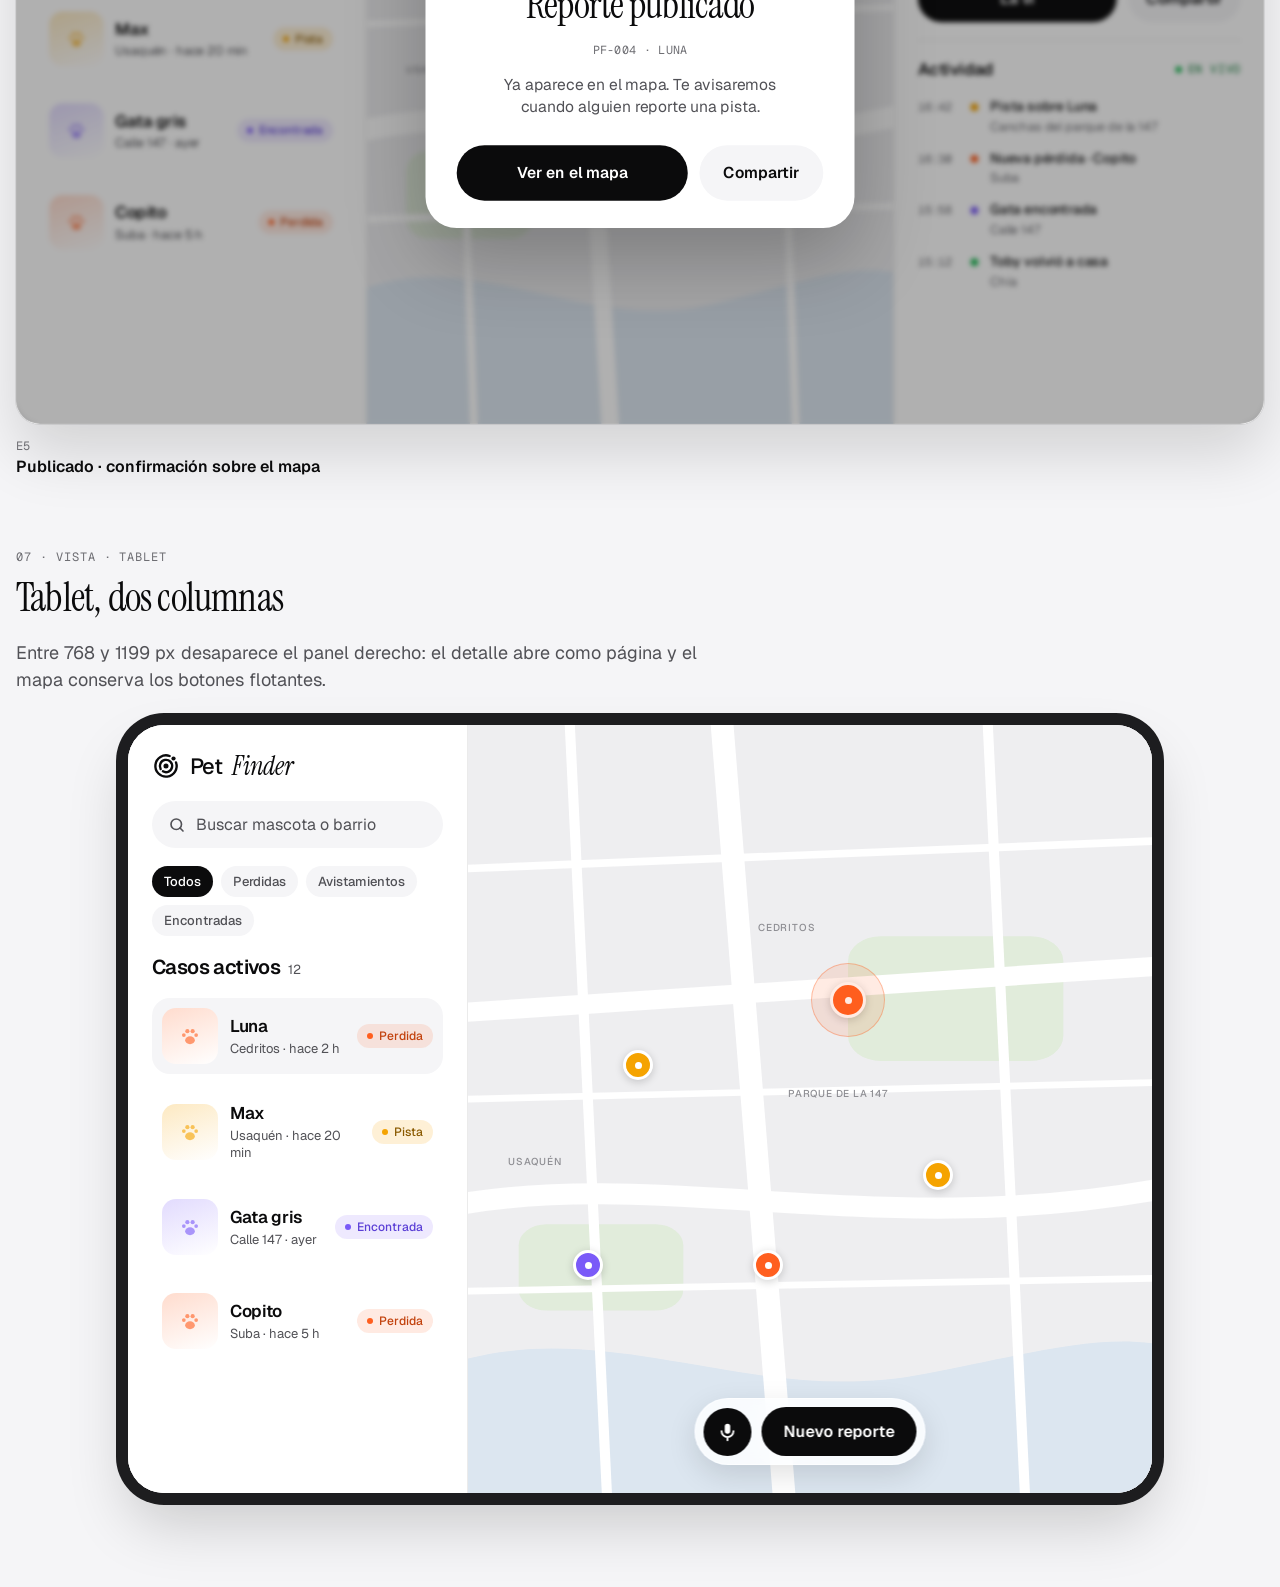
==== commit 760593ab: "Cerrar casos con Ya apareció, Cerca de ti con Mi ubicación y arreglar la pestaña Explorar" ====
--- a/docs/diseno/vistas.html
+++ b/docs/diseno/vistas.html
@@ -427,6 +427,7 @@
               <div class="pista"><i></i><div><b>Calle 140 con 11</b><span>Anónimo · hace 1 h</span></div></div>
             </div>
             <div class="fila"><button class="btn btn-primario" type="button" style="flex:1">La vi</button><button class="btn btn-secundario" type="button">Compartir</button></div>
+            <button class="btn btn-texto" type="button" style="align-self:center">Ya apareció</button>
           </div>
         </div>
         <div class="vista-titulo"><span class="mono">03</span><b>Detalle del caso</b></div>
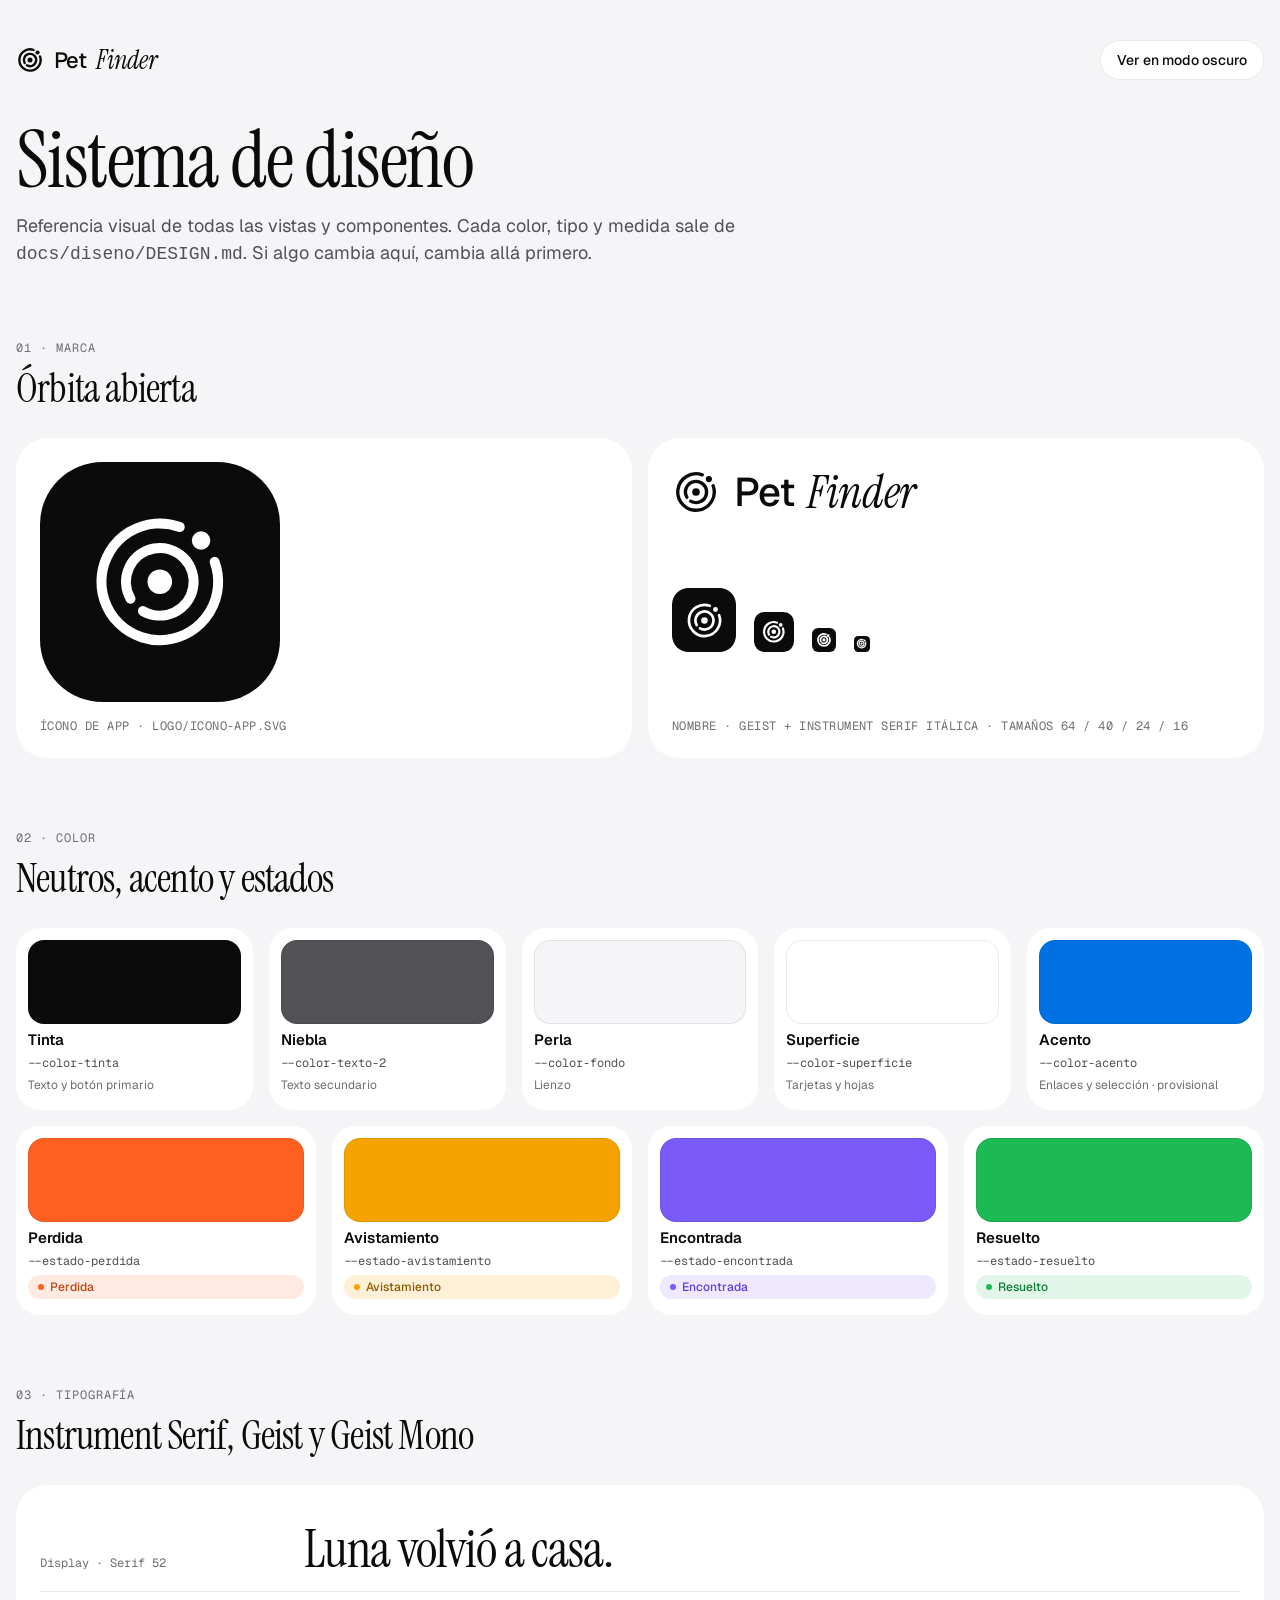
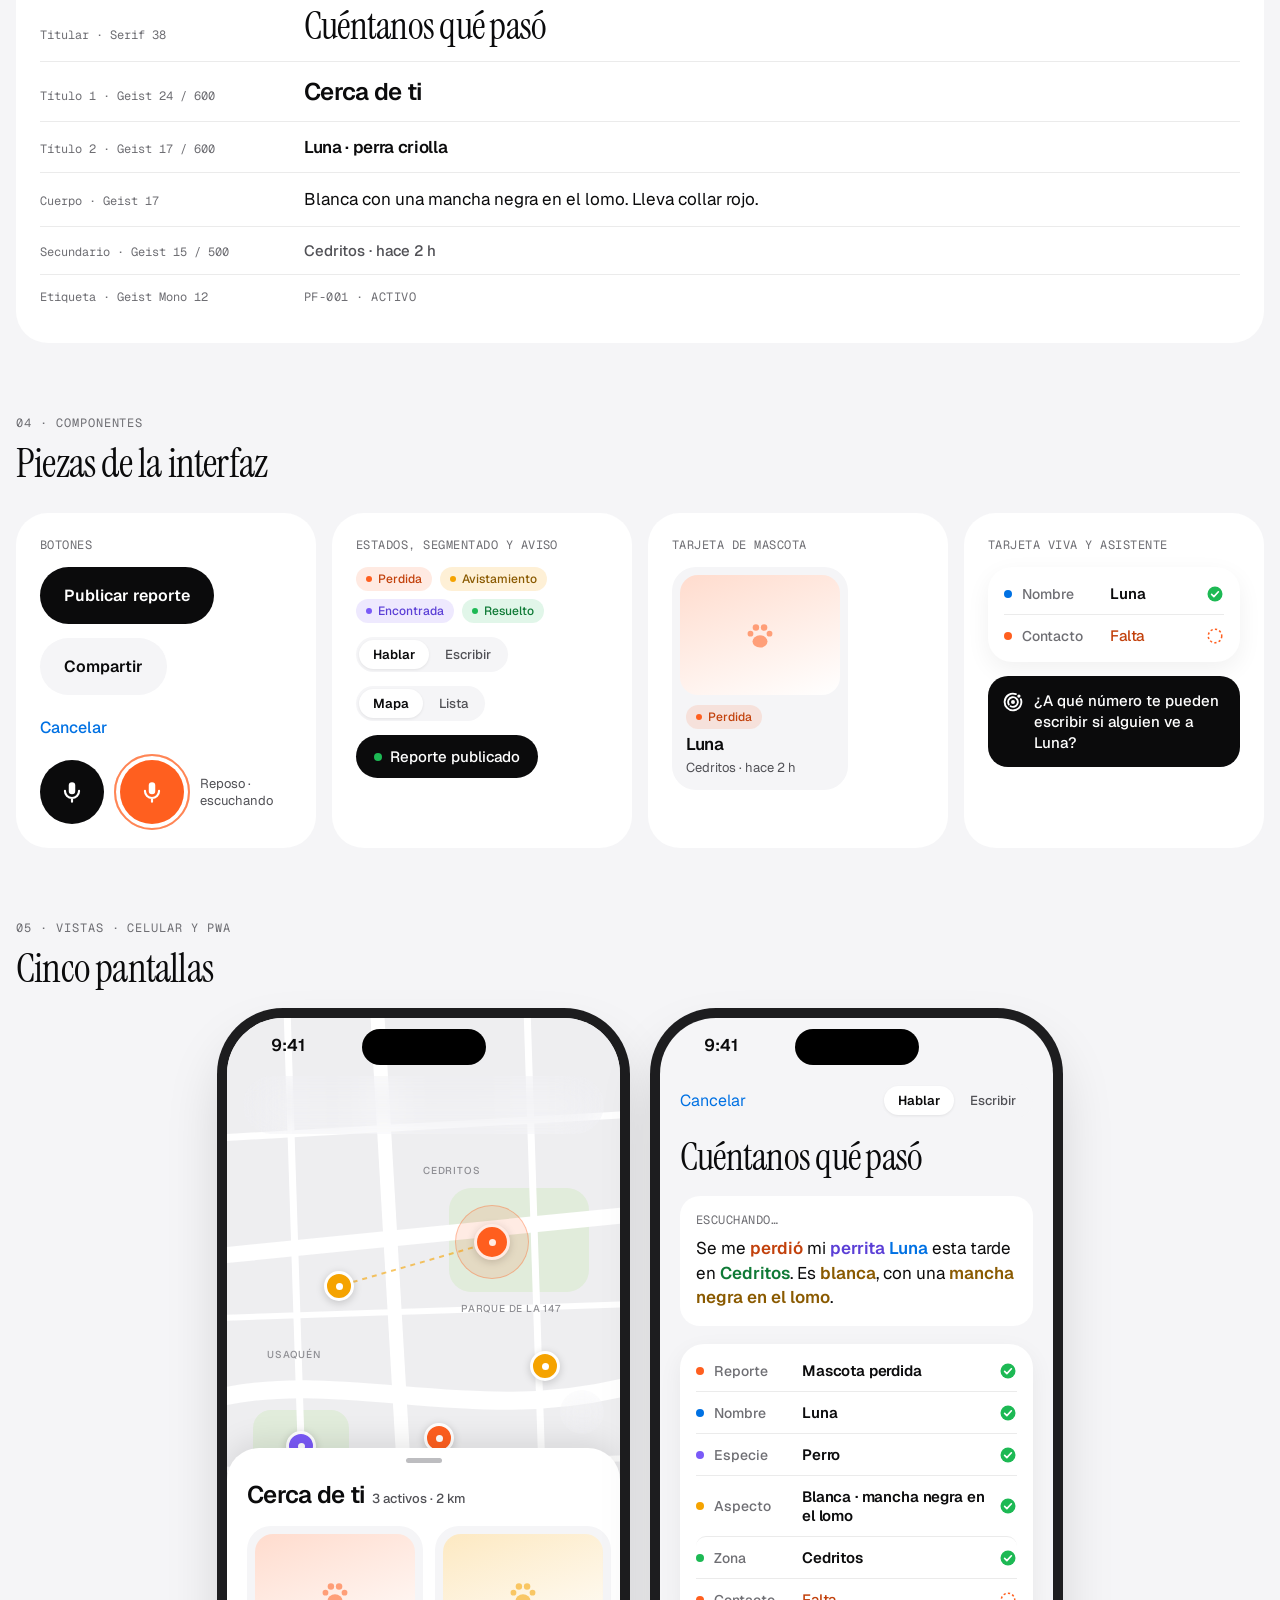
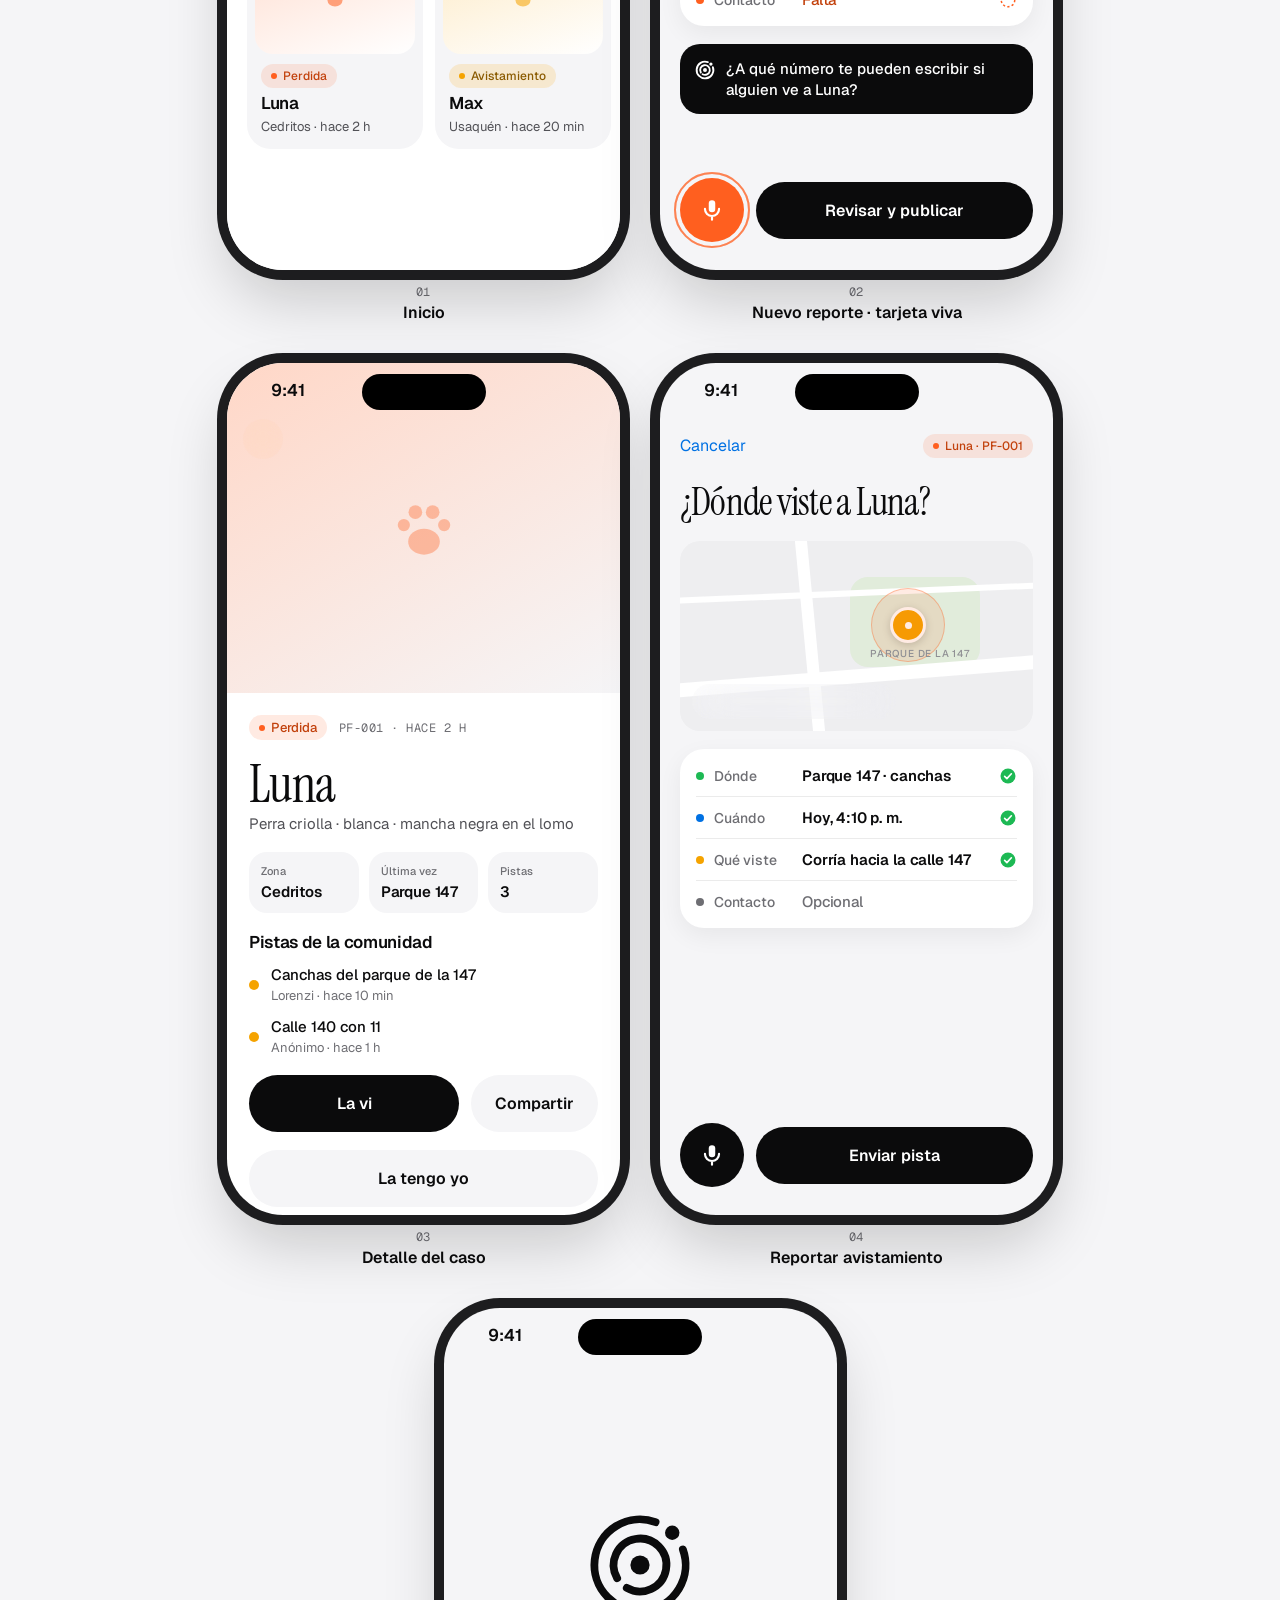
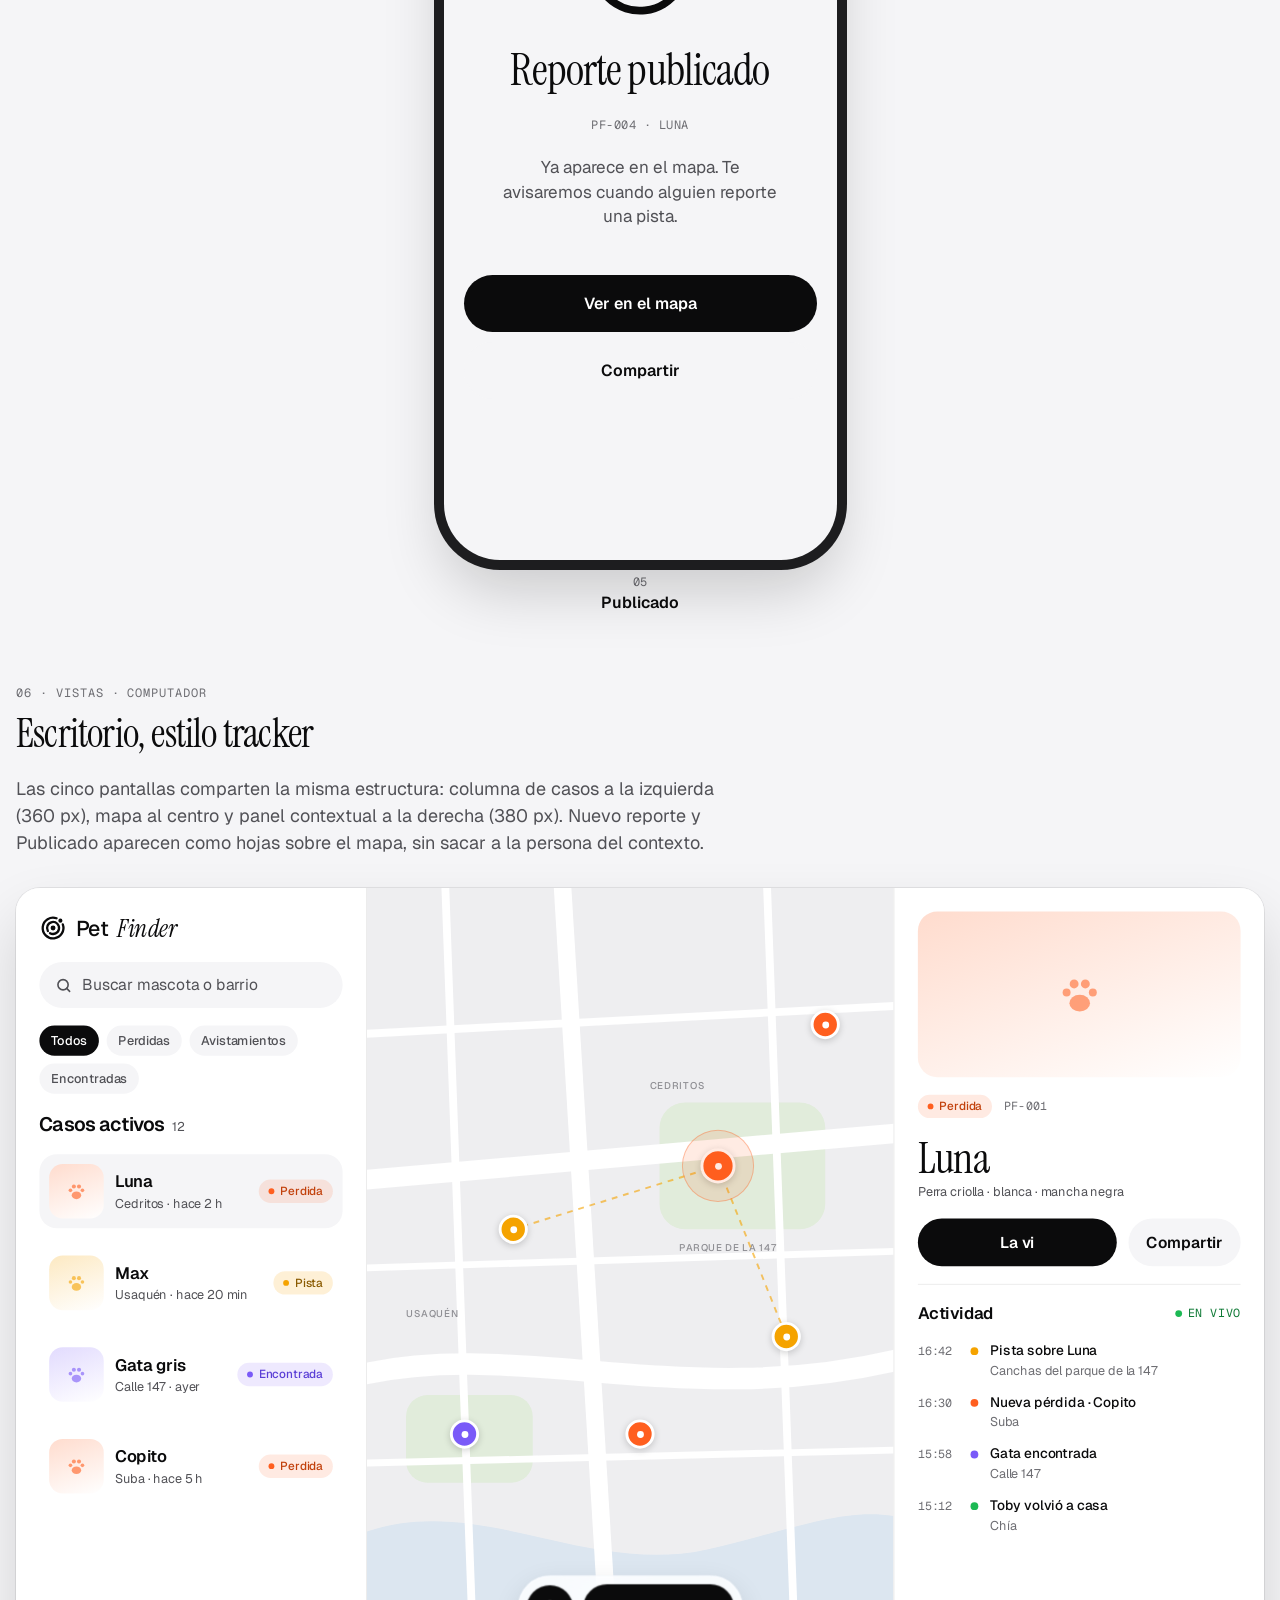
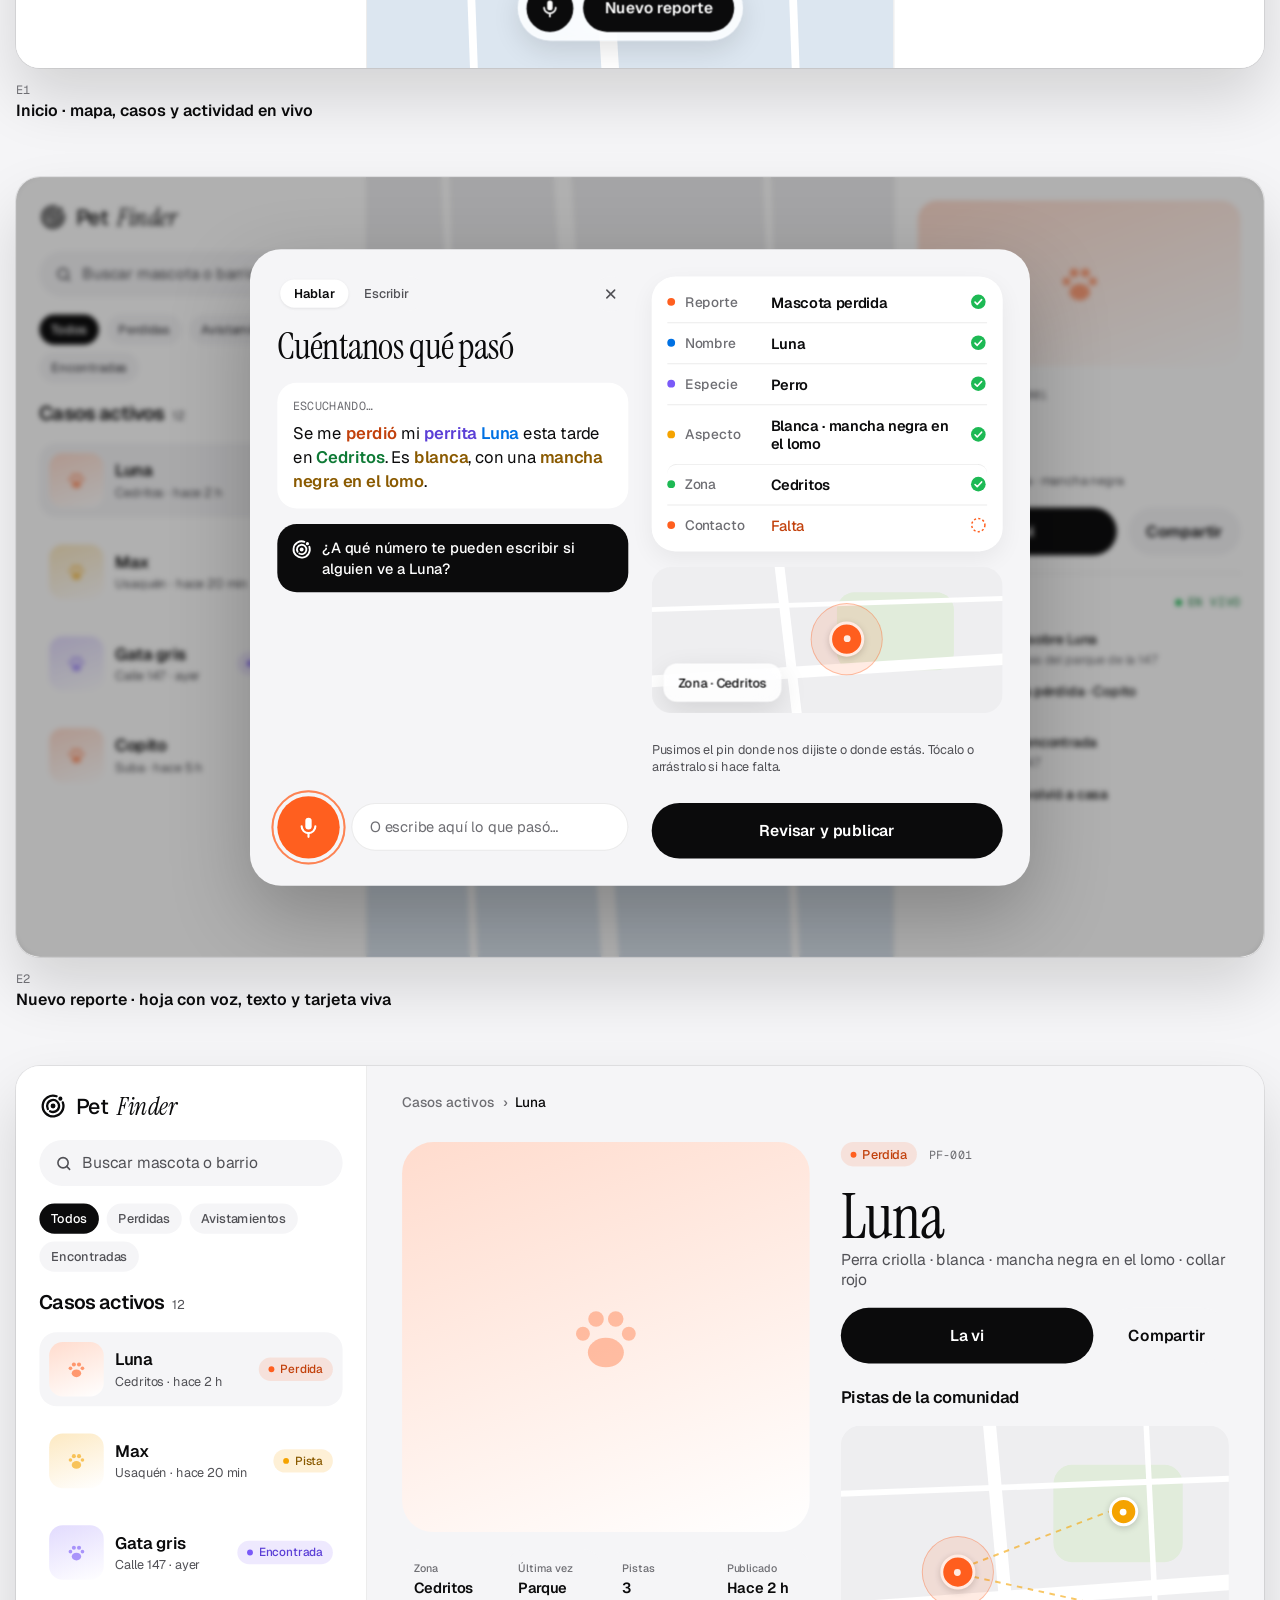
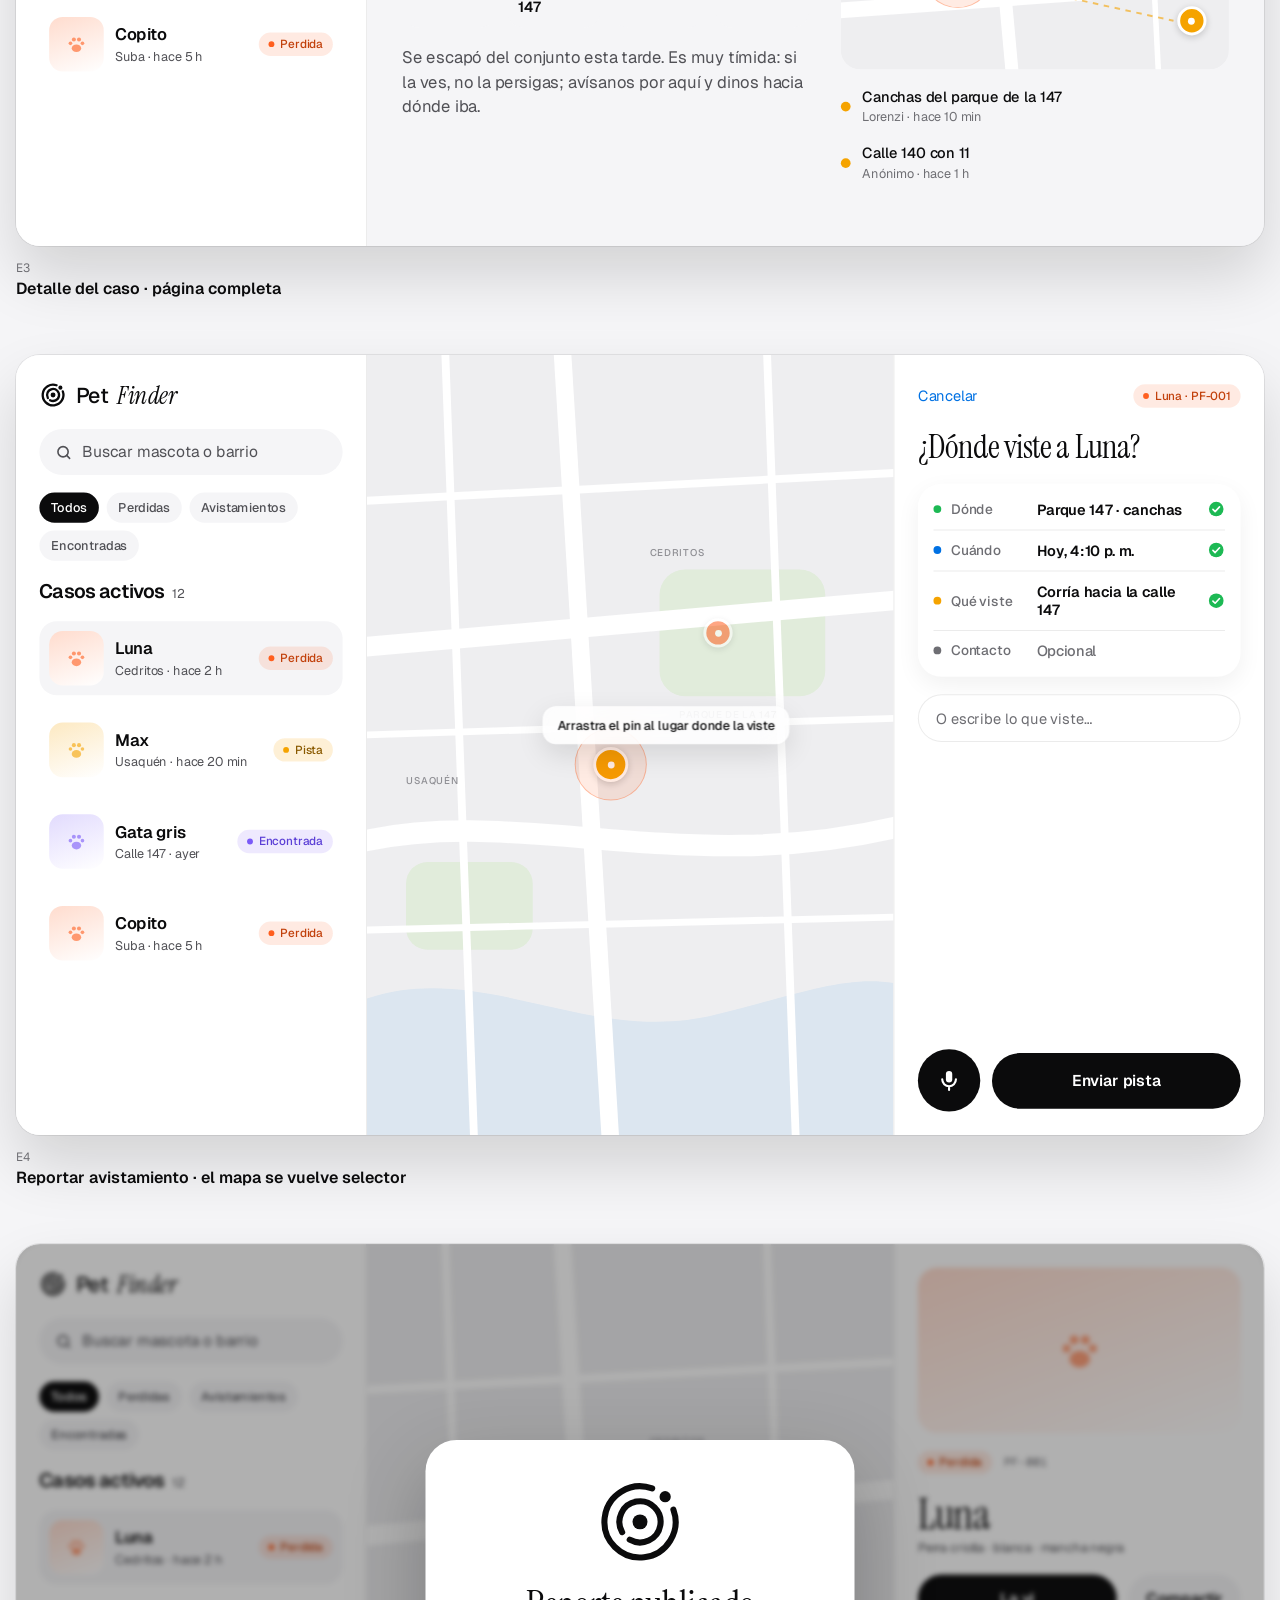
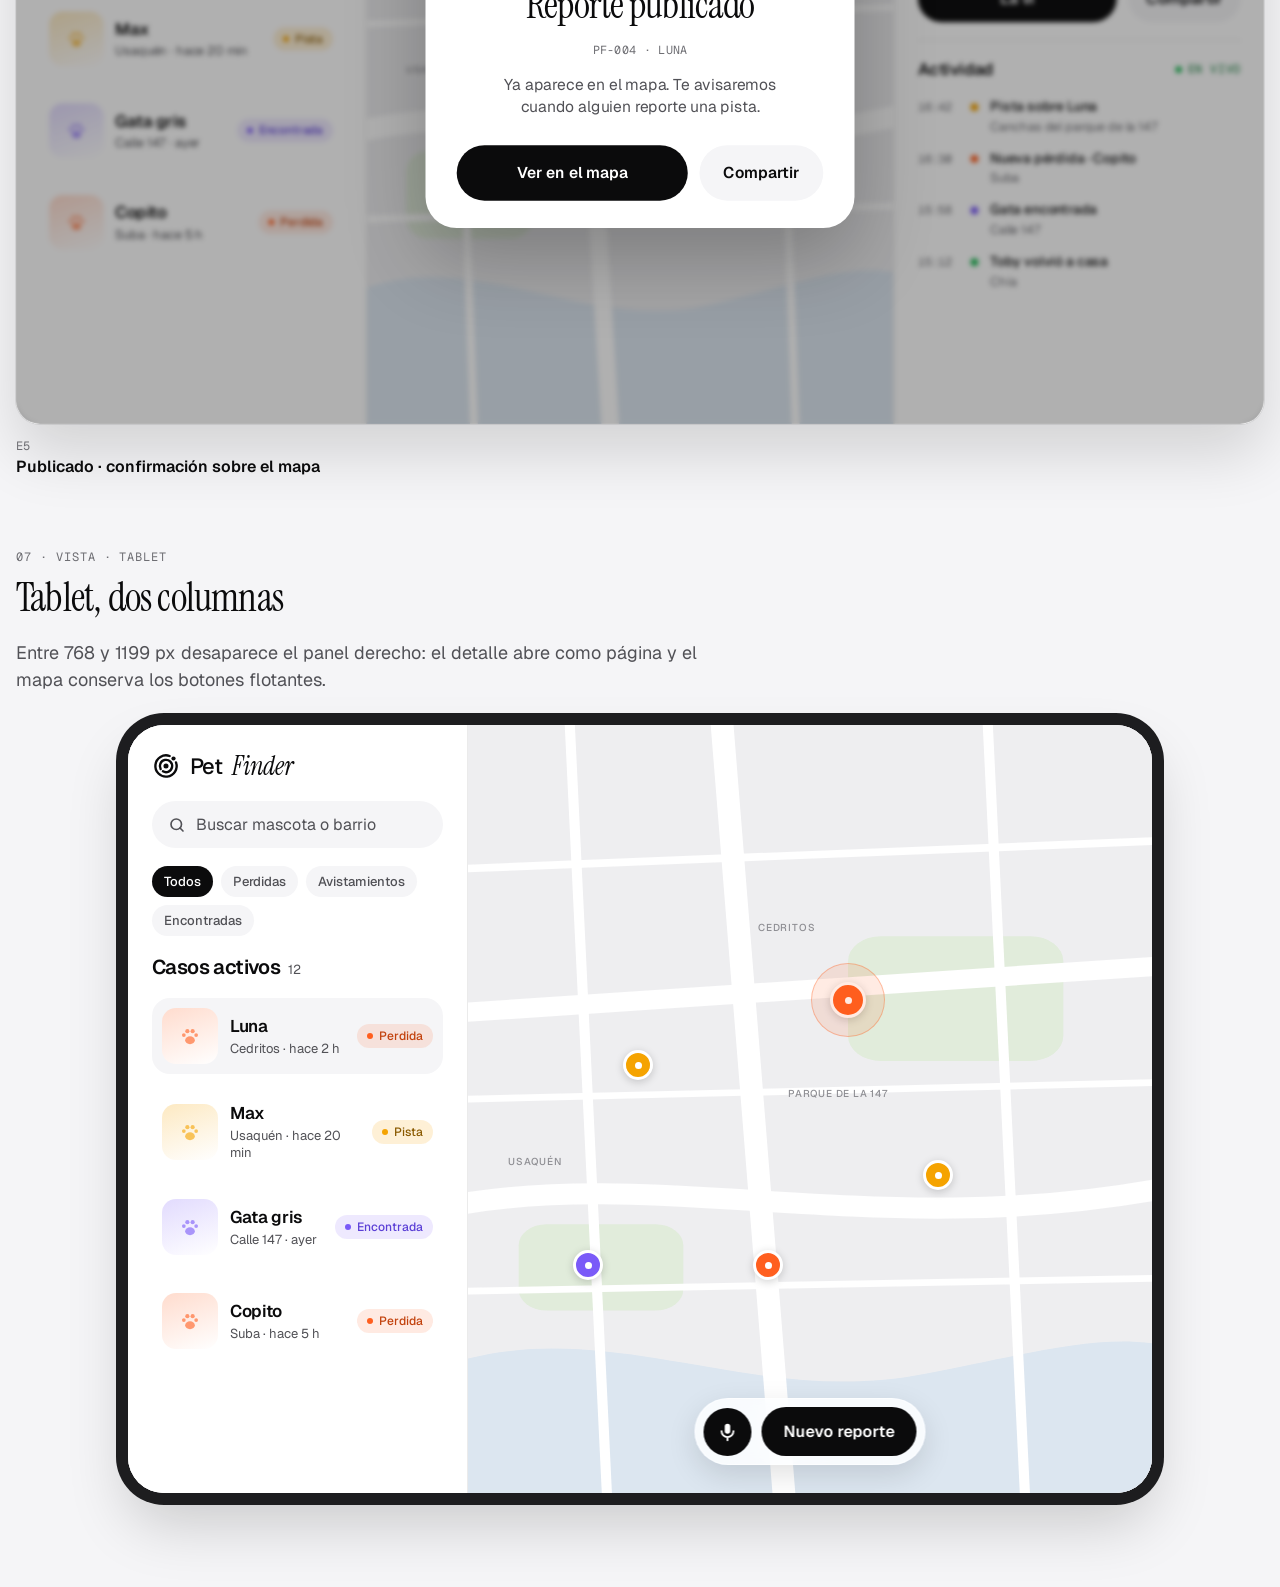
==== commit 0ea8690f: "La tengo yo: asociar un hallazgo al caso perdido, posibles coincidencias y pin automático" ====
--- a/docs/diseno/vistas.html
+++ b/docs/diseno/vistas.html
@@ -427,6 +427,7 @@
               <div class="pista"><i></i><div><b>Calle 140 con 11</b><span>Anónimo · hace 1 h</span></div></div>
             </div>
             <div class="fila"><button class="btn btn-primario" type="button" style="flex:1">La vi</button><button class="btn btn-secundario" type="button">Compartir</button></div>
+            <button class="btn btn-secundario" type="button">La tengo yo</button>
             <button class="btn btn-texto" type="button" style="align-self:center">Ya apareció</button>
           </div>
         </div>
@@ -526,6 +527,7 @@
                   <div class="campo"><i class="pt" style="background:var(--estado-perdida)"></i><span class="k">Contacto</span><span class="v falta">Falta</span><svg width="18" height="18" viewBox="0 0 24 24" fill="none"><circle cx="12" cy="12" r="9" stroke="var(--estado-perdida)" stroke-width="2" stroke-dasharray="3 3"/></svg></div>
                 </div>
                 <div class="mapa-mini" style="height:150px"><svg viewBox="0 0 360 150" preserveAspectRatio="none"><rect width="360" height="150" fill="var(--mapa-fondo)"/><rect x="190" y="26" width="120" height="80" rx="18" fill="var(--mapa-parque)"/><g stroke="var(--mapa-via)"><path d="M-10 118 L370 94" stroke-width="12"/><path d="M130 -10 L150 160" stroke-width="10"/><path d="M-10 44 L370 32" stroke-width="5"/></g></svg><span class="pin perdida sel" style="left:200px;top:74px"></span><span class="globo vidrio" style="left:12px;bottom:12px">Zona · Cedritos</span></div>
+                <p class="meta">Pusimos el pin donde nos dijiste o donde estás. Tócalo o arrástralo si hace falta.</p>
                 <button class="btn btn-primario" type="button">Revisar y publicar</button>
               </div>
             </div>
